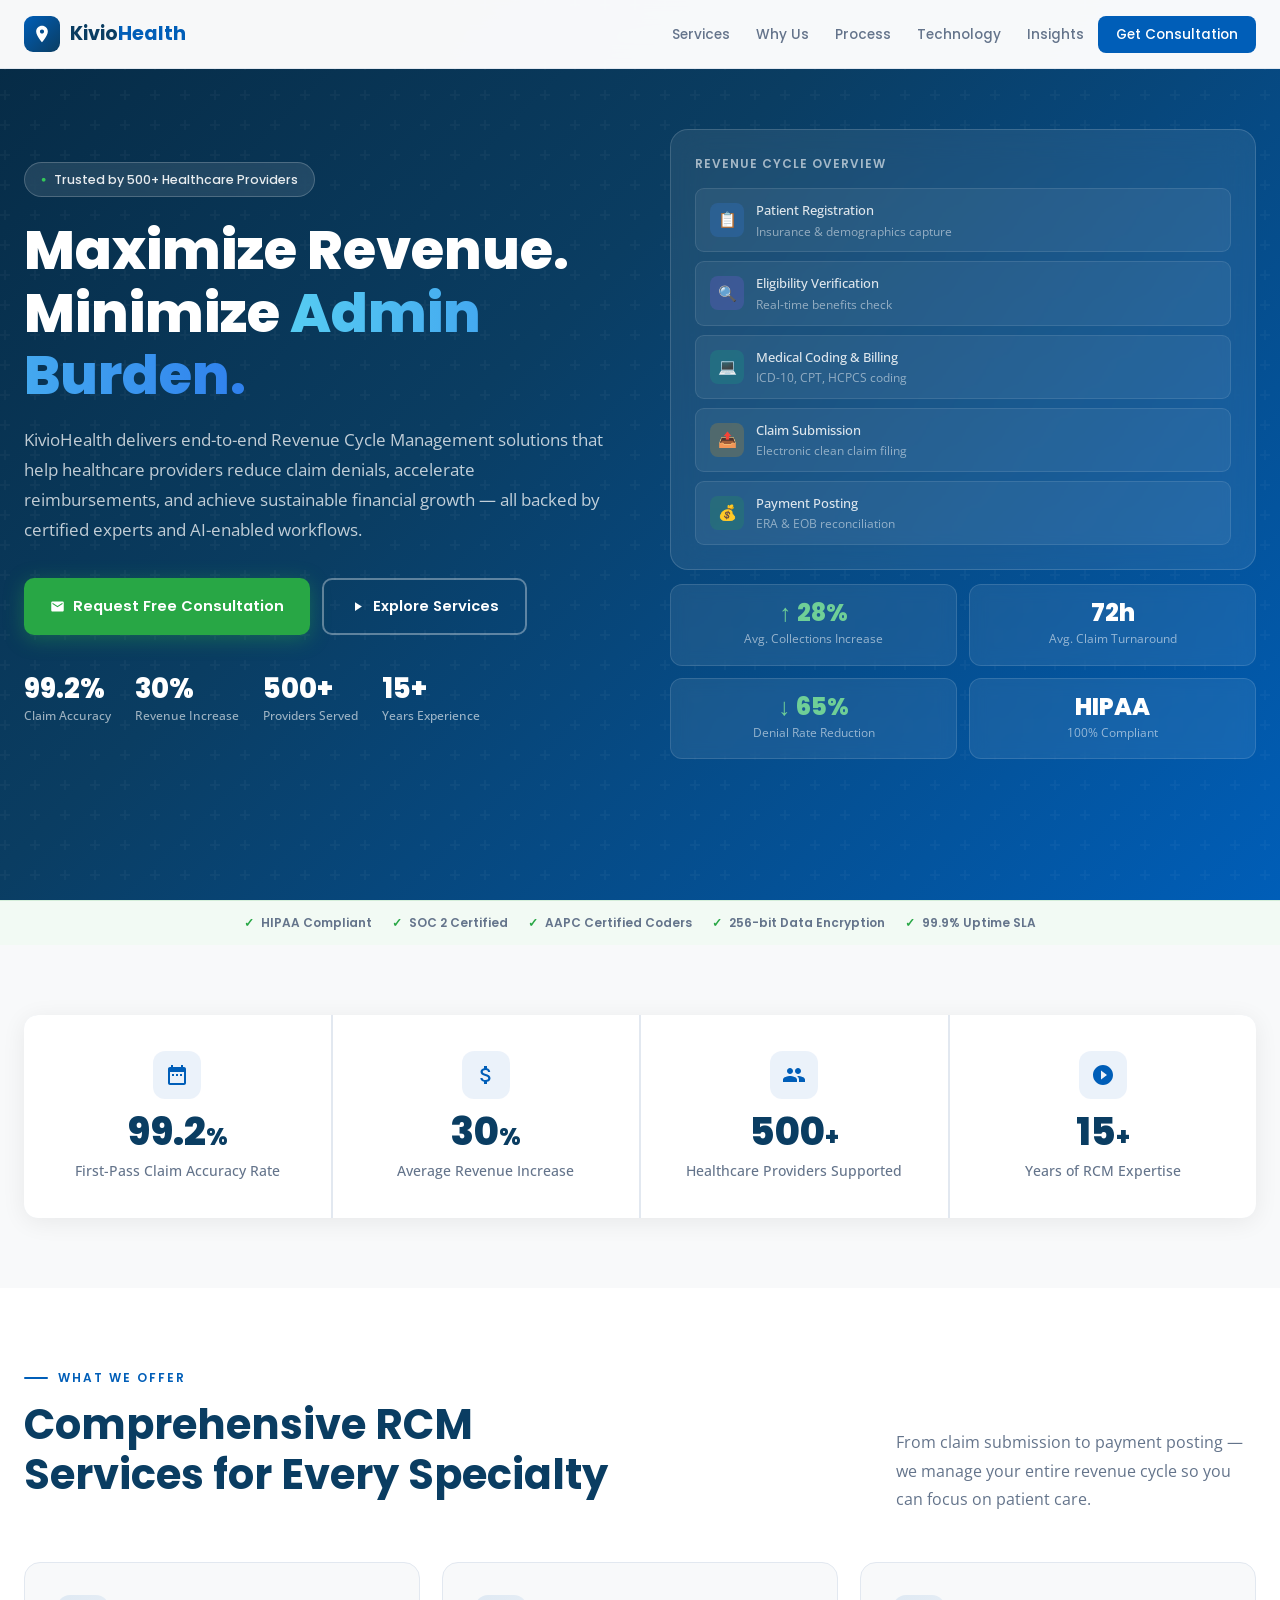
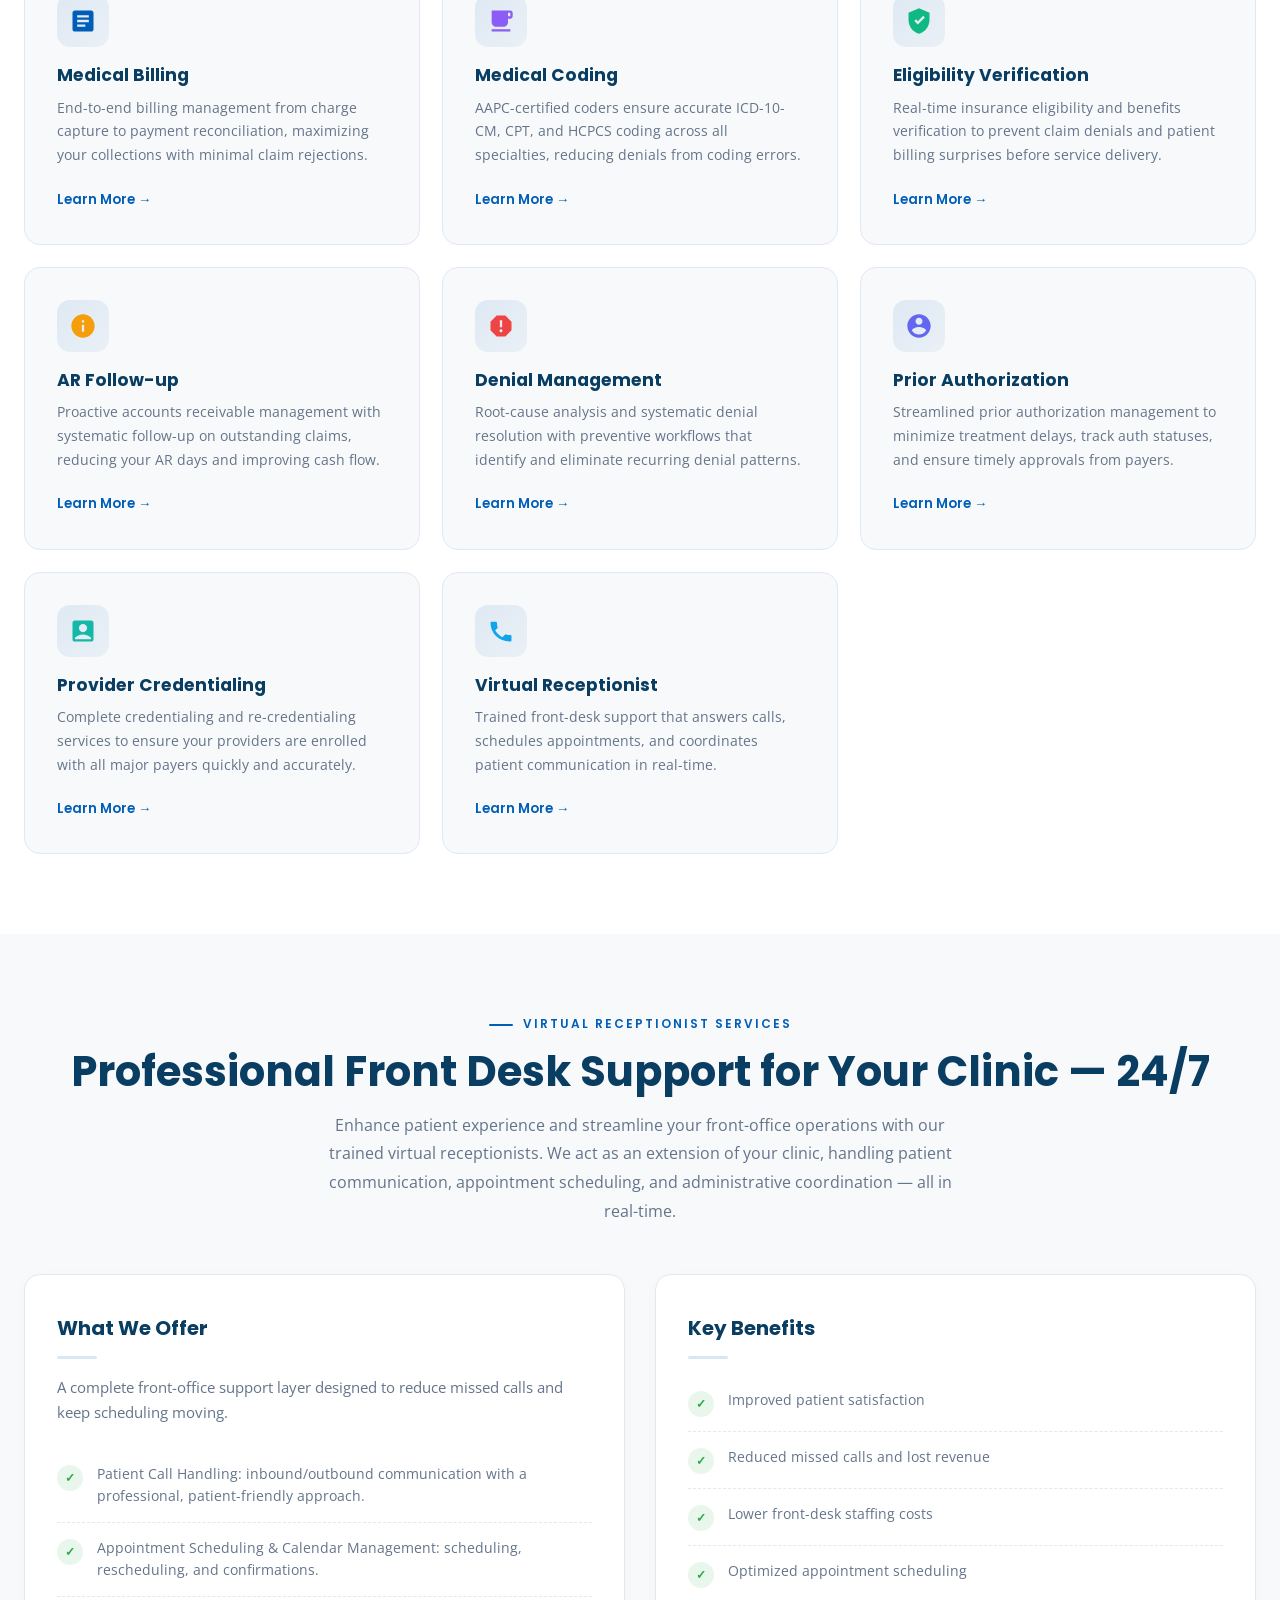
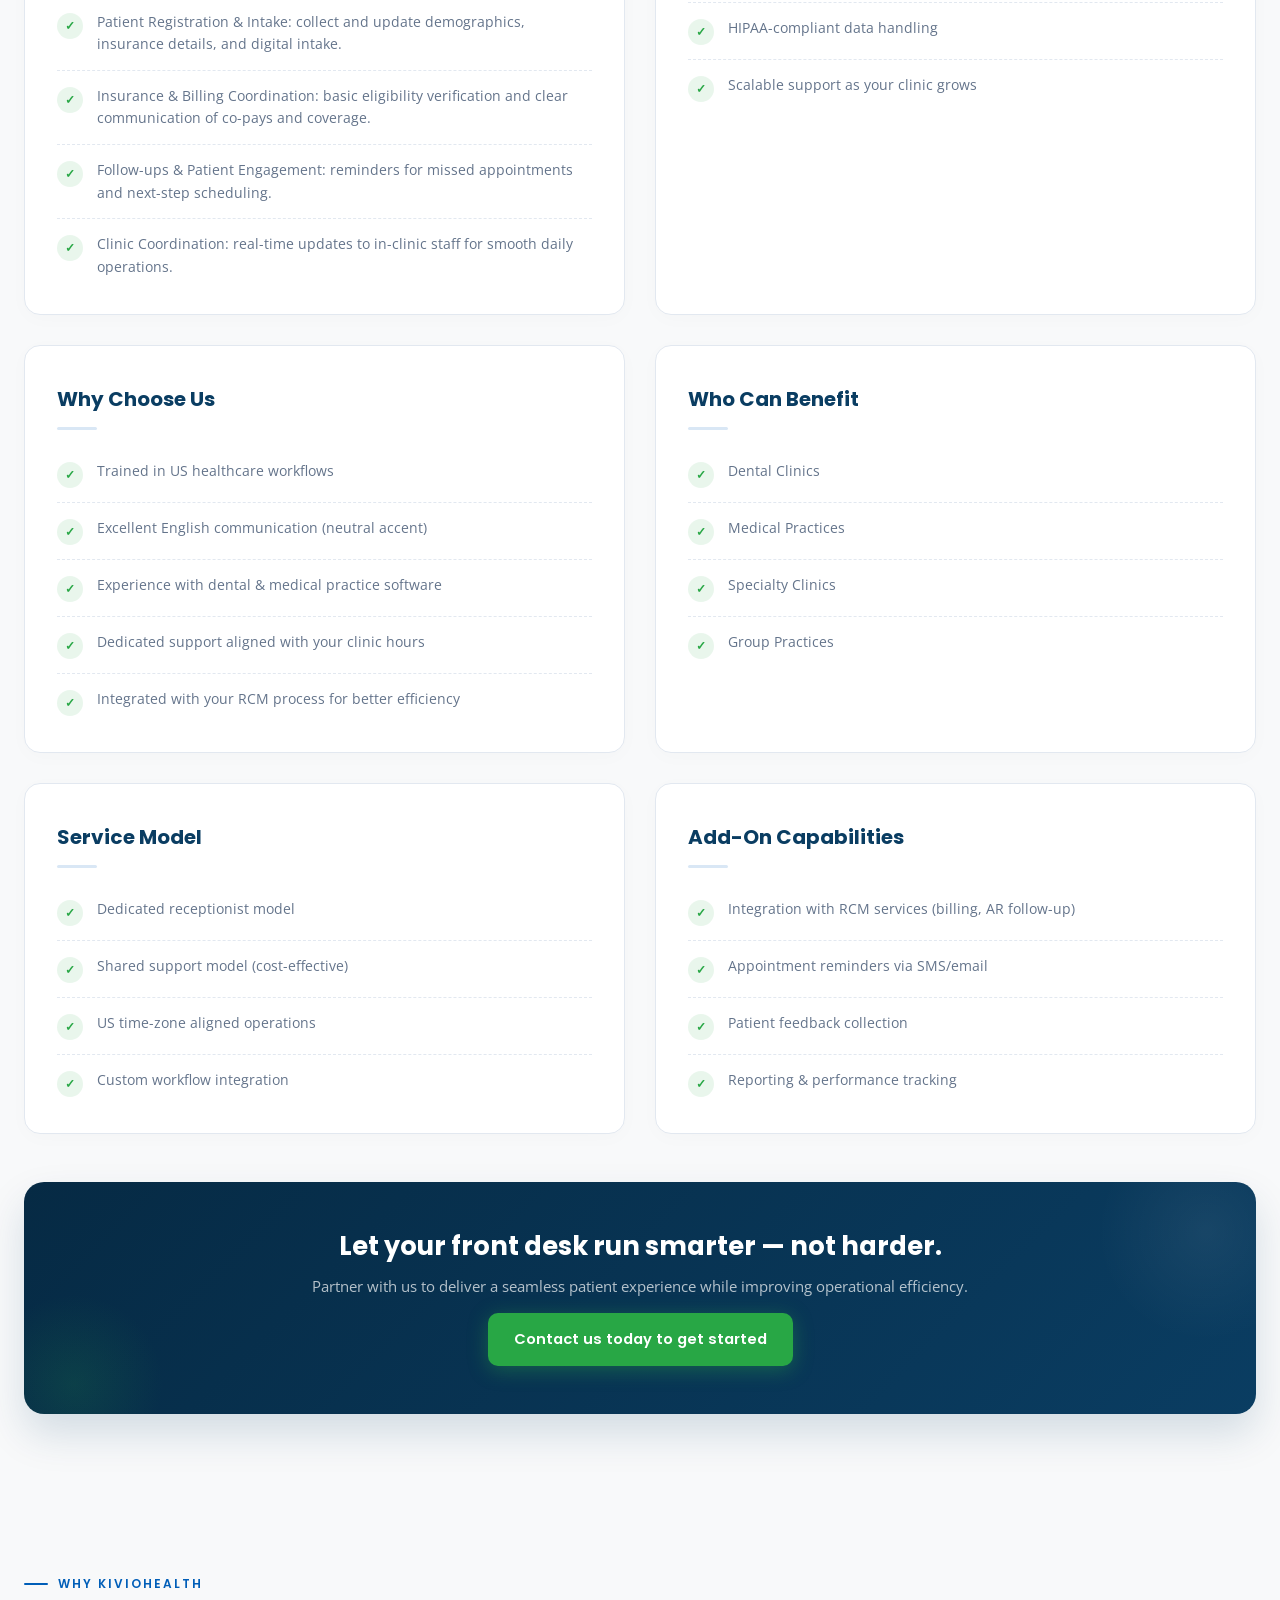
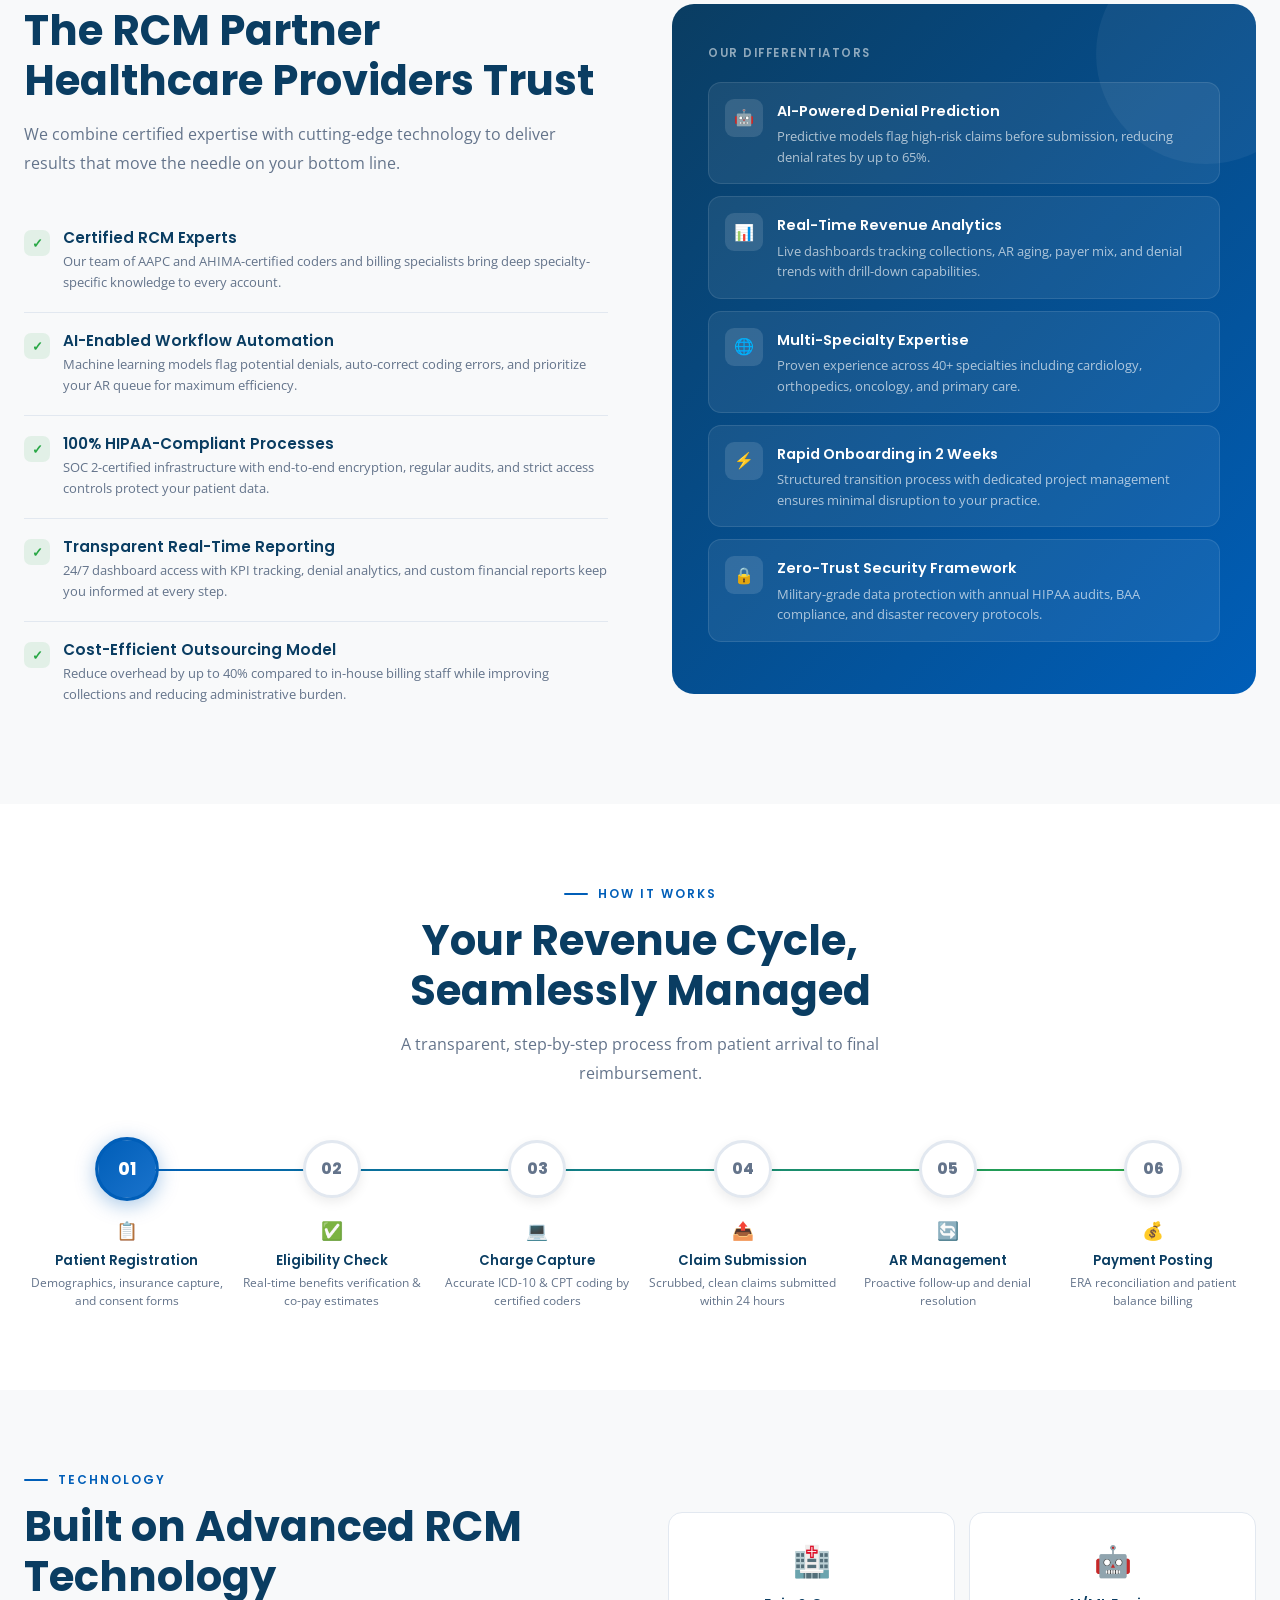
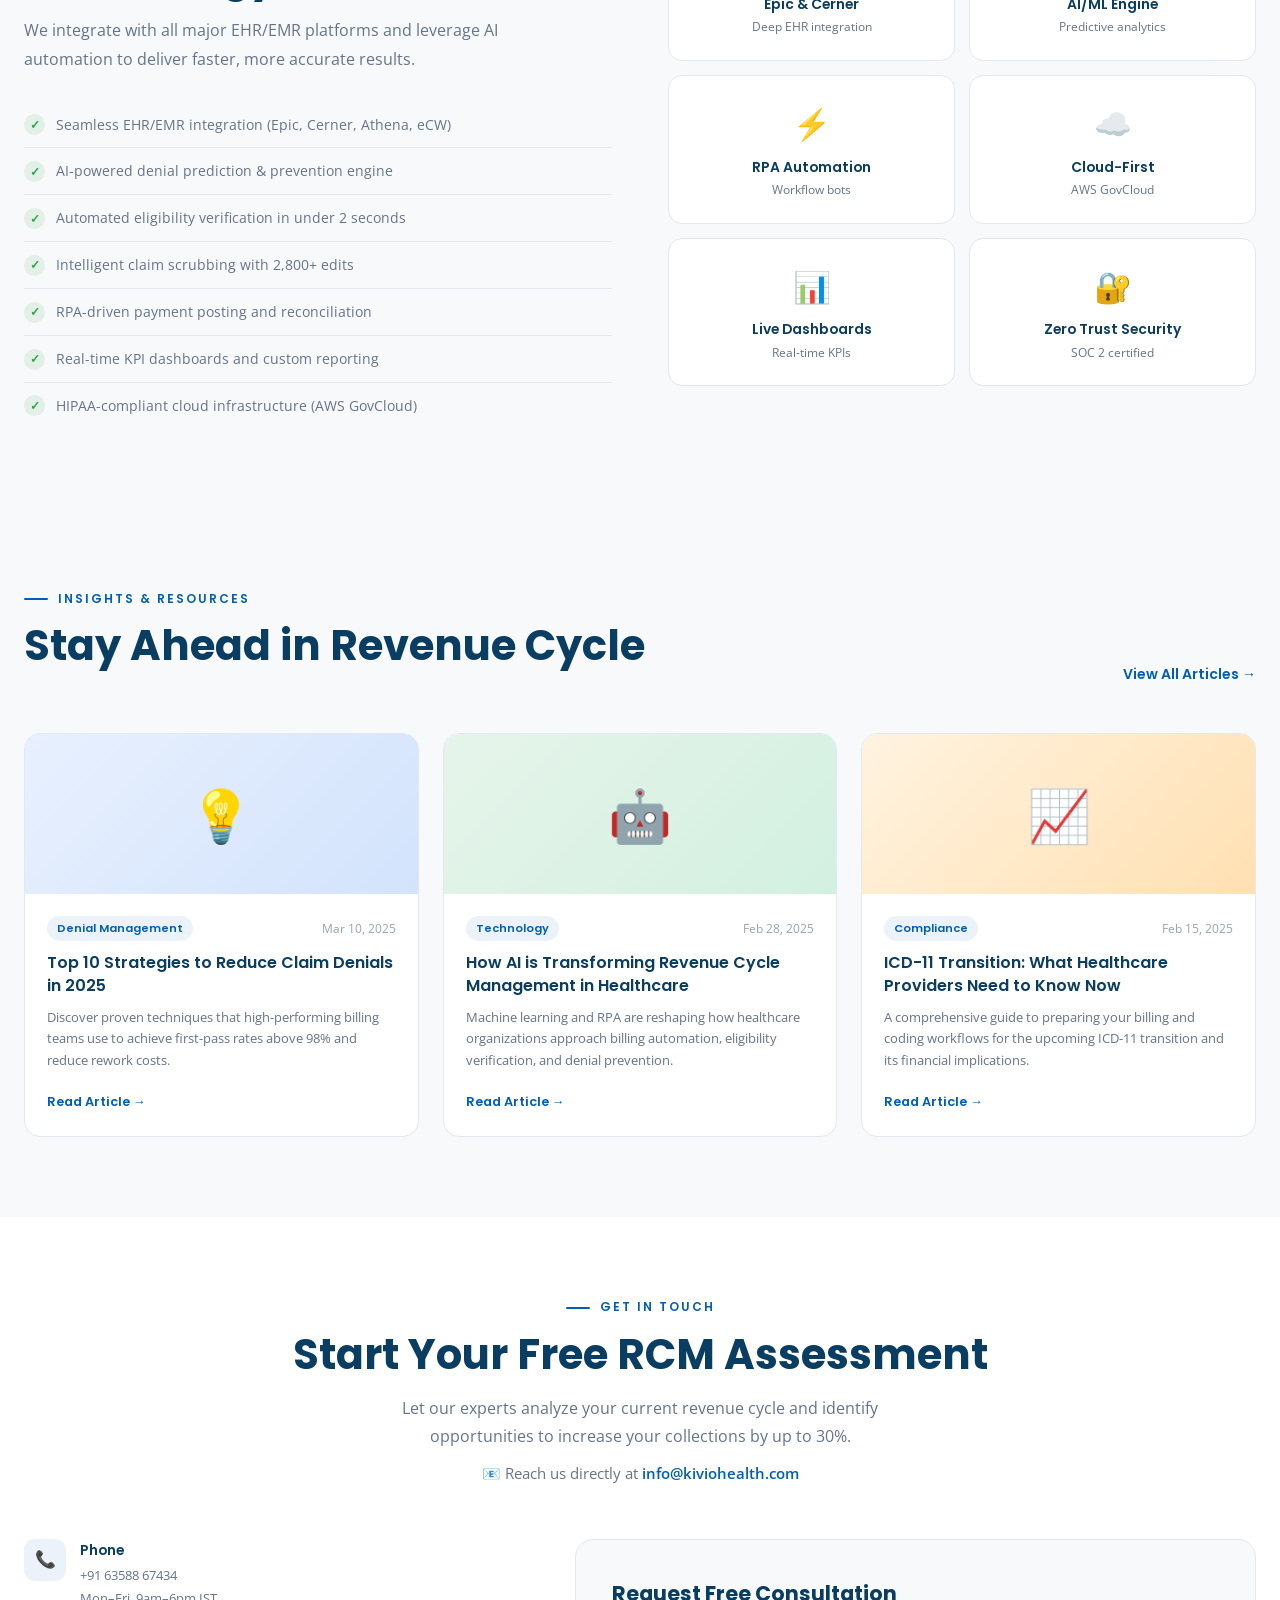
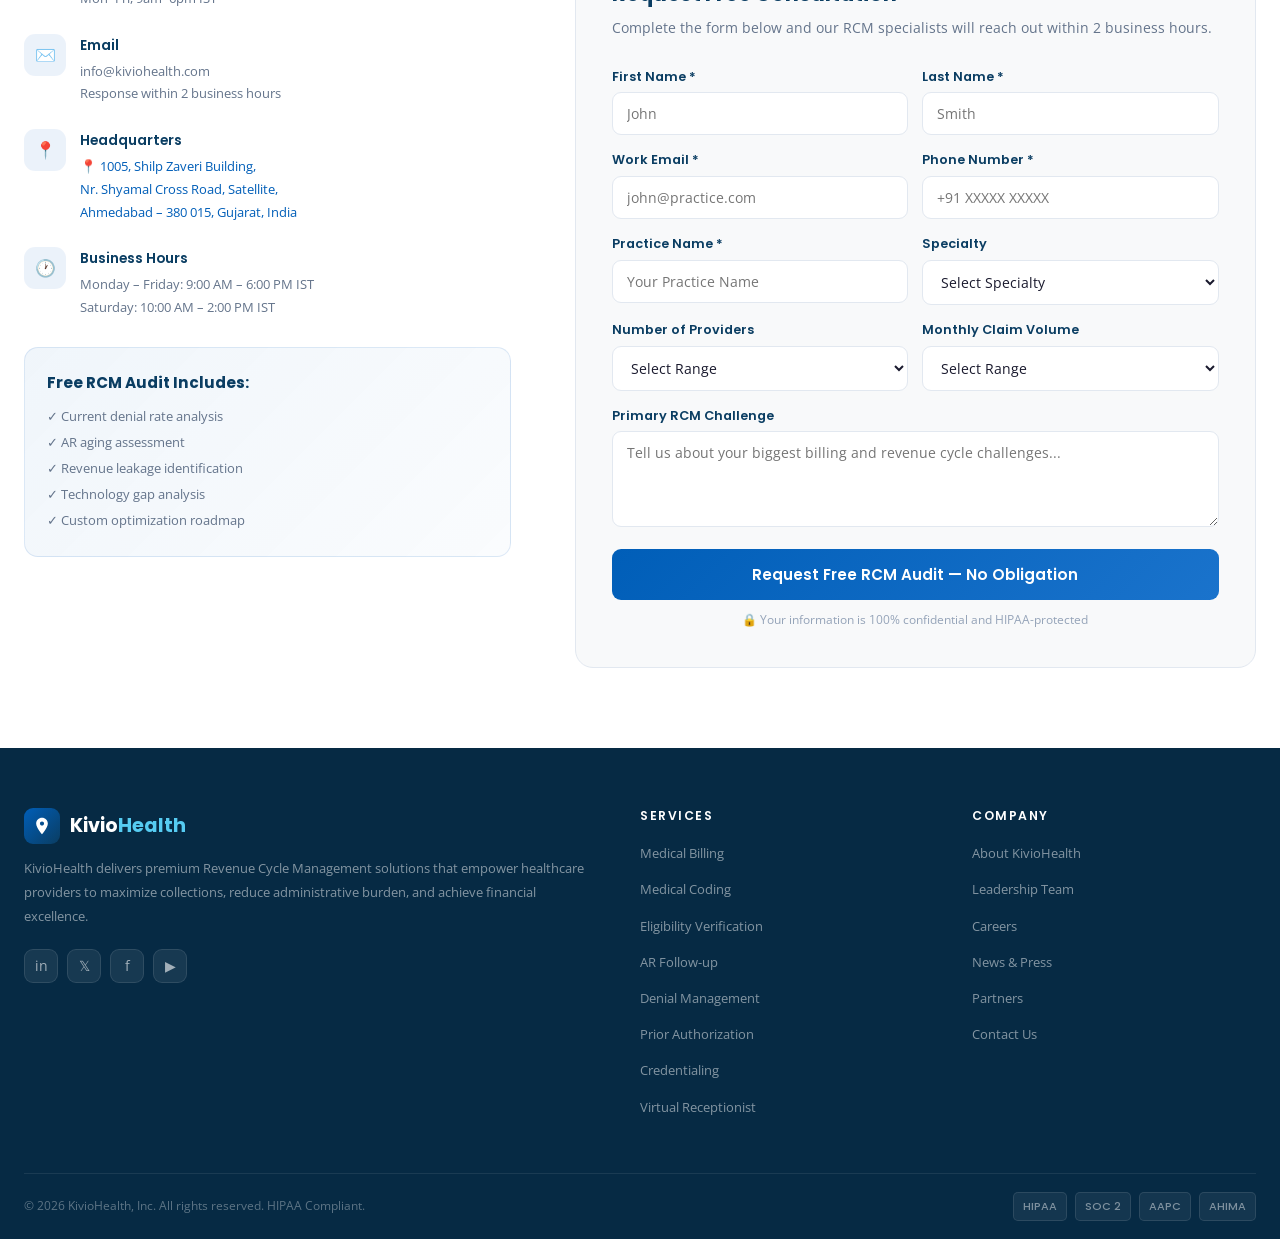
==== kiviohealth (2).html @ cf11669d "Set FormSubmit redirect to live Netlify URL Made-with: Cursor" ====
<!DOCTYPE html>
<html lang="en">
<head>
<meta charset="UTF-8">
<meta name="viewport" content="width=device-width, initial-scale=1.0">
<title>KivioHealth — Revenue Cycle Management</title>
<link href="https://fonts.googleapis.com/css2?family=Poppins:wght@300;400;500;600;700;800&family=Open+Sans:wght@300;400;500;600&display=swap" rel="stylesheet">
<link rel="stylesheet" href="styles.css">


</head>
<body>


<nav class="navbar" id="navbar">
  <div class="nav-inner">
    <a href="#hero" class="nav-logo">
      <div class="nav-logo-icon">
        <svg viewBox="0 0 24 24"><path d="M12 2C8.13 2 5 5.13 5 9c0 5.25 7 13 7 13s7-7.75 7-13c0-3.87-3.13-7-7-7zm0 9.5c-1.38 0-2.5-1.12-2.5-2.5s1.12-2.5 2.5-2.5 2.5 1.12 2.5 2.5-1.12 2.5-2.5 2.5z"/></svg>
      </div>
      <span class="nav-logo-text">Kivio<span>Health</span></span>
    </a>
    <ul class="nav-links">
      <li><a href="#services">Services</a></li>
      <li><a href="#why">Why Us</a></li>
      <li><a href="#process">Process</a></li>
      <li><a href="#technology">Technology</a></li>
      <li><a href="#insights">Insights</a></li>
      <li><a href="#contact" class="nav-cta">Get Consultation</a></li>
    </ul>
    <button class="hamburger" id="hamburger" aria-label="Open menu"><span></span><span></span><span></span></button>
  </div>
</nav>

<!-- MOBILE NAV DRAWER -->
<div class="mobile-nav" id="mobileNav">
  <a href="#services" onclick="closeMobileNav()">Services</a>
  <a href="#why" onclick="closeMobileNav()">Why Us</a>
  <a href="#process" onclick="closeMobileNav()">Process</a>
  <a href="#technology" onclick="closeMobileNav()">Technology</a>
  <a href="#insights" onclick="closeMobileNav()">Insights</a>
  <a href="#contact" class="mob-cta" onclick="closeMobileNav()">Get Free Consultation</a>
</div>

<!-- HERO -->
<section class="hero" id="hero">
  <div class="hero-inner">
    <div class="hero-content">
      <div class="hero-badge">Trusted by 500+ Healthcare Providers</div>
      <h1>Maximize Revenue.<br>Minimize <span class="highlight">Admin Burden.</span></h1>
      <p class="hero-desc">KivioHealth delivers end-to-end Revenue Cycle Management solutions that help healthcare providers reduce claim denials, accelerate reimbursements, and achieve sustainable financial growth — all backed by certified experts and AI-enabled workflows.</p>
      <div class="hero-btns">
        <a href="#contact" class="btn-primary">
          <svg width="15" height="15" fill="white" viewBox="0 0 24 24"><path d="M20 4H4c-1.1 0-2 .9-2 2v12c0 1.1.9 2 2 2h16c1.1 0 2-.9 2-2V6c0-1.1-.9-2-2-2zm0 4l-8 5-8-5V6l8 5 8-5v2z"/></svg>
          Request Free Consultation
        </a>
        <a href="#services" class="btn-outline">
          <svg width="15" height="15" fill="white" viewBox="0 0 24 24"><path d="M8 5v14l11-7z"/></svg>
          Explore Services
        </a>
      </div>
      <div class="hero-stats">
        <div class="hero-stat"><div class="hero-stat-num">99.2%</div><div class="hero-stat-label">Claim Accuracy</div></div>
        <div class="hero-stat"><div class="hero-stat-num">30%</div><div class="hero-stat-label">Revenue Increase</div></div>
        <div class="hero-stat"><div class="hero-stat-num">500+</div><div class="hero-stat-label">Providers Served</div></div>
        <div class="hero-stat"><div class="hero-stat-num">15+</div><div class="hero-stat-label">Years Experience</div></div>
      </div>
    </div>
    <div class="hero-visual">
      <div class="hero-card">
        <div class="hero-card-title">Revenue Cycle Overview</div>
        <div class="rcm-steps">
          <div class="rcm-step"><div class="rcm-step-icon" style="background:rgba(59,130,246,.2)">📋</div><div><div class="rcm-step-text">Patient Registration</div><div class="rcm-step-sub">Insurance & demographics capture</div></div></div>
          <div class="rcm-step"><div class="rcm-step-icon" style="background:rgba(139,92,246,.2)">🔍</div><div><div class="rcm-step-text">Eligibility Verification</div><div class="rcm-step-sub">Real-time benefits check</div></div></div>
          <div class="rcm-step"><div class="rcm-step-icon" style="background:rgba(16,185,129,.2)">💻</div><div><div class="rcm-step-text">Medical Coding & Billing</div><div class="rcm-step-sub">ICD-10, CPT, HCPCS coding</div></div></div>
          <div class="rcm-step"><div class="rcm-step-icon" style="background:rgba(245,158,11,.2)">📤</div><div><div class="rcm-step-text">Claim Submission</div><div class="rcm-step-sub">Electronic clean claim filing</div></div></div>
          <div class="rcm-step"><div class="rcm-step-icon" style="background:rgba(40,167,69,.2)">💰</div><div><div class="rcm-step-text">Payment Posting</div><div class="rcm-step-sub">ERA & EOB reconciliation</div></div></div>
        </div>
      </div>
      <div class="hero-metric-cards">
        <div class="hero-metric"><div class="hero-metric-val green">↑ 28%</div><div class="hero-metric-label">Avg. Collections Increase</div></div>
        <div class="hero-metric"><div class="hero-metric-val">72h</div><div class="hero-metric-label">Avg. Claim Turnaround</div></div>
        <div class="hero-metric"><div class="hero-metric-val green">↓ 65%</div><div class="hero-metric-label">Denial Rate Reduction</div></div>
        <div class="hero-metric"><div class="hero-metric-val">HIPAA</div><div class="hero-metric-label">100% Compliant</div></div>
      </div>
    </div>
  </div>
</section>

<!-- HIPAA BANNER -->
<div class="hipaa-banner">
  <div class="hipaa-inner">
    <div class="hipaa-badge"><span>✓</span> HIPAA Compliant</div>
    <div class="hipaa-badge"><span>✓</span> SOC 2 Certified</div>
    <div class="hipaa-badge"><span>✓</span> AAPC Certified Coders</div>
    <div class="hipaa-badge"><span>✓</span> 256-bit Data Encryption</div>
    <div class="hipaa-badge"><span>✓</span> 99.9% Uptime SLA</div>
  </div>
</div>

<!-- TRUST STATS -->
<section class="trust-section">
  <div class="container">
    <div class="trust-grid reveal">
      <div class="trust-item"><div class="trust-icon"><svg width="24" height="24" fill="currentColor" viewBox="0 0 24 24"><path d="M9 11H7v2h2v-2zm4 0h-2v2h2v-2zm4 0h-2v2h2v-2zm2-7h-1V2h-2v2H8V2H6v2H5c-1.11 0-1.99.9-1.99 2L3 20c0 1.1.89 2 2 2h14c1.1 0 2-.9 2-2V6c0-1.1-.9-2-2-2zm0 16H5V9h14v11z"/></svg></div><div class="trust-num">99.2<span>%</span></div><div class="trust-label">First-Pass Claim Accuracy Rate</div></div>
      <div class="trust-item"><div class="trust-icon"><svg width="24" height="24" fill="currentColor" viewBox="0 0 24 24"><path d="M11.8 10.9c-2.27-.59-3-1.2-3-2.15 0-1.09 1.01-1.85 2.7-1.85 1.78 0 2.44.85 2.5 2.1h2.21c-.07-1.72-1.12-3.3-3.21-3.81V3h-3v2.16c-1.94.42-3.5 1.68-3.5 3.61 0 2.31 1.91 3.46 4.7 4.13 2.5.6 3 1.48 3 2.41 0 .69-.49 1.79-2.7 1.79-2.06 0-2.87-.92-2.98-2.1h-2.2c.12 2.19 1.76 3.42 3.68 3.83V21h3v-2.15c1.95-.37 3.5-1.5 3.5-3.55 0-2.84-2.43-3.81-4.7-4.4z"/></svg></div><div class="trust-num">30<span>%</span></div><div class="trust-label">Average Revenue Increase</div></div>
      <div class="trust-item"><div class="trust-icon"><svg width="24" height="24" fill="currentColor" viewBox="0 0 24 24"><path d="M16 11c1.66 0 2.99-1.34 2.99-3S17.66 5 16 5c-1.66 0-3 1.34-3 3s1.34 3 3 3zm-8 0c1.66 0 2.99-1.34 2.99-3S9.66 5 8 5C6.34 5 5 6.34 5 8s1.34 3 3 3zm0 2c-2.33 0-7 1.17-7 3.5V19h14v-2.5c0-2.33-4.67-3.5-7-3.5zm8 0c-.29 0-.62.02-.97.05 1.16.84 1.97 1.97 1.97 3.45V19h6v-2.5c0-2.33-4.67-3.5-7-3.5z"/></svg></div><div class="trust-num">500<span>+</span></div><div class="trust-label">Healthcare Providers Supported</div></div>
      <div class="trust-item"><div class="trust-icon"><svg width="24" height="24" fill="currentColor" viewBox="0 0 24 24"><path d="M12 2C6.48 2 2 6.48 2 12s4.48 10 10 10 10-4.48 10-10S17.52 2 12 2zm-2 14.5v-9l6 4.5-6 4.5z"/></svg></div><div class="trust-num">15<span>+</span></div><div class="trust-label">Years of RCM Expertise</div></div>
    </div>
  </div>
</section>

<!-- SERVICES -->
<section class="services-section" id="services">
  <div class="container">
    <div class="services-header">
      <div>
        <div class="section-label">What We Offer</div>
        <h2 class="section-title reveal">Comprehensive RCM<br>Services for Every Specialty</h2>
      </div>
      <p class="section-subtitle reveal" style="max-width:360px">From claim submission to payment posting — we manage your entire revenue cycle so you can focus on patient care.</p>
    </div>
    <div class="services-grid">
      <div class="service-card reveal"><div class="service-card-icon"><svg width="28" height="28" fill="#005EB8" viewBox="0 0 24 24"><path d="M19 3H5c-1.1 0-2 .9-2 2v14c0 1.1.9 2 2 2h14c1.1 0 2-.9 2-2V5c0-1.1-.9-2-2-2zm-5 14H7v-2h7v2zm3-4H7v-2h10v2zm0-4H7V7h10v2z"/></svg></div><h3>Medical Billing</h3><p>End-to-end billing management from charge capture to payment reconciliation, maximizing your collections with minimal claim rejections.</p><a href="#contact" class="service-link">Learn More →</a></div>
      <div class="service-card reveal"><div class="service-card-icon"><svg width="28" height="28" fill="#8b5cf6" viewBox="0 0 24 24"><path d="M20 3H4v10c0 2.21 1.79 4 4 4h6c2.21 0 4-1.79 4-4v-3h2c1.11 0 2-.89 2-2V5c0-1.11-.89-2-2-2zm0 5h-2V5h2v3zM4 19h16v2H4z"/></svg></div><h3>Medical Coding</h3><p>AAPC-certified coders ensure accurate ICD-10-CM, CPT, and HCPCS coding across all specialties, reducing denials from coding errors.</p><a href="#contact" class="service-link">Learn More →</a></div>
      <div class="service-card reveal"><div class="service-card-icon"><svg width="28" height="28" fill="#10b981" viewBox="0 0 24 24"><path d="M12 1L3 5v6c0 5.55 3.84 10.74 9 12 5.16-1.26 9-6.45 9-12V5l-9-4zm-1 14l-3-3 1.41-1.41L11 12.17l4.59-4.58L17 9l-6 6z"/></svg></div><h3>Eligibility Verification</h3><p>Real-time insurance eligibility and benefits verification to prevent claim denials and patient billing surprises before service delivery.</p><a href="#contact" class="service-link">Learn More →</a></div>
      <div class="service-card reveal"><div class="service-card-icon"><svg width="28" height="28" fill="#f59e0b" viewBox="0 0 24 24"><path d="M12 2C6.48 2 2 6.48 2 12s4.48 10 10 10 10-4.48 10-10S17.52 2 12 2zm1 15h-2v-6h2v6zm0-8h-2V7h2v2z"/></svg></div><h3>AR Follow-up</h3><p>Proactive accounts receivable management with systematic follow-up on outstanding claims, reducing your AR days and improving cash flow.</p><a href="#contact" class="service-link">Learn More →</a></div>
      <div class="service-card reveal"><div class="service-card-icon"><svg width="28" height="28" fill="#ef4444" viewBox="0 0 24 24"><path d="M15.73 3H8.27L3 8.27v7.46L8.27 21h7.46L21 15.73V8.27L15.73 3zM12 17.3c-.72 0-1.3-.58-1.3-1.3s.58-1.3 1.3-1.3 1.3.58 1.3 1.3-.58 1.3-1.3 1.3zm1-4.3h-2V7h2v6z"/></svg></div><h3>Denial Management</h3><p>Root-cause analysis and systematic denial resolution with preventive workflows that identify and eliminate recurring denial patterns.</p><a href="#contact" class="service-link">Learn More →</a></div>
      <div class="service-card reveal"><div class="service-card-icon"><svg width="28" height="28" fill="#6366f1" viewBox="0 0 24 24"><path d="M12 2C6.48 2 2 6.48 2 12s4.48 10 10 10 10-4.48 10-10S17.52 2 12 2zm0 3c1.66 0 3 1.34 3 3s-1.34 3-3 3-3-1.34-3-3 1.34-3 3-3zm0 14.2c-2.5 0-4.71-1.28-6-3.22.03-1.99 4-3.08 6-3.08 1.99 0 5.97 1.09 6 3.08-1.29 1.94-3.5 3.22-6 3.22z"/></svg></div><h3>Prior Authorization</h3><p>Streamlined prior authorization management to minimize treatment delays, track auth statuses, and ensure timely approvals from payers.</p><a href="#contact" class="service-link">Learn More →</a></div>
      <div class="service-card reveal"><div class="service-card-icon"><svg width="28" height="28" fill="#14b8a6" viewBox="0 0 24 24"><path d="M19 3H5c-1.1 0-2 .9-2 2v14c0 1.1.9 2 2 2h14c1.1 0 2-.9 2-2V5c0-1.1-.9-2-2-2zm-7 3c1.93 0 3.5 1.57 3.5 3.5S13.93 13 12 13s-3.5-1.57-3.5-3.5S10.07 6 12 6zm7 13H5v-.23c0-.62.28-1.2.76-1.58C7.47 15.82 9.64 15 12 15s4.53.82 6.24 2.19c.48.38.76.97.76 1.58V19z"/></svg></div><h3>Provider Credentialing</h3><p>Complete credentialing and re-credentialing services to ensure your providers are enrolled with all major payers quickly and accurately.</p><a href="#contact" class="service-link">Learn More →</a></div>
      <div class="service-card reveal"><div class="service-card-icon"><svg width="28" height="28" fill="#0ea5e9" viewBox="0 0 24 24"><path d="M6.62 10.79a15.05 15.05 0 0 0 6.59 6.59l2.2-2.2a1 1 0 0 1 1-.24c1.12.37 2.33.57 3.59.57a1 1 0 0 1 1 1V20a1 1 0 0 1-1 1C10.07 21 3 13.93 3 5a1 1 0 0 1 1-1h3.5a1 1 0 0 1 1 1c0 1.26.2 2.47.57 3.59a1 1 0 0 1-.25 1l-2.2 2.2z"/></svg></div><h3>Virtual Receptionist</h3><p>Trained front-desk support that answers calls, schedules appointments, and coordinates patient communication in real-time.</p><a href="#virtual-receptionist" class="service-link">Learn More →</a></div>
    </div>
  </div>
</section>

<!-- VIRTUAL RECEPTIONIST -->
<section class="rx-section" id="virtual-receptionist">
  <div class="container">
    <div class="rx-header">
      <div class="section-label reveal">Virtual Receptionist Services</div>
      <h2 class="section-title reveal">Professional Front Desk Support for Your Clinic — 24/7</h2>
      <p class="section-subtitle reveal" style="max-width:640px;margin-bottom:34px">Enhance patient experience and streamline your front-office operations with our trained virtual receptionists. We act as an extension of your clinic, handling patient communication, appointment scheduling, and administrative coordination — all in real-time.</p>
    </div>

    <div class="rx-grid">
      <div class="rx-card reveal">
        <div class="rx-card-title">What We Offer</div>
        <div class="rx-subtle">A complete front-office support layer designed to reduce missed calls and keep scheduling moving.</div>
        <ul class="rx-list">
          <li><span class="rx-check">✓</span><span>Patient Call Handling: inbound/outbound communication with a professional, patient-friendly approach.</span></li>
          <li><span class="rx-check">✓</span><span>Appointment Scheduling &amp; Calendar Management: scheduling, rescheduling, and confirmations.</span></li>
          <li><span class="rx-check">✓</span><span>Patient Registration &amp; Intake: collect and update demographics, insurance details, and digital intake.</span></li>
          <li><span class="rx-check">✓</span><span>Insurance &amp; Billing Coordination: basic eligibility verification and clear communication of co-pays and coverage.</span></li>
          <li><span class="rx-check">✓</span><span>Follow-ups &amp; Patient Engagement: reminders for missed appointments and next-step scheduling.</span></li>
          <li><span class="rx-check">✓</span><span>Clinic Coordination: real-time updates to in-clinic staff for smooth daily operations.</span></li>
        </ul>
      </div>

      <div class="rx-card reveal">
        <div class="rx-card-title">Key Benefits</div>
        <ul class="rx-list">
          <li><span class="rx-check">✓</span><span>Improved patient satisfaction</span></li>
          <li><span class="rx-check">✓</span><span>Reduced missed calls and lost revenue</span></li>
          <li><span class="rx-check">✓</span><span>Lower front-desk staffing costs</span></li>
          <li><span class="rx-check">✓</span><span>Optimized appointment scheduling</span></li>
          <li><span class="rx-check">✓</span><span>HIPAA-compliant data handling</span></li>
          <li><span class="rx-check">✓</span><span>Scalable support as your clinic grows</span></li>
        </ul>
      </div>
    </div>

    <div class="rx-grid rx-grid-2">
      <div class="rx-card reveal">
        <div class="rx-card-title">Why Choose Us</div>
        <ul class="rx-list">
          <li><span class="rx-check">✓</span><span>Trained in US healthcare workflows</span></li>
          <li><span class="rx-check">✓</span><span>Excellent English communication (neutral accent)</span></li>
          <li><span class="rx-check">✓</span><span>Experience with dental &amp; medical practice software</span></li>
          <li><span class="rx-check">✓</span><span>Dedicated support aligned with your clinic hours</span></li>
          <li><span class="rx-check">✓</span><span>Integrated with your RCM process for better efficiency</span></li>
        </ul>
      </div>

      <div class="rx-card reveal">
        <div class="rx-card-title">Who Can Benefit</div>
        <ul class="rx-list">
          <li><span class="rx-check">✓</span><span>Dental Clinics</span></li>
          <li><span class="rx-check">✓</span><span>Medical Practices</span></li>
          <li><span class="rx-check">✓</span><span>Specialty Clinics</span></li>
          <li><span class="rx-check">✓</span><span>Group Practices</span></li>
        </ul>
      </div>
    </div>

    <div class="rx-grid rx-grid-2">
      <div class="rx-card reveal">
        <div class="rx-card-title">Service Model</div>
        <ul class="rx-list">
          <li><span class="rx-check">✓</span><span>Dedicated receptionist model</span></li>
          <li><span class="rx-check">✓</span><span>Shared support model (cost-effective)</span></li>
          <li><span class="rx-check">✓</span><span>US time-zone aligned operations</span></li>
          <li><span class="rx-check">✓</span><span>Custom workflow integration</span></li>
        </ul>
      </div>

      <div class="rx-card reveal">
        <div class="rx-card-title">Add-On Capabilities</div>
        <ul class="rx-list">
          <li><span class="rx-check">✓</span><span>Integration with RCM services (billing, AR follow-up)</span></li>
          <li><span class="rx-check">✓</span><span>Appointment reminders via SMS/email</span></li>
          <li><span class="rx-check">✓</span><span>Patient feedback collection</span></li>
          <li><span class="rx-check">✓</span><span>Reporting &amp; performance tracking</span></li>
        </ul>
      </div>
    </div>

    <div class="rx-cta reveal">
      <h3>Let your front desk run smarter — not harder.</h3>
      <p class="rx-subtle" style="margin:0 auto;max-width:720px">Partner with us to deliver a seamless patient experience while improving operational efficiency.</p>
      <a href="#contact" class="btn-primary" style="margin-top:14px">Contact us today to get started</a>
    </div>
  </div>
</section>

<!-- WHY CHOOSE -->
<section class="why-section" id="why">
  <div class="container">
    <div class="why-grid">
      <div>
        <div class="section-label reveal">Why KivioHealth</div>
        <h2 class="section-title reveal">The RCM Partner Healthcare Providers Trust</h2>
        <p class="section-subtitle reveal" style="margin-bottom:32px">We combine certified expertise with cutting-edge technology to deliver results that move the needle on your bottom line.</p>
        <ul class="why-points">
          <li class="why-point reveal"><div class="why-point-check">✓</div><div><h4>Certified RCM Experts</h4><p>Our team of AAPC and AHIMA-certified coders and billing specialists bring deep specialty-specific knowledge to every account.</p></div></li>
          <li class="why-point reveal"><div class="why-point-check">✓</div><div><h4>AI-Enabled Workflow Automation</h4><p>Machine learning models flag potential denials, auto-correct coding errors, and prioritize your AR queue for maximum efficiency.</p></div></li>
          <li class="why-point reveal"><div class="why-point-check">✓</div><div><h4>100% HIPAA-Compliant Processes</h4><p>SOC 2-certified infrastructure with end-to-end encryption, regular audits, and strict access controls protect your patient data.</p></div></li>
          <li class="why-point reveal"><div class="why-point-check">✓</div><div><h4>Transparent Real-Time Reporting</h4><p>24/7 dashboard access with KPI tracking, denial analytics, and custom financial reports keep you informed at every step.</p></div></li>
          <li class="why-point reveal"><div class="why-point-check">✓</div><div><h4>Cost-Efficient Outsourcing Model</h4><p>Reduce overhead by up to 40% compared to in-house billing staff while improving collections and reducing administrative burden.</p></div></li>
        </ul>
      </div>
      <div class="why-visual reveal">
        <div class="why-visual-label">Our Differentiators</div>
        <div class="why-feature"><div class="why-feature-icon">🤖</div><div><div class="why-feature-title">AI-Powered Denial Prediction</div><div class="why-feature-desc">Predictive models flag high-risk claims before submission, reducing denial rates by up to 65%.</div></div></div>
        <div class="why-feature"><div class="why-feature-icon">📊</div><div><div class="why-feature-title">Real-Time Revenue Analytics</div><div class="why-feature-desc">Live dashboards tracking collections, AR aging, payer mix, and denial trends with drill-down capabilities.</div></div></div>
        <div class="why-feature"><div class="why-feature-icon">🌐</div><div><div class="why-feature-title">Multi-Specialty Expertise</div><div class="why-feature-desc">Proven experience across 40+ specialties including cardiology, orthopedics, oncology, and primary care.</div></div></div>
        <div class="why-feature"><div class="why-feature-icon">⚡</div><div><div class="why-feature-title">Rapid Onboarding in 2 Weeks</div><div class="why-feature-desc">Structured transition process with dedicated project management ensures minimal disruption to your practice.</div></div></div>
        <div class="why-feature"><div class="why-feature-icon">🔒</div><div><div class="why-feature-title">Zero-Trust Security Framework</div><div class="why-feature-desc">Military-grade data protection with annual HIPAA audits, BAA compliance, and disaster recovery protocols.</div></div></div>
      </div>
    </div>
  </div>
</section>

<!-- PROCESS -->
<section class="process-section" id="process">
  <div class="container">
    <div style="text-align:center;margin-bottom:16px">
      <div class="section-label" style="justify-content:center">How It Works</div>
      <h2 class="section-title reveal" style="text-align:center">Your Revenue Cycle,<br>Seamlessly Managed</h2>
      <p class="section-subtitle reveal" style="text-align:center;margin:0 auto">A transparent, step-by-step process from patient arrival to final reimbursement.</p>
    </div>
    <div class="process-steps reveal">
      <div class="process-step active"><div class="process-step-num">01</div><div class="process-step-icon">📋</div><h4>Patient Registration</h4><p>Demographics, insurance capture, and consent forms</p></div>
      <div class="process-step"><div class="process-step-num">02</div><div class="process-step-icon">✅</div><h4>Eligibility Check</h4><p>Real-time benefits verification & co-pay estimates</p></div>
      <div class="process-step"><div class="process-step-num">03</div><div class="process-step-icon">💻</div><h4>Charge Capture</h4><p>Accurate ICD-10 & CPT coding by certified coders</p></div>
      <div class="process-step"><div class="process-step-num">04</div><div class="process-step-icon">📤</div><h4>Claim Submission</h4><p>Scrubbed, clean claims submitted within 24 hours</p></div>
      <div class="process-step"><div class="process-step-num">05</div><div class="process-step-icon">🔄</div><h4>AR Management</h4><p>Proactive follow-up and denial resolution</p></div>
      <div class="process-step"><div class="process-step-num">06</div><div class="process-step-icon">💰</div><h4>Payment Posting</h4><p>ERA reconciliation and patient balance billing</p></div>
    </div>
  </div>
</section>

<!-- TECHNOLOGY -->
<section class="tech-section" id="technology">
  <div class="container">
    <div class="tech-grid">
      <div>
        <div class="section-label reveal">Technology</div>
        <h2 class="section-title reveal">Built on Advanced RCM Technology</h2>
        <p class="section-subtitle reveal" style="margin-bottom:28px">We integrate with all major EHR/EMR platforms and leverage AI automation to deliver faster, more accurate results.</p>
        <ul class="tech-features reveal">
          <li class="tech-feature">Seamless EHR/EMR integration (Epic, Cerner, Athena, eCW)</li>
          <li class="tech-feature">AI-powered denial prediction & prevention engine</li>
          <li class="tech-feature">Automated eligibility verification in under 2 seconds</li>
          <li class="tech-feature">Intelligent claim scrubbing with 2,800+ edits</li>
          <li class="tech-feature">RPA-driven payment posting and reconciliation</li>
          <li class="tech-feature">Real-time KPI dashboards and custom reporting</li>
          <li class="tech-feature">HIPAA-compliant cloud infrastructure (AWS GovCloud)</li>
        </ul>
      </div>
      <div class="tech-cards reveal">
        <div class="tech-card"><div class="tech-card-icon">🏥</div><h4>Epic & Cerner</h4><p>Deep EHR integration</p></div>
        <div class="tech-card"><div class="tech-card-icon">🤖</div><h4>AI/ML Engine</h4><p>Predictive analytics</p></div>
        <div class="tech-card"><div class="tech-card-icon">⚡</div><h4>RPA Automation</h4><p>Workflow bots</p></div>
        <div class="tech-card"><div class="tech-card-icon">☁️</div><h4>Cloud-First</h4><p>AWS GovCloud</p></div>
        <div class="tech-card"><div class="tech-card-icon">📊</div><h4>Live Dashboards</h4><p>Real-time KPIs</p></div>
        <div class="tech-card"><div class="tech-card-icon">🔐</div><h4>Zero Trust Security</h4><p>SOC 2 certified</p></div>
      </div>
    </div>
  </div>
</section>

<!-- INSIGHTS -->
<section class="insights-section" id="insights">
  <div class="container">
    <div class="insights-header">
      <div>
        <div class="section-label reveal">Insights & Resources</div>
        <h2 class="section-title reveal">Stay Ahead in Revenue Cycle</h2>
      </div>
      <button class="service-link reveal" style="font-size:.88rem;white-space:nowrap" onclick="alert('More articles coming soon. Stay tuned!')">View All Articles →</button>
    </div>
    <div class="insights-grid">
      <div class="insight-card reveal"><div class="insight-img insight-img-1">💡</div><div class="insight-body"><div class="insight-meta"><span class="insight-tag">Denial Management</span><span class="insight-date">Mar 10, 2025</span></div><h3 class="insight-title">Top 10 Strategies to Reduce Claim Denials in 2025</h3><p class="insight-excerpt">Discover proven techniques that high-performing billing teams use to achieve first-pass rates above 98% and reduce rework costs.</p><button class="read-more" onclick="openArticle(0)">Read Article →</button></div></div>
      <div class="insight-card reveal"><div class="insight-img insight-img-2">🤖</div><div class="insight-body"><div class="insight-meta"><span class="insight-tag">Technology</span><span class="insight-date">Feb 28, 2025</span></div><h3 class="insight-title">How AI is Transforming Revenue Cycle Management in Healthcare</h3><p class="insight-excerpt">Machine learning and RPA are reshaping how healthcare organizations approach billing automation, eligibility verification, and denial prevention.</p><button class="read-more" onclick="openArticle(1)">Read Article →</button></div></div>
      <div class="insight-card reveal"><div class="insight-img insight-img-3">📈</div><div class="insight-body"><div class="insight-meta"><span class="insight-tag">Compliance</span><span class="insight-date">Feb 15, 2025</span></div><h3 class="insight-title">ICD-11 Transition: What Healthcare Providers Need to Know Now</h3><p class="insight-excerpt">A comprehensive guide to preparing your billing and coding workflows for the upcoming ICD-11 transition and its financial implications.</p><button class="read-more" onclick="openArticle(2)">Read Article →</button></div></div>
    </div>
  </div>
</section>

<!-- ARTICLE MODAL -->
<div id="articleOverlay" class="article-overlay" onclick="closeArticleOutside(event)">
  <div class="article-modal">
    <div class="article-modal-header">
      <button class="article-close" onclick="closeArticle()">✕</button>
      <div class="article-tag-badge" id="articleTag"></div>
      <div class="article-date-line" id="articleDate"></div>
      <h2 class="article-title-text" id="articleTitle"></h2>
    </div>
    <div class="article-body-content" id="articleBody"></div>
    <div class="article-footer-area"><button class="btn-back-article" onclick="closeArticle()">← Back to Insights</button></div>
  </div>
</div>

<!-- CONTACT -->
<section class="contact-section" id="contact">
  <div class="container">
    <div class="contact-heading">
      <div class="section-label" style="justify-content:center">Get In Touch</div>
      <h2 class="section-title reveal" style="text-align:center">Start Your Free RCM Assessment</h2>
      <p class="section-subtitle reveal" style="text-align:center;margin:0 auto">Let our experts analyze your current revenue cycle and identify opportunities to increase your collections by up to 30%.</p>
      <p class="contact-email-line reveal">📧 Reach us directly at <a href="mailto:info@kiviohealth.com">info@kiviohealth.com</a></p>
    </div>
    <div class="contact-grid">
      <div class="contact-info reveal">
        <div class="contact-item"><div class="contact-icon">📞</div><div><div class="contact-item-title">Phone</div><div class="contact-item-val"><a href="tel:+916358867434">+91 63588 67434</a></div><div class="contact-item-val">Mon–Fri, 9am–6pm IST</div></div></div>
        <div class="contact-item"><div class="contact-icon">✉️</div><div><div class="contact-item-title">Email</div><div class="contact-item-val"><a href="mailto:info@kiviohealth.com">info@kiviohealth.com</a></div><div class="contact-item-val">Response within 2 business hours</div></div></div>
        <div class="contact-item"><div class="contact-icon">📍</div><div><div class="contact-item-title">Headquarters</div><a href="https://www.google.com/maps/search/1005+Shilp+Zaveri+Building+Nr+Shyamal+Cross+Road+Satellite+Ahmedabad+380015" target="_blank" rel="noopener" class="contact-map-link">📍 1005, Shilp Zaveri Building,<br>Nr. Shyamal Cross Road, Satellite,<br>Ahmedabad – 380 015, Gujarat, India</a></div></div>
        <div class="contact-item"><div class="contact-icon">🕐</div><div><div class="contact-item-title">Business Hours</div><div class="contact-item-val">Monday – Friday: 9:00 AM – 6:00 PM IST</div><div class="contact-item-val">Saturday: 10:00 AM – 2:00 PM IST</div></div></div>
        <div class="audit-box"><div class="audit-box-title">Free RCM Audit Includes:</div><ul><li>✓ Current denial rate analysis</li><li>✓ AR aging assessment</li><li>✓ Revenue leakage identification</li><li>✓ Technology gap analysis</li><li>✓ Custom optimization roadmap</li></ul></div>
      </div>
      <div class="contact-form reveal">
        <div class="form-title">Request Free Consultation</div>
        <div class="form-subtitle">Complete the form below and our RCM specialists will reach out within 2 business hours.</div>
        <form
          id="rcmForm"
          action="https://formsubmit.co/mananpatel.phoenix@gmail.com"
          method="POST"
          onsubmit="document.getElementById('submitBtn').disabled=true;document.getElementById('formLoader').style.display='flex';"
        >
          <!-- FormSubmit _next: full URL to this live site (also synced in script.js) -->
          <input type="hidden" id="rcmNext" name="_next" value="https://glowing-caramel-f09539.netlify.app/?submitted=1#contact">
          <input type="hidden" name="_captcha" value="false">
          <input type="hidden" name="_subject" value="Free RCM Audit Request (KivioHealth)">

          <div class="form-row"><div class="form-group"><label>First Name *</label><input id="rcmFirstName" name="firstName" type="text" placeholder="John" required></div><div class="form-group"><label>Last Name *</label><input id="rcmLastName" name="lastName" type="text" placeholder="Smith" required></div></div>
          <div class="form-row"><div class="form-group"><label>Work Email *</label><input id="rcmEmail" name="email" type="email" placeholder="john@practice.com" required></div><div class="form-group"><label>Phone Number *</label><input id="rcmPhone" name="phone" type="tel" placeholder="+91 XXXXX XXXXX" required></div></div>
          <div class="form-row"><div class="form-group"><label>Practice Name *</label><input id="rcmPractice" name="practice" type="text" placeholder="Your Practice Name" required></div><div class="form-group"><label>Specialty</label><select id="rcmSpecialty" name="specialty"><option value="">Select Specialty</option><option>Cardiology</option><option>Orthopedics</option><option>Primary Care</option><option>Oncology</option><option>Neurology</option><option>Radiology</option><option>Pediatrics</option><option>Other</option></select></div></div>
          <div class="form-row"><div class="form-group"><label>Number of Providers</label><select id="rcmProviders" name="providers"><option value="">Select Range</option><option>1–5 Providers</option><option>6–20 Providers</option><option>21–50 Providers</option><option>51–100 Providers</option><option>100+ Providers</option></select></div><div class="form-group"><label>Monthly Claim Volume</label><select id="rcmClaimVol" name="claimVol"><option value="">Select Range</option><option>Under 500</option><option>500 – 2,000</option><option>2,000 – 10,000</option><option>10,000+</option></select></div></div>
          <div class="form-group"><label>Primary RCM Challenge</label><textarea id="rcmChallenge" name="challenge" placeholder="Tell us about your biggest billing and revenue cycle challenges..."></textarea></div>

          <button class="form-submit" id="submitBtn" type="submit">Request Free RCM Audit — No Obligation</button>
          <p class="form-privacy">🔒 Your information is 100% confidential and HIPAA-protected</p>
          <div class="form-loader" id="formLoader"><div class="form-loader-spin"></div><div class="form-loader-text">Sending your request…</div><div class="form-loader-sub">Please wait a moment</div></div>
        </form>
      </div>
    </div>
  </div>
</section>

<!-- FOOTER -->
<footer>
  <div class="container">
    <div class="footer-grid">
      <div>
        <a href="#hero" class="footer-logo">
          <div class="nav-logo-icon"><svg viewBox="0 0 24 24" style="width:20px;height:20px;fill:white"><path d="M12 2C8.13 2 5 5.13 5 9c0 5.25 7 13 7 13s7-7.75 7-13c0-3.87-3.13-7-7-7zm0 9.5c-1.38 0-2.5-1.12-2.5-2.5s1.12-2.5 2.5-2.5 2.5 1.12 2.5 2.5-1.12 2.5-2.5 2.5z"/></svg></div>
          <span class="footer-logo-text">Kivio<span>Health</span></span>
        </a>
        <p class="footer-desc">KivioHealth delivers premium Revenue Cycle Management solutions that empower healthcare providers to maximize collections, reduce administrative burden, and achieve financial excellence.</p>
        <div class="footer-social">
          <a class="social-btn" href="#">in</a><a class="social-btn" href="#">𝕏</a><a class="social-btn" href="#">f</a><a class="social-btn" href="#">▶</a>
        </div>
      </div>
      <div class="footer-col"><h5>Services</h5><ul><li><a href="#services">Medical Billing</a></li><li><a href="#services">Medical Coding</a></li><li><a href="#services">Eligibility Verification</a></li><li><a href="#services">AR Follow-up</a></li><li><a href="#services">Denial Management</a></li><li><a href="#services">Prior Authorization</a></li><li><a href="#services">Credentialing</a></li><li><a href="#virtual-receptionist">Virtual Receptionist</a></li></ul></div>
      <div class="footer-col"><h5>Company</h5><ul><li><a href="#">About KivioHealth</a></li><li><a href="#">Leadership Team</a></li><li><a href="#">Careers</a></li><li><a href="#">News & Press</a></li><li><a href="#">Partners</a></li><li><a href="#contact">Contact Us</a></li></ul></div>
    </div>
    <div class="footer-bottom">
      <p>© 2026 KivioHealth, Inc. All rights reserved. HIPAA Compliant.</p>
      <div class="footer-badges"><span class="footer-badge">HIPAA</span><span class="footer-badge">SOC 2</span><span class="footer-badge">AAPC</span><span class="footer-badge">AHIMA</span></div>
    </div>
  </div>
</footer>

<button class="scroll-top" id="scrollTop" onclick="window.scrollTo({top:0,behavior:'smooth'})">↑</button>

<script src="script.js"></script>


</body>
</html>
---- styles.css ----
:root{--primary:#005EB8;--primary-light:#1a73cc;--navy:#0A3D62;--navy-deep:#062a44;--accent:#28A745;--accent-light:#34c759;--bg:#fff;--bg-light:#F8F9FA;--text:#1a1a2e;--text-muted:#64748b;--text-light:#94a3b8;--border:#e2e8f0;--shadow:0 4px 24px rgba(0,0,0,.07);--shadow-hover:0 12px 40px rgba(0,94,184,.14)}
*,*::before,*::after{box-sizing:border-box;margin:0;padding:0}
html{scroll-behavior:smooth}
body{font-family:'Open Sans',sans-serif;color:var(--text);background:var(--bg);overflow-x:hidden;line-height:1.7}
h1,h2,h3,h4,h5{font-family:'Poppins',sans-serif;line-height:1.25}
a{text-decoration:none}
.container{max-width:1280px;margin:0 auto;padding:0 24px}
section{padding:80px 0}
.section-label{font-family:'Poppins',sans-serif;font-size:.75rem;font-weight:600;color:var(--primary);text-transform:uppercase;letter-spacing:2px;display:flex;align-items:center;gap:10px;margin-bottom:12px}
.section-label::before{content:'';width:24px;height:2px;background:var(--primary);border-radius:2px;flex-shrink:0}
.section-title{font-size:clamp(1.6rem,3.5vw,2.6rem);font-weight:700;color:var(--navy);line-height:1.2;margin-bottom:14px}
.section-subtitle{font-size:1rem;color:var(--text-muted);max-width:560px;line-height:1.8}
.btn-primary{background:var(--accent);color:#fff;padding:14px 26px;border-radius:10px;font-family:'Poppins',sans-serif;font-weight:600;font-size:.92rem;border:none;cursor:pointer;display:inline-flex;align-items:center;gap:8px;transition:all .25s;box-shadow:0 4px 20px rgba(40,167,69,.4)}
.btn-primary:hover{transform:translateY(-2px);box-shadow:0 8px 30px rgba(40,167,69,.5);background:var(--accent-light)}
.btn-outline{background:transparent;color:#fff;padding:14px 26px;border-radius:10px;font-family:'Poppins',sans-serif;font-weight:600;font-size:.92rem;border:2px solid rgba(255,255,255,.35);cursor:pointer;display:inline-flex;align-items:center;gap:8px;transition:all .25s}
.btn-outline:hover{background:rgba(255,255,255,.1);border-color:rgba(255,255,255,.7);transform:translateY(-2px)}
.service-link{font-family:'Poppins',sans-serif;font-size:.83rem;font-weight:600;color:var(--primary);display:inline-flex;align-items:center;gap:6px;transition:gap .2s;background:none;border:none;cursor:pointer;padding:0}
.service-link:hover{gap:10px}
.reveal{opacity:0;transform:translateY(28px);transition:opacity .7s ease,transform .7s ease}
.reveal.visible{opacity:1;transform:translateY(0)}
@keyframes fadeInDown{from{opacity:0;transform:translateY(-20px)}to{opacity:1;transform:translateY(0)}}
@keyframes fadeInUp{from{opacity:0;transform:translateY(30px)}to{opacity:1;transform:translateY(0)}}
@keyframes fadeInRight{from{opacity:0;transform:translateX(40px)}to{opacity:1;transform:translateX(0)}}
@keyframes spin{to{transform:rotate(360deg)}}

/* NAVBAR */
.navbar{position:fixed;top:0;left:0;right:0;z-index:1000;background:rgba(255,255,255,.97);backdrop-filter:blur(12px);border-bottom:1px solid var(--border);transition:box-shadow .3s}
.navbar.scrolled{box-shadow:0 4px 24px rgba(0,0,0,.1)}
.nav-inner{max-width:1280px;margin:0 auto;padding:0 24px;display:flex;align-items:center;justify-content:space-between;height:68px}
.nav-logo{display:flex;align-items:center;gap:10px}
.nav-logo-icon{width:36px;height:36px;background:linear-gradient(135deg,var(--primary),var(--navy));border-radius:9px;display:flex;align-items:center;justify-content:center;flex-shrink:0}
.nav-logo-icon svg{width:20px;height:20px;fill:#fff}
.nav-logo-text{font-family:'Poppins',sans-serif;font-weight:700;font-size:1.2rem;color:var(--navy)}
.nav-logo-text span{color:var(--primary)}
.nav-links{display:flex;align-items:center;gap:2px;list-style:none}
.nav-links a{color:var(--text-muted);font-size:.85rem;font-weight:500;padding:8px 12px;border-radius:8px;transition:all .2s;font-family:'Poppins',sans-serif}
.nav-links a:hover{color:var(--primary);background:rgba(0,94,184,.06)}
.nav-cta{background:var(--primary)!important;color:#fff!important;padding:9px 18px!important;border-radius:8px!important}
.nav-cta:hover{background:var(--primary-light)!important;transform:translateY(-1px);box-shadow:0 4px 14px rgba(0,94,184,.3)!important}
.hamburger{display:none;flex-direction:column;gap:5px;background:none;border:none;cursor:pointer;padding:6px;border-radius:8px}
.hamburger span{display:block;width:22px;height:2px;background:var(--navy);border-radius:2px;transition:all .3s}
.hamburger.open span:nth-child(1){transform:translateY(7px) rotate(45deg)}
.hamburger.open span:nth-child(2){opacity:0;transform:scaleX(0)}
.hamburger.open span:nth-child(3){transform:translateY(-7px) rotate(-45deg)}
.mobile-nav{display:none;position:fixed;top:68px;left:0;right:0;background:#fff;border-bottom:1px solid var(--border);box-shadow:0 8px 24px rgba(0,0,0,.1);z-index:999;padding:12px 16px;flex-direction:column;gap:4px}
.mobile-nav.open{display:flex}
.mobile-nav a{color:var(--text-muted);font-family:'Poppins',sans-serif;font-size:.9rem;font-weight:500;padding:12px 16px;border-radius:10px;transition:all .2s;display:block}
.mobile-nav a:hover{color:var(--primary);background:rgba(0,94,184,.05)}
.mobile-nav .mob-cta{background:var(--primary);color:#fff!important;text-align:center;margin-top:6px;border-radius:10px}

/* HERO */
.hero{min-height:100vh;background:linear-gradient(135deg,var(--navy-deep) 0%,var(--navy) 40%,var(--primary) 100%);display:flex;align-items:center;position:relative;overflow:hidden;padding-top:68px}
.hero::before{content:'';position:absolute;inset:0;background:url("data:image/svg+xml,%3Csvg width='60' height='60' viewBox='0 0 60 60' xmlns='http://www.w3.org/2000/svg'%3E%3Cg fill='none'%3E%3Cg fill='%23fff' fill-opacity='.03'%3E%3Cpath d='M36 34v-4h-2v4h-4v2h4v4h2v-4h4v-2h-4zm0-30V0h-2v4h-4v2h4v4h2V6h4V4h-4zM6 34v-4H4v4H0v2h4v4h2v-4h4v-2H6zM6 4V0H4v4H0v2h4v4h2V6h4V4H6z'/%3E%3C/g%3E%3C/g%3E%3C/svg%3E")}
.hero-inner{max-width:1280px;margin:0 auto;padding:60px 24px;display:grid;grid-template-columns:1fr 1fr;gap:60px;align-items:center;position:relative;z-index:1;width:100%}
.hero-badge{display:inline-flex;align-items:center;gap:8px;background:rgba(255,255,255,.1);border:1px solid rgba(255,255,255,.2);color:rgba(255,255,255,.9);padding:6px 16px;border-radius:100px;font-size:.78rem;font-weight:500;font-family:'Poppins',sans-serif;margin-bottom:22px;backdrop-filter:blur(8px);animation:fadeInDown .8s ease both}
.hero-badge::before{content:'●';color:var(--accent-light);font-size:.55rem}
.hero h1{font-size:clamp(2rem,4.5vw,3.4rem);font-weight:800;color:#fff;margin-bottom:18px;line-height:1.15;animation:fadeInUp .8s .1s ease both}
.highlight{background:linear-gradient(90deg,#56ccf2,#2f80ed);-webkit-background-clip:text;-webkit-text-fill-color:transparent}
.hero-desc{color:rgba(255,255,255,.75);font-size:1.05rem;line-height:1.8;margin-bottom:32px;animation:fadeInUp .8s .2s ease both}
.hero-btns{display:flex;gap:12px;flex-wrap:wrap;animation:fadeInUp .8s .3s ease both}
.hero-stats{display:flex;gap:24px;margin-top:40px;animation:fadeInUp .8s .4s ease both;flex-wrap:wrap}
.hero-stat-num{font-family:'Poppins',sans-serif;font-size:1.7rem;font-weight:800;color:#fff;line-height:1}
.hero-stat-label{font-size:.78rem;color:rgba(255,255,255,.6);font-weight:500;margin-top:3px}
.hero-visual{animation:fadeInRight .9s .2s ease both}
.hero-card{background:rgba(255,255,255,.08);border:1px solid rgba(255,255,255,.15);border-radius:18px;padding:24px;backdrop-filter:blur(16px);margin-bottom:14px}
.hero-card-title{font-family:'Poppins',sans-serif;font-size:.75rem;font-weight:600;color:rgba(255,255,255,.6);text-transform:uppercase;letter-spacing:1px;margin-bottom:14px}
.rcm-steps{display:flex;flex-direction:column;gap:9px}
.rcm-step{display:flex;align-items:center;gap:12px;background:rgba(255,255,255,.06);border-radius:9px;padding:10px 14px;border:1px solid rgba(255,255,255,.1);transition:all .3s}
.rcm-step:hover{background:rgba(255,255,255,.12);transform:translateX(4px)}
.rcm-step-icon{width:34px;height:34px;border-radius:8px;display:flex;align-items:center;justify-content:center;font-size:.95rem;flex-shrink:0}
.rcm-step-text{font-size:.83rem;color:rgba(255,255,255,.85);font-weight:500}
.rcm-step-sub{font-size:.72rem;color:rgba(255,255,255,.5)}
.hero-metric-cards{display:grid;grid-template-columns:1fr 1fr;gap:12px}
.hero-metric{background:rgba(255,255,255,.08);border:1px solid rgba(255,255,255,.12);border-radius:12px;padding:16px;backdrop-filter:blur(8px);text-align:center}
.hero-metric-val{font-family:'Poppins',sans-serif;font-size:1.5rem;font-weight:800;color:#fff;line-height:1}
.hero-metric-val.green{color:#6fcf97}
.hero-metric-label{font-size:.72rem;color:rgba(255,255,255,.55);margin-top:4px}

/* HIPAA */
.hipaa-banner{background:rgba(40,167,69,.06);border-top:1px solid rgba(40,167,69,.15);padding:12px 0}
.hipaa-inner{max-width:1280px;margin:0 auto;padding:0 24px;display:flex;align-items:center;justify-content:center;gap:20px;flex-wrap:wrap}
.hipaa-badge{display:flex;align-items:center;gap:7px;font-family:'Poppins',sans-serif;font-size:.75rem;font-weight:600;color:var(--text-muted)}
.hipaa-badge span{color:var(--accent)}

/* TRUST */
.trust-section{background:var(--bg-light);padding:70px 0}
.trust-grid{display:grid;grid-template-columns:repeat(4,1fr);gap:2px;background:var(--border);border-radius:14px;overflow:hidden;box-shadow:var(--shadow)}
.trust-item{background:#fff;padding:36px 24px;text-align:center;transition:all .3s;cursor:default}
.trust-item:hover{background:var(--primary)}
.trust-item:hover .trust-num,.trust-item:hover .trust-label,.trust-item:hover .trust-icon{color:#fff}
.trust-item:hover .trust-icon{background:rgba(255,255,255,.15)}
.trust-icon{width:48px;height:48px;background:rgba(0,94,184,.08);border-radius:12px;display:flex;align-items:center;justify-content:center;margin:0 auto 14px;color:var(--primary);font-size:1.3rem;transition:all .3s}
.trust-num{font-family:'Poppins',sans-serif;font-size:2.4rem;font-weight:800;color:var(--navy);line-height:1;margin-bottom:7px;transition:all .3s}
.trust-num span{font-size:1.5rem}
.trust-label{font-size:.85rem;color:var(--text-muted);font-weight:500;transition:all .3s}

/* SERVICES */
.services-section{background:#fff}
.services-header{display:flex;justify-content:space-between;align-items:flex-end;margin-bottom:48px;gap:24px;flex-wrap:wrap}
.services-grid{display:grid;grid-template-columns:repeat(3,1fr);gap:22px}
.service-card{background:var(--bg-light);border:1px solid var(--border);border-radius:16px;padding:32px;position:relative;overflow:hidden;transition:all .35s}
.service-card::before{content:'';position:absolute;top:0;left:0;right:0;height:3px;background:linear-gradient(90deg,var(--primary),var(--accent));transform:scaleX(0);transition:transform .35s}
.service-card:hover{box-shadow:var(--shadow-hover);transform:translateY(-5px);background:#fff;border-color:transparent}
.service-card:hover::before{transform:scaleX(1)}
.service-card-icon{width:52px;height:52px;border-radius:13px;display:flex;align-items:center;justify-content:center;margin-bottom:18px;background:linear-gradient(135deg,rgba(0,94,184,.1),rgba(0,94,184,.06));transition:all .35s}
.service-card:hover .service-card-icon{background:linear-gradient(135deg,var(--primary),var(--primary-light))}
.service-card:hover .service-card-icon svg{filter:brightness(0) invert(1)}
.service-card h3{font-size:1.08rem;font-weight:700;color:var(--navy);margin-bottom:9px}
.service-card p{font-size:.87rem;color:var(--text-muted);line-height:1.7;margin-bottom:18px}

/* VIRTUAL RECEPTIONIST ENHANCED */
.rx-section { 
  background: var(--bg-light); 
  position: relative; 
}

/* Match the centered header style of the Process & Services sections */
.rx-header { 
  margin-bottom: 48px; 
  text-align: center; 
}
.rx-header .section-label { 
  justify-content: center; 
}
.rx-header .section-title { 
  text-align: center; 
}
.rx-header .section-subtitle { 
  margin: 0 auto; 
  text-align: center; 
}

/* Grid adjustments for seamless stacking */
.rx-grid { 
  display: grid; 
  grid-template-columns: 1fr 1fr; 
  gap: 30px; 
  align-items: stretch; 
  margin-bottom: 30px; 
}

/* Enhanced Cards matching .service-card */
.rx-card {
  background: #fff;
  border: 1px solid var(--border);
  border-radius: 16px;
  padding: 36px 32px;
  position: relative;
  overflow: hidden;
  transition: all 0.4s cubic-bezier(0.165, 0.84, 0.44, 1);
  box-shadow: 0 4px 20px rgba(0,0,0,0.02);
  display: flex;
  flex-direction: column;
}
.rx-card::before {
  content: ''; 
  position: absolute; 
  top: 0; 
  left: 0; 
  right: 0; 
  height: 4px;
  background: linear-gradient(90deg, var(--primary), var(--accent));
  transform: scaleX(0); 
  transform-origin: left; 
  transition: transform 0.4s ease;
}
.rx-card:hover { 
  transform: translateY(-6px); 
  box-shadow: var(--shadow-hover); 
  border-color: transparent; 
}
.rx-card:hover::before { 
  transform: scaleX(1); 
}

/* Title and animated underline */
.rx-card-title {
  font-family: 'Poppins', sans-serif; 
  font-size: 1.25rem; 
  font-weight: 700; 
  color: var(--navy);
  margin-bottom: 16px; 
  position: relative; 
  padding-bottom: 14px;
}
.rx-card-title::after {
  content: ''; 
  position: absolute; 
  left: 0; 
  bottom: 0; 
  width: 40px; 
  height: 3px;
  border-radius: 2px; 
  background: rgba(0,94,184,0.15); 
  transition: all 0.3s ease;
}
.rx-card:hover .rx-card-title::after { 
  width: 60px; 
  background: var(--primary); 
}

.rx-subtle { 
  color: var(--text-muted); 
  font-size: 0.92rem; 
  line-height: 1.7; 
  margin-bottom: 24px; 
}

/* Enhanced list with hover slide effect */
.rx-list { 
  list-style: none; 
  margin: 0; 
  padding: 0; 
  flex-grow: 1; 
}
.rx-list li {
  display: flex; 
  gap: 14px; 
  align-items: flex-start; 
  padding: 14px 0;
  border-bottom: 1px dashed var(--border); 
  color: var(--text-muted);
  font-size: 0.88rem; 
  line-height: 1.6; 
  transition: all 0.25s ease;
}
.rx-list li:last-child { 
  border-bottom: none; 
  padding-bottom: 0; 
}
.rx-list li:hover { 
  transform: translateX(6px); 
  color: var(--navy); 
}

/* Interactive Checkmarks */
.rx-check {
  width: 26px; 
  height: 26px; 
  border-radius: 50%;
  background: rgba(40,167,69,0.1); 
  color: var(--accent);
  display: flex; 
  align-items: center; 
  justify-content: center;
  font-size: 0.75rem; 
  font-weight: 900; 
  flex-shrink: 0; 
  margin-top: 2px;
  transition: all 0.35s ease;
}
.rx-card:hover .rx-check { 
  background: var(--accent); 
  color: #fff; 
  box-shadow: 0 4px 10px rgba(40,167,69,0.25); 
}

/* CTA upgraded to match the "Why Us" visual box */
.rx-cta {
  margin-top: 48px; 
  text-align: center;
  background: linear-gradient(135deg, var(--navy-deep), var(--navy));
  border-radius: 20px; 
  padding: 48px 32px;
  position: relative; 
  overflow: hidden;
  box-shadow: 0 20px 40px rgba(10, 61, 98, 0.15);
}
.rx-cta::before {
  content: ''; 
  position: absolute; 
  top: -60px; 
  right: -60px;
  width: 220px; 
  height: 220px; 
  background: radial-gradient(circle, rgba(255,255,255,0.06) 0%, transparent 70%);
  border-radius: 50%;
}
.rx-cta::after {
  content: ''; 
  position: absolute; 
  bottom: -60px; 
  left: -40px;
  width: 180px; 
  height: 180px; 
  background: radial-gradient(circle, rgba(40,167,69,0.15) 0%, transparent 70%);
  border-radius: 50%;
}
.rx-cta h3 { 
  font-family: 'Poppins', sans-serif; 
  color: #fff; 
  margin-bottom: 12px; 
  font-size: 1.6rem; 
  position: relative; 
  z-index: 1;
}
.rx-cta .rx-subtle { 
  margin: 0 auto; 
  color: rgba(255,255,255,0.7); 
  max-width: 600px; 
  position: relative; 
  z-index: 1;
}
.rx-cta .btn-primary { 
  margin-top: 28px; 
  position: relative; 
  z-index: 1; 
  border: none; 
}

/* Mobile Responsiveness */
@media(max-width: 768px) {
  .rx-grid { grid-template-columns: 1fr; gap: 20px; margin-bottom: 20px; }
  .rx-card { padding: 28px 24px; }
  .rx-cta { padding: 40px 24px; }
  .rx-cta h3 { font-size: 1.35rem; }
}
/* WHY */
.why-section{background:var(--bg-light)}
.why-grid{display:grid;grid-template-columns:1fr 1fr;gap:64px;align-items:center}
.why-visual{background:linear-gradient(135deg,var(--navy),var(--primary));border-radius:22px;padding:40px 36px;position:relative;overflow:hidden}
.why-visual::before{content:'';position:absolute;top:-60px;right:-60px;width:220px;height:220px;background:rgba(255,255,255,.05);border-radius:50%}
.why-visual-label{font-family:'Poppins',sans-serif;font-size:.72rem;font-weight:600;color:rgba(255,255,255,.55);text-transform:uppercase;letter-spacing:1.5px;margin-bottom:18px}
.why-feature{display:flex;align-items:flex-start;gap:14px;padding:16px;border-radius:13px;background:rgba(255,255,255,.07);border:1px solid rgba(255,255,255,.1);margin-bottom:12px;transition:all .3s}
.why-feature:hover{background:rgba(255,255,255,.12)}
.why-feature-icon{width:38px;height:38px;border-radius:9px;background:rgba(255,255,255,.12);display:flex;align-items:center;justify-content:center;font-size:1rem;flex-shrink:0}
.why-feature-title{font-family:'Poppins',sans-serif;font-size:.9rem;font-weight:600;color:#fff;margin-bottom:3px}
.why-feature-desc{font-size:.8rem;color:rgba(255,255,255,.65);line-height:1.6}
.why-points{list-style:none}
.why-point{display:flex;align-items:flex-start;gap:13px;padding:18px 0;border-bottom:1px solid var(--border)}
.why-point:last-child{border-bottom:none}
.why-point-check{width:26px;height:26px;border-radius:7px;background:rgba(40,167,69,.1);color:var(--accent);display:flex;align-items:center;justify-content:center;font-size:.82rem;flex-shrink:0;margin-top:2px;font-weight:700}
.why-point h4{font-size:.95rem;font-weight:600;color:var(--navy);margin-bottom:4px}
.why-point p{font-size:.84rem;color:var(--text-muted);line-height:1.6}

/* PROCESS */
.process-section{background:#fff}
.process-steps{display:grid;grid-template-columns:repeat(6,1fr);position:relative;margin-top:52px}
.process-steps::before{content:'';position:absolute;top:29px;left:8%;right:8%;height:2px;background:linear-gradient(90deg,var(--primary),var(--accent));z-index:0}
.process-step{text-align:center;position:relative;z-index:1;padding:0 6px}
.process-step-num{width:58px;height:58px;border-radius:50%;background:#fff;border:3px solid var(--border);display:flex;align-items:center;justify-content:center;font-family:'Poppins',sans-serif;font-weight:800;font-size:.95rem;color:var(--text-muted);margin:0 auto 18px;transition:all .3s;box-shadow:0 4px 12px rgba(0,0,0,.08)}
.process-step.active .process-step-num,.process-step:hover .process-step-num{background:linear-gradient(135deg,var(--primary),var(--primary-light));border-color:var(--primary);color:#fff;box-shadow:0 4px 18px rgba(0,94,184,.35);transform:scale(1.1)}
.process-step h4{font-size:.83rem;font-weight:600;color:var(--navy);margin-bottom:5px}
.process-step p{font-size:.74rem;color:var(--text-muted);line-height:1.5}
.process-step-icon{font-size:1.1rem;margin-bottom:7px}

/* TECH */
.tech-section{background:var(--bg-light)}
.tech-grid{display:grid;grid-template-columns:1fr 1fr;gap:56px;align-items:center}
.tech-cards{display:grid;grid-template-columns:1fr 1fr;gap:14px}
.tech-card{background:#fff;border:1px solid var(--border);border-radius:14px;padding:22px;text-align:center;transition:all .3s}
.tech-card:hover{box-shadow:var(--shadow-hover);transform:translateY(-3px);border-color:var(--primary)}
.tech-card-icon{font-size:1.9rem;margin-bottom:9px}
.tech-card h4{font-size:.87rem;font-weight:600;color:var(--navy);margin-bottom:4px}
.tech-card p{font-size:.76rem;color:var(--text-muted)}
.tech-features{list-style:none}
.tech-feature{display:flex;align-items:center;gap:11px;padding:11px 0;border-bottom:1px solid var(--border);font-size:.88rem;color:var(--text-muted)}
.tech-feature:last-child{border-bottom:none}
.tech-feature::before{content:'✓';width:21px;height:21px;border-radius:50%;background:rgba(40,167,69,.1);color:var(--accent);display:flex;align-items:center;justify-content:center;font-size:.72rem;font-weight:700;flex-shrink:0}

/* INSIGHTS */
.insights-section{background:var(--bg-light)}
.insights-header{display:flex;justify-content:space-between;align-items:flex-end;margin-bottom:48px;gap:16px;flex-wrap:wrap}
.insights-grid{display:grid;grid-template-columns:repeat(3,1fr);gap:24px}
.insight-card{background:#fff;border:1px solid var(--border);border-radius:16px;overflow:hidden;transition:all .35s}
.insight-card:hover{box-shadow:var(--shadow-hover);transform:translateY(-5px)}
.insight-img{height:160px;display:flex;align-items:center;justify-content:center;font-size:3.2rem}
.insight-img-1{background:linear-gradient(135deg,#e8f0fe,#d2e3fc)}
.insight-img-2{background:linear-gradient(135deg,#e6f4ea,#d2f0e0)}
.insight-img-3{background:linear-gradient(135deg,#fff3e0,#ffe0b2)}
.insight-tag{font-family:'Poppins',sans-serif;font-size:.7rem;font-weight:600;color:var(--primary);background:rgba(0,94,184,.08);padding:3px 10px;border-radius:100px}
.insight-body{padding:22px}
.insight-meta{display:flex;align-items:center;justify-content:space-between;margin-bottom:10px;flex-wrap:wrap;gap:6px}
.insight-date{font-size:.75rem;color:var(--text-light)}
.insight-title{font-size:1rem;font-weight:600;color:var(--navy);line-height:1.45;margin-bottom:9px}
.insight-excerpt{font-size:.84rem;color:var(--text-muted);line-height:1.6;margin-bottom:16px}
.read-more{font-family:'Poppins',sans-serif;font-size:.8rem;font-weight:600;color:var(--primary);display:inline-flex;align-items:center;gap:5px;transition:gap .2s;background:none;border:none;cursor:pointer;padding:0}
.read-more:hover{gap:9px}

/* ARTICLE MODAL */
.article-overlay{display:none;position:fixed;inset:0;z-index:2000;background:rgba(6,42,68,.72);backdrop-filter:blur(6px);overflow-y:auto;padding:24px 12px;-webkit-overflow-scrolling:touch}
.article-modal{max-width:800px;margin:0 auto;background:#fff;border-radius:20px;overflow:hidden;box-shadow:0 32px 80px rgba(0,0,0,.25)}
.article-modal-header{padding:32px 28px 24px;border-bottom:1px solid var(--border);position:relative}
.article-close{position:absolute;top:16px;right:16px;width:34px;height:34px;border-radius:50%;border:none;background:#f1f5f9;cursor:pointer;font-size:.95rem;display:flex;align-items:center;justify-content:center;transition:background .2s}
.article-close:hover{background:#e2e8f0}
.article-tag-badge{font-family:'Poppins',sans-serif;font-size:.72rem;font-weight:600;color:var(--primary);background:rgba(0,94,184,.08);display:inline-block;padding:3px 12px;border-radius:100px;margin-bottom:10px}
.article-date-line{font-size:.78rem;color:var(--text-light);margin-bottom:10px}
.article-title-text{font-family:'Poppins',sans-serif;font-size:clamp(1.2rem,3vw,1.6rem);font-weight:700;color:var(--navy);line-height:1.3}
.article-body-content{padding:28px;font-size:.93rem;color:#475569;line-height:1.9}
.article-body-content h3{font-family:'Poppins',sans-serif;color:var(--navy);margin:22px 0 10px;font-size:1.02rem}
.article-body-content p{margin-bottom:14px}
.article-body-content ul{margin:14px 0 14px 22px;line-height:2}
.article-footer-area{padding:0 28px 28px}
.btn-back-article{display:inline-flex;align-items:center;gap:8px;background:var(--primary);color:#fff;padding:11px 22px;border-radius:9px;font-family:'Poppins',sans-serif;font-weight:600;font-size:.87rem;border:none;cursor:pointer;transition:background .2s}
.btn-back-article:hover{background:var(--primary-light)}

/* CONTACT */
.contact-section{background:#fff}
.contact-heading{text-align:center;margin-bottom:52px}
.contact-email-line{text-align:center;margin-top:10px;font-size:.93rem;color:var(--text-muted)}
.contact-email-line a{color:var(--primary);font-weight:600}
.contact-grid{display:grid;grid-template-columns:1fr 1.4fr;gap:64px;align-items:start}
.contact-item{display:flex;align-items:flex-start;gap:14px;margin-bottom:24px}
.contact-icon{width:42px;height:42px;border-radius:11px;background:rgba(0,94,184,.08);color:var(--primary);display:flex;align-items:center;justify-content:center;font-size:1.05rem;flex-shrink:0}
.contact-item-title{font-family:'Poppins',sans-serif;font-size:.87rem;font-weight:600;color:var(--navy);margin-bottom:2px}
.contact-item-val{font-size:.84rem;color:var(--text-muted)}
.contact-item-val a{color:inherit}
.contact-item-val a:hover{color:var(--primary)}
.contact-map-link{font-size:.84rem;color:var(--primary);line-height:1.7;display:block;transition:color .2s}
.contact-map-link:hover{color:var(--primary-light)}
.audit-box{margin-top:28px;padding:22px;background:linear-gradient(135deg,rgba(0,94,184,.06),rgba(0,94,184,.02));border-radius:14px;border:1px solid rgba(0,94,184,.12)}
.audit-box-title{font-family:'Poppins',sans-serif;font-weight:700;font-size:.95rem;color:var(--navy);margin-bottom:7px}
.audit-box ul{list-style:none;font-size:.84rem;color:var(--text-muted);line-height:1.95}
.contact-form{background:var(--bg-light);border:1px solid var(--border);border-radius:18px;padding:36px;position:relative}
.form-title{font-size:1.3rem;font-weight:700;color:var(--navy);margin-bottom:5px;font-family:'Poppins',sans-serif}
.form-subtitle{font-size:.87rem;color:var(--text-muted);margin-bottom:26px}
.form-row{display:grid;grid-template-columns:1fr 1fr;gap:14px}
.form-group{margin-bottom:14px}
.form-group label{display:block;font-size:.8rem;font-weight:600;color:var(--navy);margin-bottom:5px;font-family:'Poppins',sans-serif}
.form-group input,.form-group select,.form-group textarea{width:100%;padding:11px 14px;border-radius:9px;border:1.5px solid var(--border);background:#fff;font-family:'Open Sans',sans-serif;font-size:.88rem;color:var(--text);outline:none;transition:all .2s}
.form-group input:focus,.form-group select:focus,.form-group textarea:focus{border-color:var(--primary);box-shadow:0 0 0 3px rgba(0,94,184,.1)}
.form-group textarea{resize:vertical;min-height:96px}
.form-submit{width:100%;padding:14px;border-radius:9px;background:linear-gradient(135deg,var(--primary),var(--primary-light));color:#fff;border:none;cursor:pointer;font-family:'Poppins',sans-serif;font-weight:600;font-size:.95rem;transition:all .25s;margin-top:6px;display:flex;align-items:center;justify-content:center;gap:10px}
.form-submit:hover:not(:disabled){transform:translateY(-2px);box-shadow:0 6px 22px rgba(0,94,184,.4)}
.form-submit:disabled{opacity:.8;cursor:not-allowed}
.form-submit.success-state{background:linear-gradient(135deg,#28A745,#34c759)}
.btn-spinner{width:18px;height:18px;border:3px solid rgba(255,255,255,.3);border-top-color:#fff;border-radius:50%;animation:spin .8s linear infinite;flex-shrink:0}
.form-status-msg{margin-top:10px;padding:11px 14px;border-radius:8px;font-size:.83rem;font-weight:600;text-align:center;font-family:'Poppins',sans-serif}
.form-status-msg.success{background:rgba(40,167,69,.08);color:#16a34a;border:1px solid rgba(40,167,69,.22)}
.form-status-msg.error{background:rgba(239,68,68,.08);color:#dc2626;border:1px solid rgba(239,68,68,.22)}
.form-privacy{text-align:center;font-size:.75rem;color:var(--text-light);margin-top:10px}
.form-loader{display:none;position:absolute;inset:0;background:rgba(255,255,255,.93);border-radius:18px;z-index:10;flex-direction:column;align-items:center;justify-content:center;gap:14px;backdrop-filter:blur(4px)}
.form-loader-spin{width:46px;height:46px;border:4px solid var(--border);border-top-color:var(--primary);border-radius:50%;animation:spin .8s linear infinite}
.form-loader-text{font-family:'Poppins',sans-serif;font-size:.9rem;font-weight:600;color:var(--navy)}
.form-loader-sub{font-size:.78rem;color:var(--text-muted)}

/* FOOTER */
footer{background:var(--navy-deep);padding:60px 0 0}
.footer-grid{display:grid;grid-template-columns:2fr 1fr 1fr;gap:48px;padding-bottom:44px;border-bottom:1px solid rgba(255,255,255,.08)}
.footer-logo{display:flex;align-items:center;gap:10px}
.footer-logo-text{font-family:'Poppins',sans-serif;font-weight:700;font-size:1.2rem;color:#fff}
.footer-logo-text span{color:#56ccf2}
.footer-desc{font-size:.83rem;color:rgba(255,255,255,.5);line-height:1.8;margin-top:13px;margin-bottom:20px}
.footer-social{display:flex;gap:9px}
.social-btn{width:34px;height:34px;border-radius:9px;background:rgba(255,255,255,.07);border:1px solid rgba(255,255,255,.1);display:flex;align-items:center;justify-content:center;color:rgba(255,255,255,.6);font-size:.87rem;transition:all .2s}
.social-btn:hover{background:var(--primary);border-color:var(--primary);color:#fff}
.footer-col h5{font-size:.77rem;font-weight:600;color:#fff;text-transform:uppercase;letter-spacing:1.5px;margin-bottom:16px;font-family:'Poppins',sans-serif}
.footer-col ul{list-style:none}
.footer-col ul li{margin-bottom:9px}
.footer-col ul a{font-size:.83rem;color:rgba(255,255,255,.5);transition:color .2s}
.footer-col ul a:hover{color:#fff}
.footer-bottom{padding:18px 0;display:flex;align-items:center;justify-content:space-between;flex-wrap:wrap;gap:12px}
.footer-bottom p{font-size:.77rem;color:rgba(255,255,255,.35)}
.footer-badges{display:flex;gap:8px;flex-wrap:wrap}
.footer-badge{background:rgba(255,255,255,.06);border:1px solid rgba(255,255,255,.1);border-radius:5px;padding:4px 9px;font-size:.69rem;color:rgba(255,255,255,.45);font-family:'Poppins',sans-serif;font-weight:500}
.scroll-top{position:fixed;bottom:24px;right:24px;z-index:999;width:42px;height:42px;border-radius:11px;background:var(--primary);color:#fff;border:none;cursor:pointer;display:flex;align-items:center;justify-content:center;font-size:1rem;box-shadow:0 4px 14px rgba(0,94,184,.4);transition:all .3s;opacity:0;pointer-events:none}
.scroll-top.visible{opacity:1;pointer-events:all}
.scroll-top:hover{transform:translateY(-3px)}

/* ═══ TABLET (≤1024px) ═══ */
@media(max-width:1024px){
  .hero-inner{grid-template-columns:1fr}
  .hero-visual{display:none}
  .services-grid{grid-template-columns:repeat(2,1fr)}
  .rx-grid{grid-template-columns:1fr}
  .service-card[style*="span 3"]{grid-column:span 2;max-width:100%!important}
  .why-grid,.tech-grid,.contact-grid{grid-template-columns:1fr;gap:40px}
  .process-steps{grid-template-columns:repeat(3,1fr);gap:20px}
  .process-steps::before{display:none}
  .trust-grid{grid-template-columns:repeat(2,1fr)}
  .insights-grid{grid-template-columns:repeat(2,1fr)}
  .footer-grid{grid-template-columns:1fr 1fr;gap:36px}
}

/* ═══ MOBILE (≤768px) ═══ */
@media(max-width:768px){
  section{padding:52px 0}
  .container{padding:0 16px}
  .nav-links{display:none}
  .hamburger{display:flex}
  .nav-inner{padding:0 16px;height:62px}
  .mobile-nav{top:62px}
  .hero{padding-top:62px}
  .hero-inner{padding:40px 16px 52px;grid-template-columns:1fr}
  .hero-visual{display:none}
  .hero h1{font-size:clamp(1.75rem,6vw,2.4rem)}
  .hero-desc{font-size:.95rem}
  .hero-btns{flex-direction:column}
  .hero-btns .btn-primary,.hero-btns .btn-outline{width:100%;justify-content:center}
  .hero-stats{gap:14px}
  .hero-stat-num{font-size:1.45rem}
  .hipaa-inner{gap:10px;padding:0 16px}
  .hipaa-badge{font-size:.7rem}
  .trust-grid{grid-template-columns:1fr 1fr}
  .trust-item{padding:24px 14px}
  .trust-num{font-size:2rem}
  .services-grid{grid-template-columns:1fr}
  .service-card[style*="span 3"]{grid-column:span 1!important;max-width:100%!important}
  .services-header{flex-direction:column;align-items:flex-start}
  .why-grid{gap:28px}
  .process-steps{grid-template-columns:repeat(2,1fr);gap:18px}
  .tech-grid{gap:28px}
  .tech-cards{grid-template-columns:repeat(2,1fr)}
  .insights-grid{grid-template-columns:1fr}
  .insights-header{flex-direction:column;align-items:flex-start}
  .contact-grid{gap:28px}
  .contact-form{padding:22px 16px}
  .form-row{grid-template-columns:1fr}
  .contact-heading{margin-bottom:32px}
  .footer-grid{grid-template-columns:1fr;gap:28px}
  .footer-bottom{flex-direction:column;text-align:center}
  .footer-badges{justify-content:center}
  footer{padding:44px 0 0}
  .article-modal-header,.article-body-content,.article-footer-area{padding-left:18px;padding-right:18px}
  .scroll-top{bottom:16px;right:16px;width:38px;height:38px}
  .section-title{font-size:1.5rem}
  .rx-card{padding:22px 16px}
}

/* ═══ SMALL MOBILE (≤480px) ═══ */
@media(max-width:480px){
  .trust-grid{grid-template-columns:1fr}
  .tech-cards{grid-template-columns:1fr 1fr}
  .hero-stats{display:grid;grid-template-columns:1fr 1fr;gap:14px}
  .process-steps{grid-template-columns:1fr 1fr;gap:16px}
  .hero-btns{gap:10px}
}
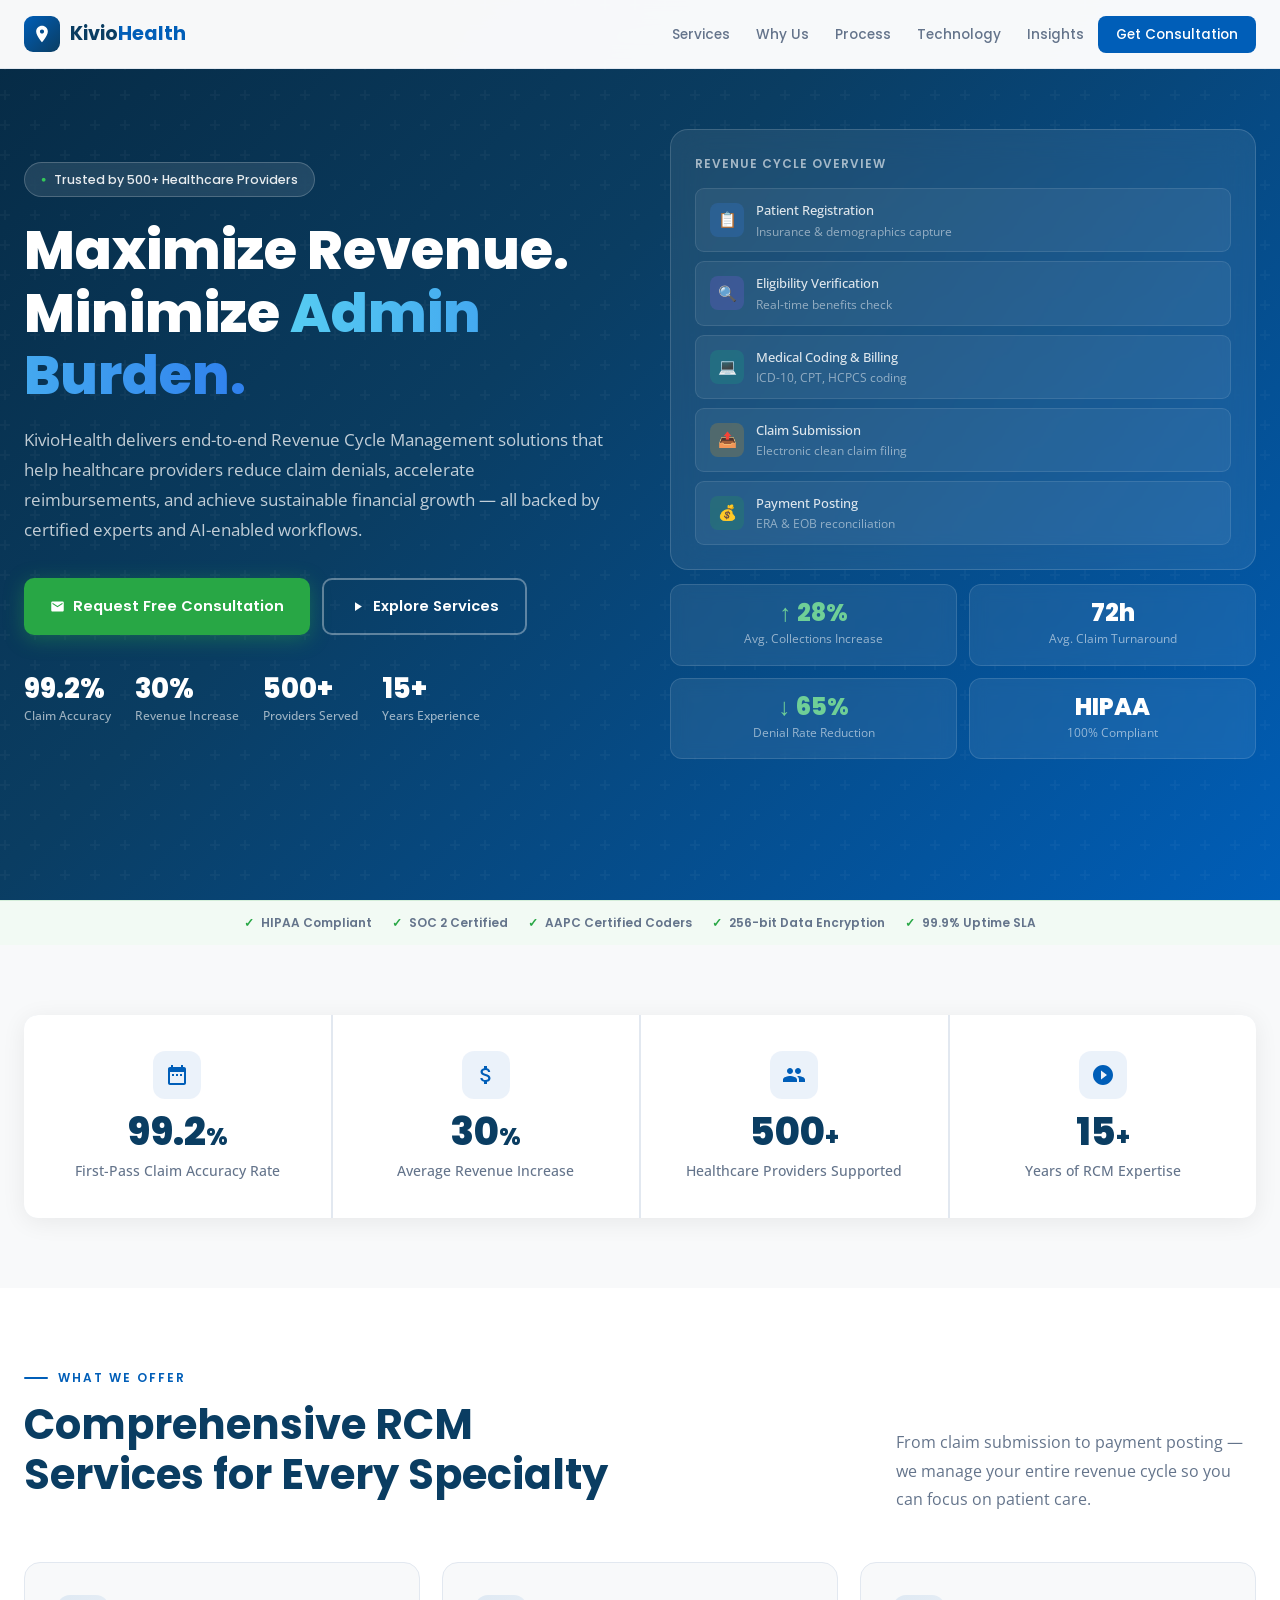
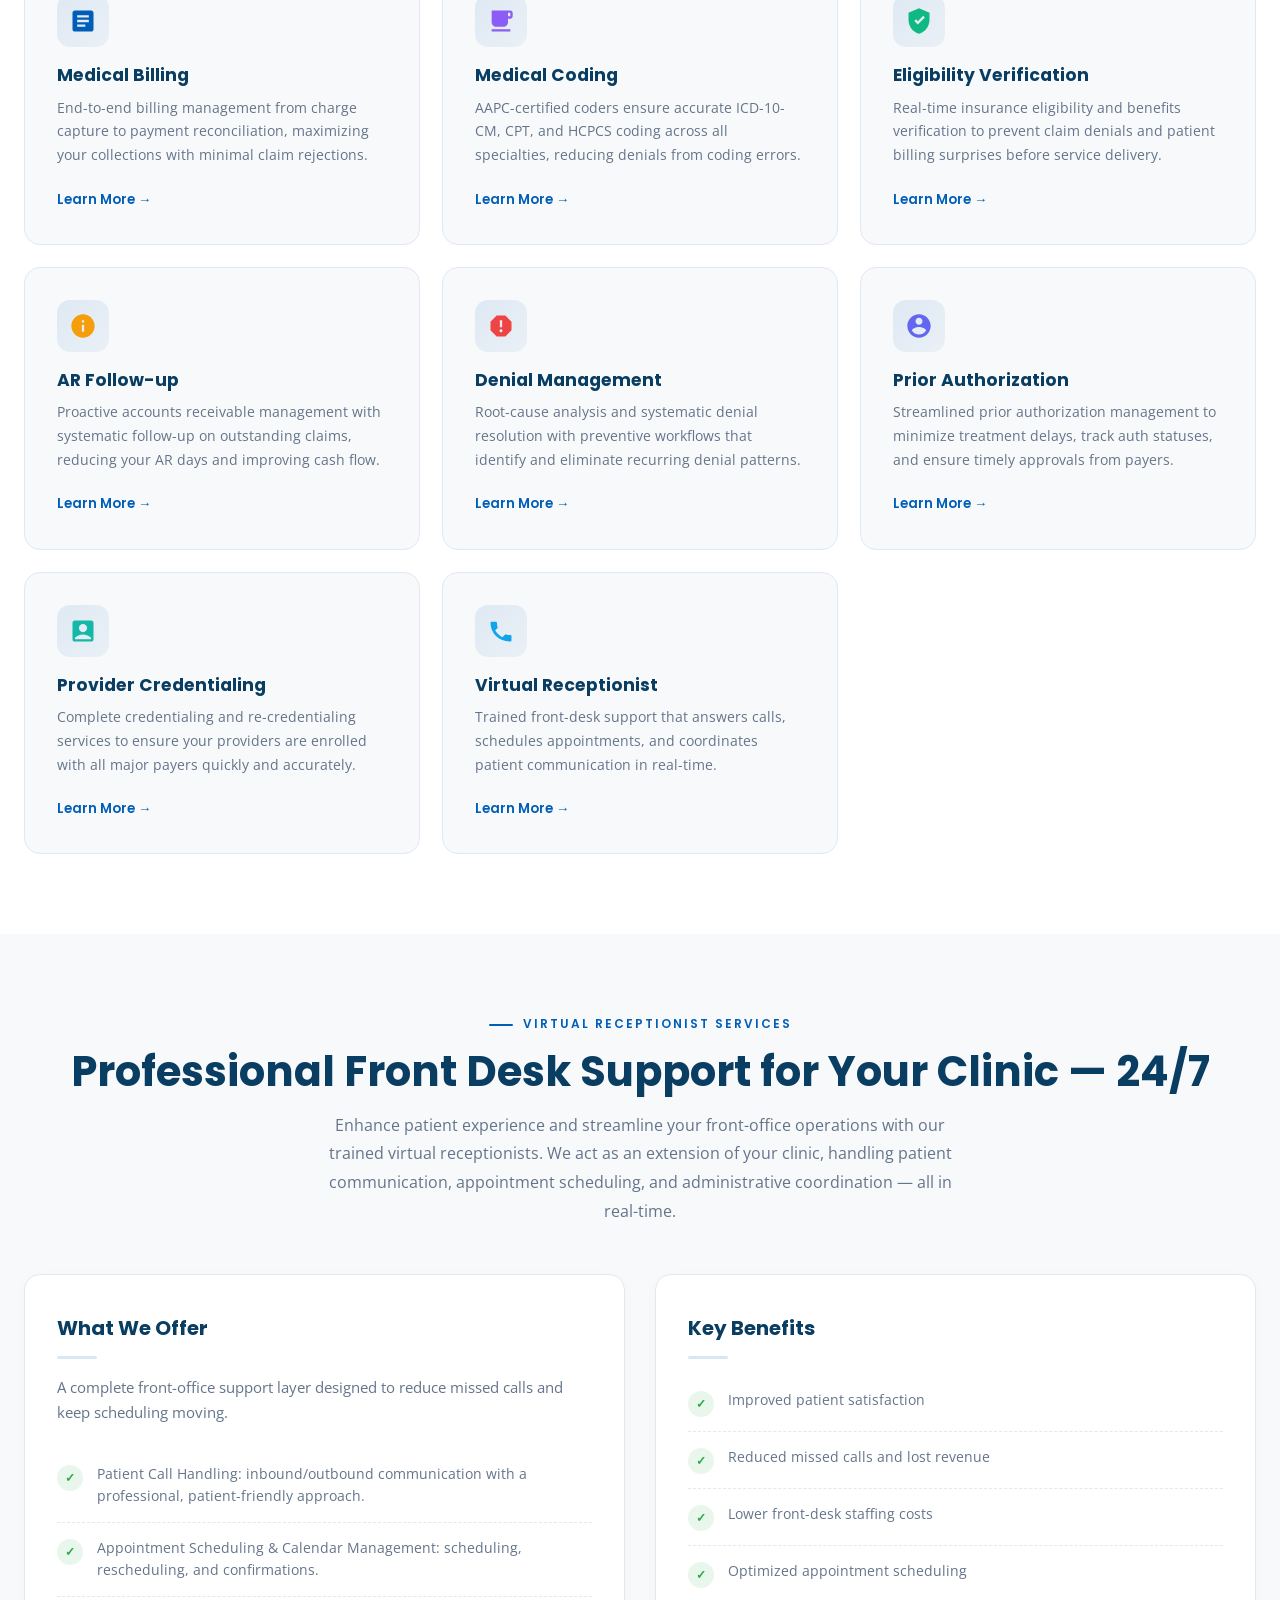
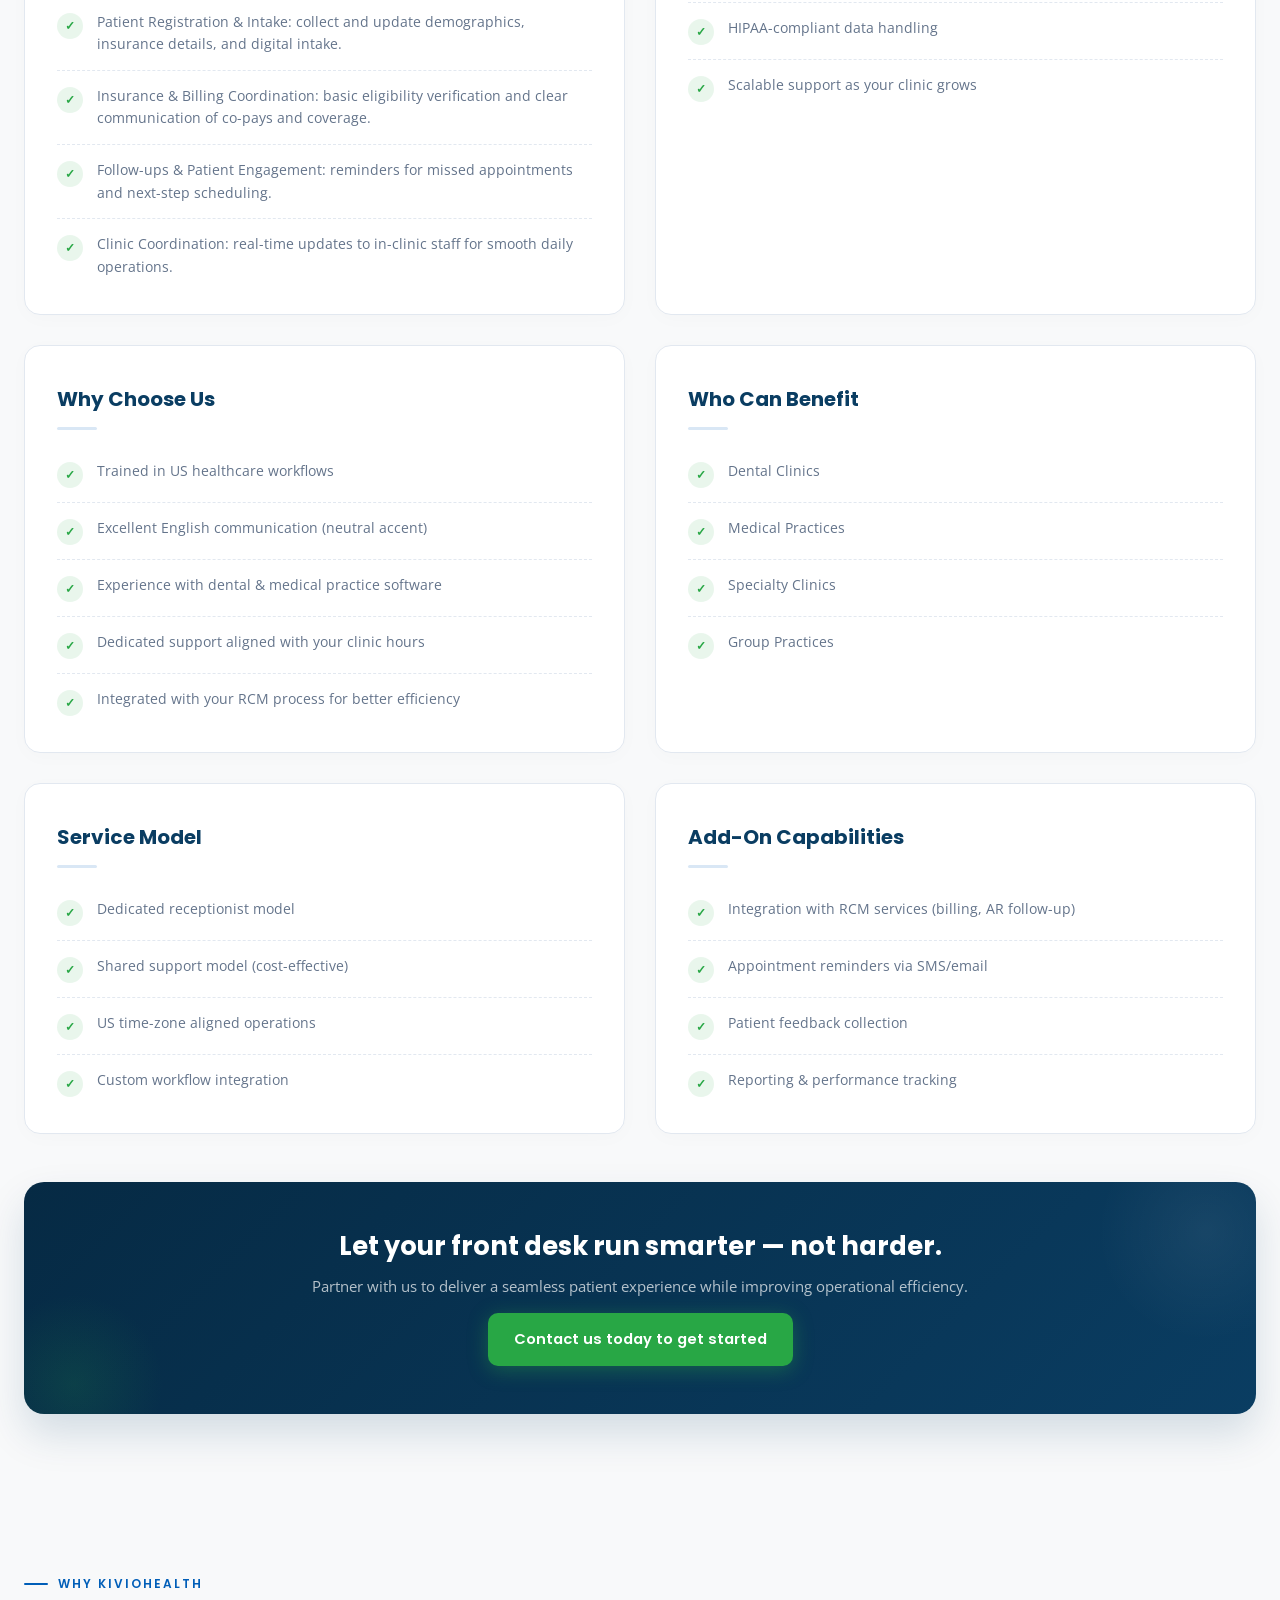
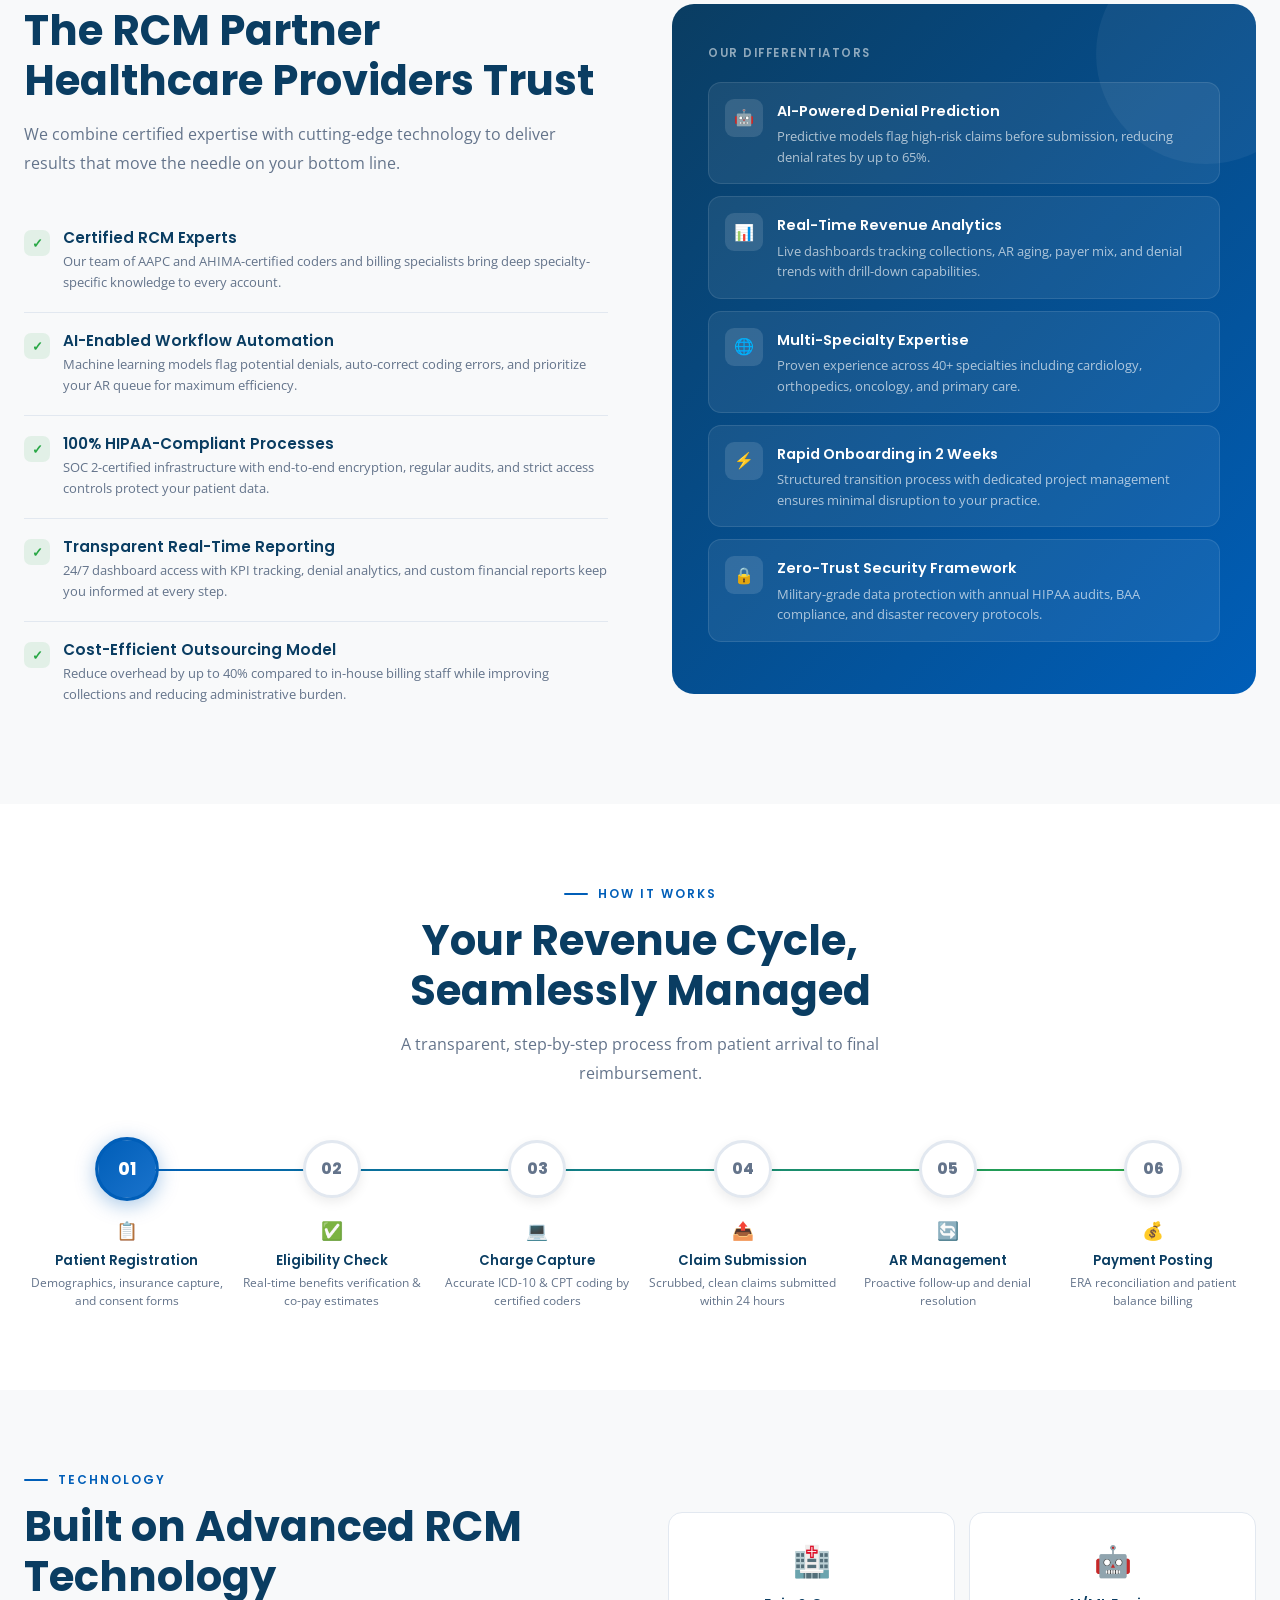
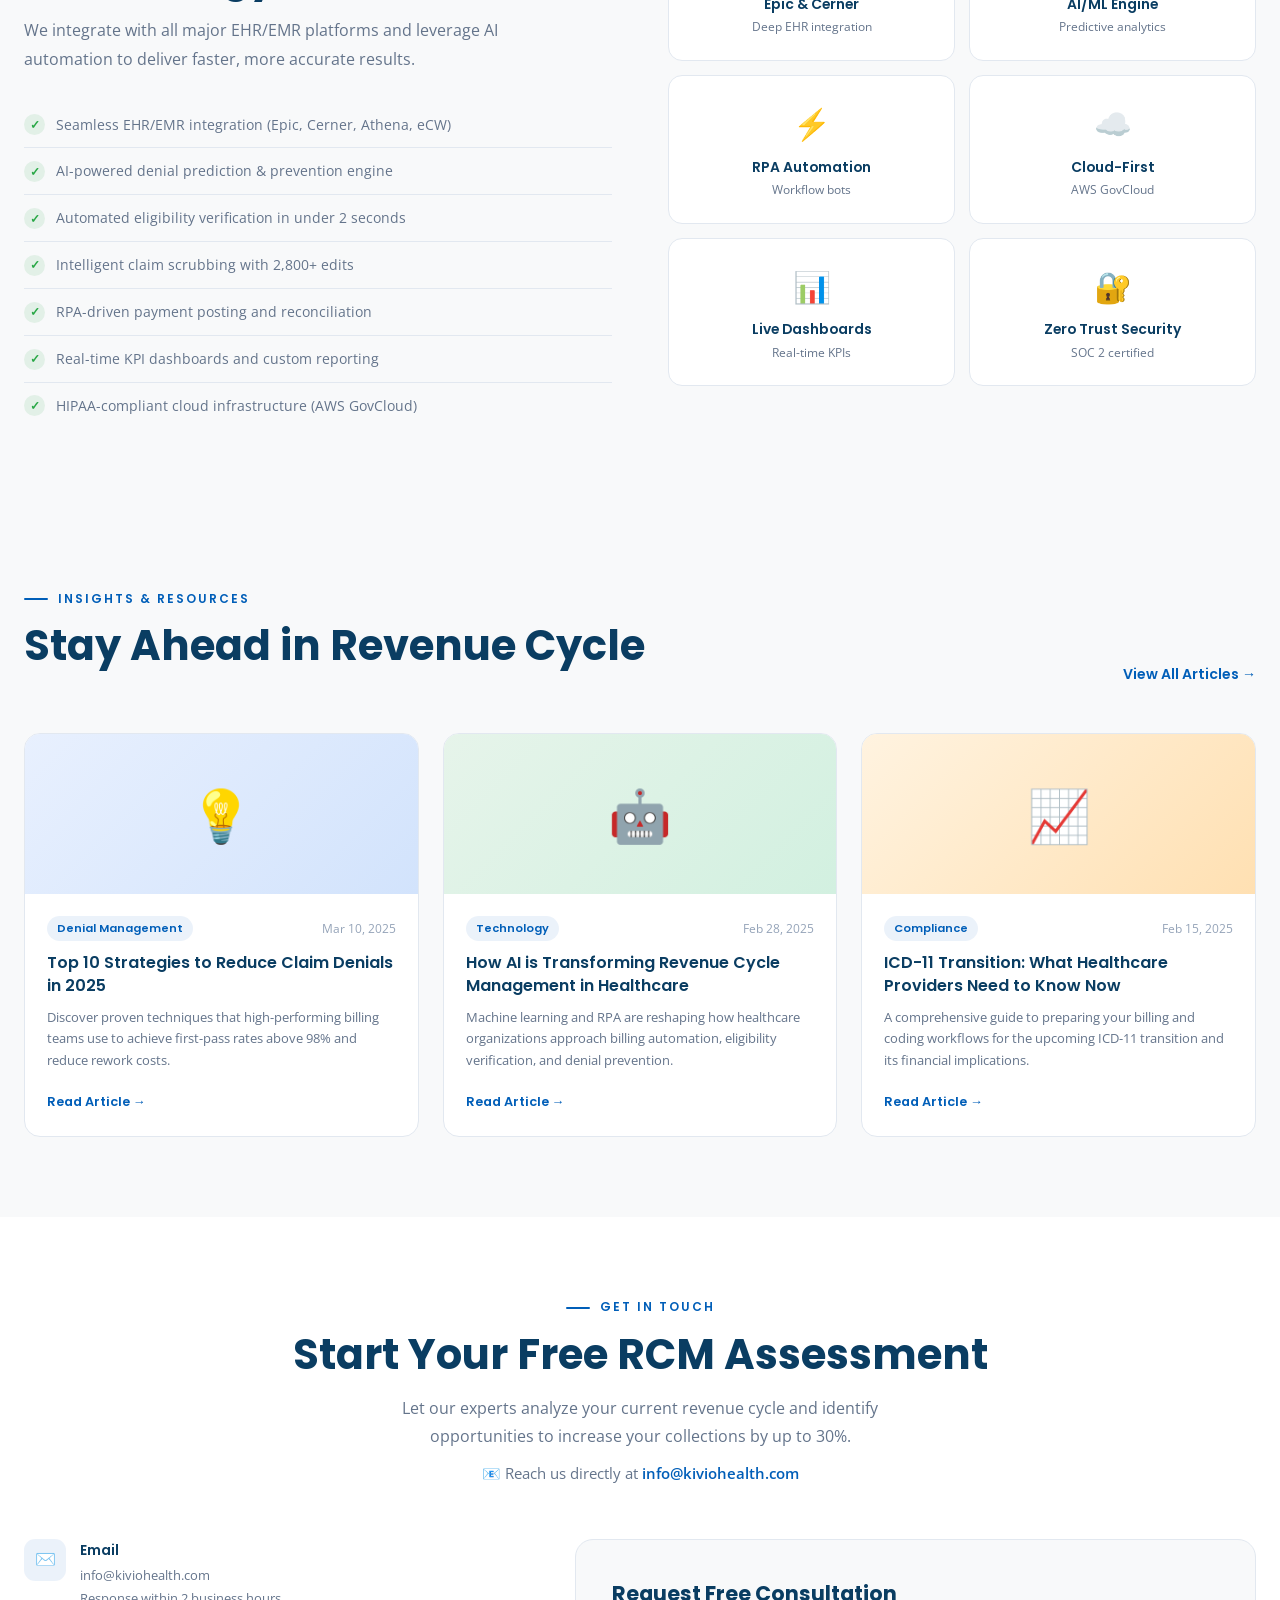
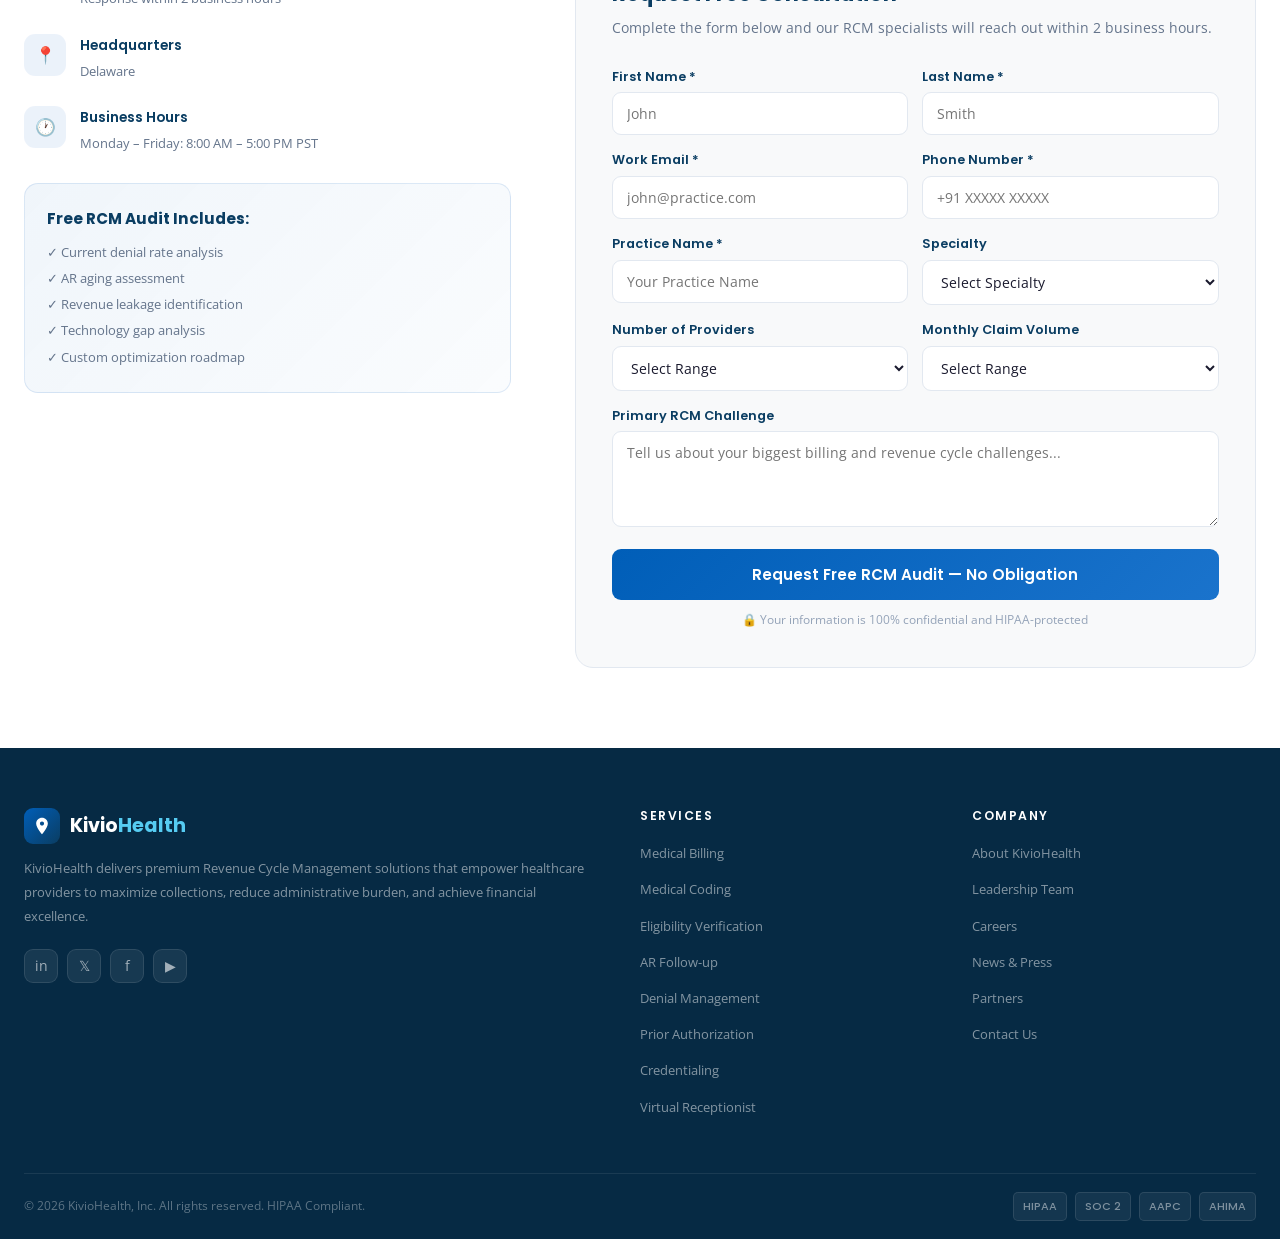
==== commit 4fc73c32: "Contact: remove phone block, Delaware HQ, Mon–Fri 8–5 PST Made-with: Cursor" ====
--- a/kiviohealth (2).html
+++ b/kiviohealth (2).html
@@ -342,10 +342,9 @@
     </div>
     <div class="contact-grid">
       <div class="contact-info reveal">
-        <div class="contact-item"><div class="contact-icon">📞</div><div><div class="contact-item-title">Phone</div><div class="contact-item-val"><a href="tel:+916358867434">+91 63588 67434</a></div><div class="contact-item-val">Mon–Fri, 9am–6pm IST</div></div></div>
         <div class="contact-item"><div class="contact-icon">✉️</div><div><div class="contact-item-title">Email</div><div class="contact-item-val"><a href="mailto:info@kiviohealth.com">info@kiviohealth.com</a></div><div class="contact-item-val">Response within 2 business hours</div></div></div>
-        <div class="contact-item"><div class="contact-icon">📍</div><div><div class="contact-item-title">Headquarters</div><a href="https://www.google.com/maps/search/1005+Shilp+Zaveri+Building+Nr+Shyamal+Cross+Road+Satellite+Ahmedabad+380015" target="_blank" rel="noopener" class="contact-map-link">📍 1005, Shilp Zaveri Building,<br>Nr. Shyamal Cross Road, Satellite,<br>Ahmedabad – 380 015, Gujarat, India</a></div></div>
-        <div class="contact-item"><div class="contact-icon">🕐</div><div><div class="contact-item-title">Business Hours</div><div class="contact-item-val">Monday – Friday: 9:00 AM – 6:00 PM IST</div><div class="contact-item-val">Saturday: 10:00 AM – 2:00 PM IST</div></div></div>
+        <div class="contact-item"><div class="contact-icon">📍</div><div><div class="contact-item-title">Headquarters</div><div class="contact-item-val">Delaware</div></div></div>
+        <div class="contact-item"><div class="contact-icon">🕐</div><div><div class="contact-item-title">Business Hours</div><div class="contact-item-val">Monday – Friday: 8:00 AM – 5:00 PM PST</div></div></div>
         <div class="audit-box"><div class="audit-box-title">Free RCM Audit Includes:</div><ul><li>✓ Current denial rate analysis</li><li>✓ AR aging assessment</li><li>✓ Revenue leakage identification</li><li>✓ Technology gap analysis</li><li>✓ Custom optimization roadmap</li></ul></div>
       </div>
       <div class="contact-form reveal">
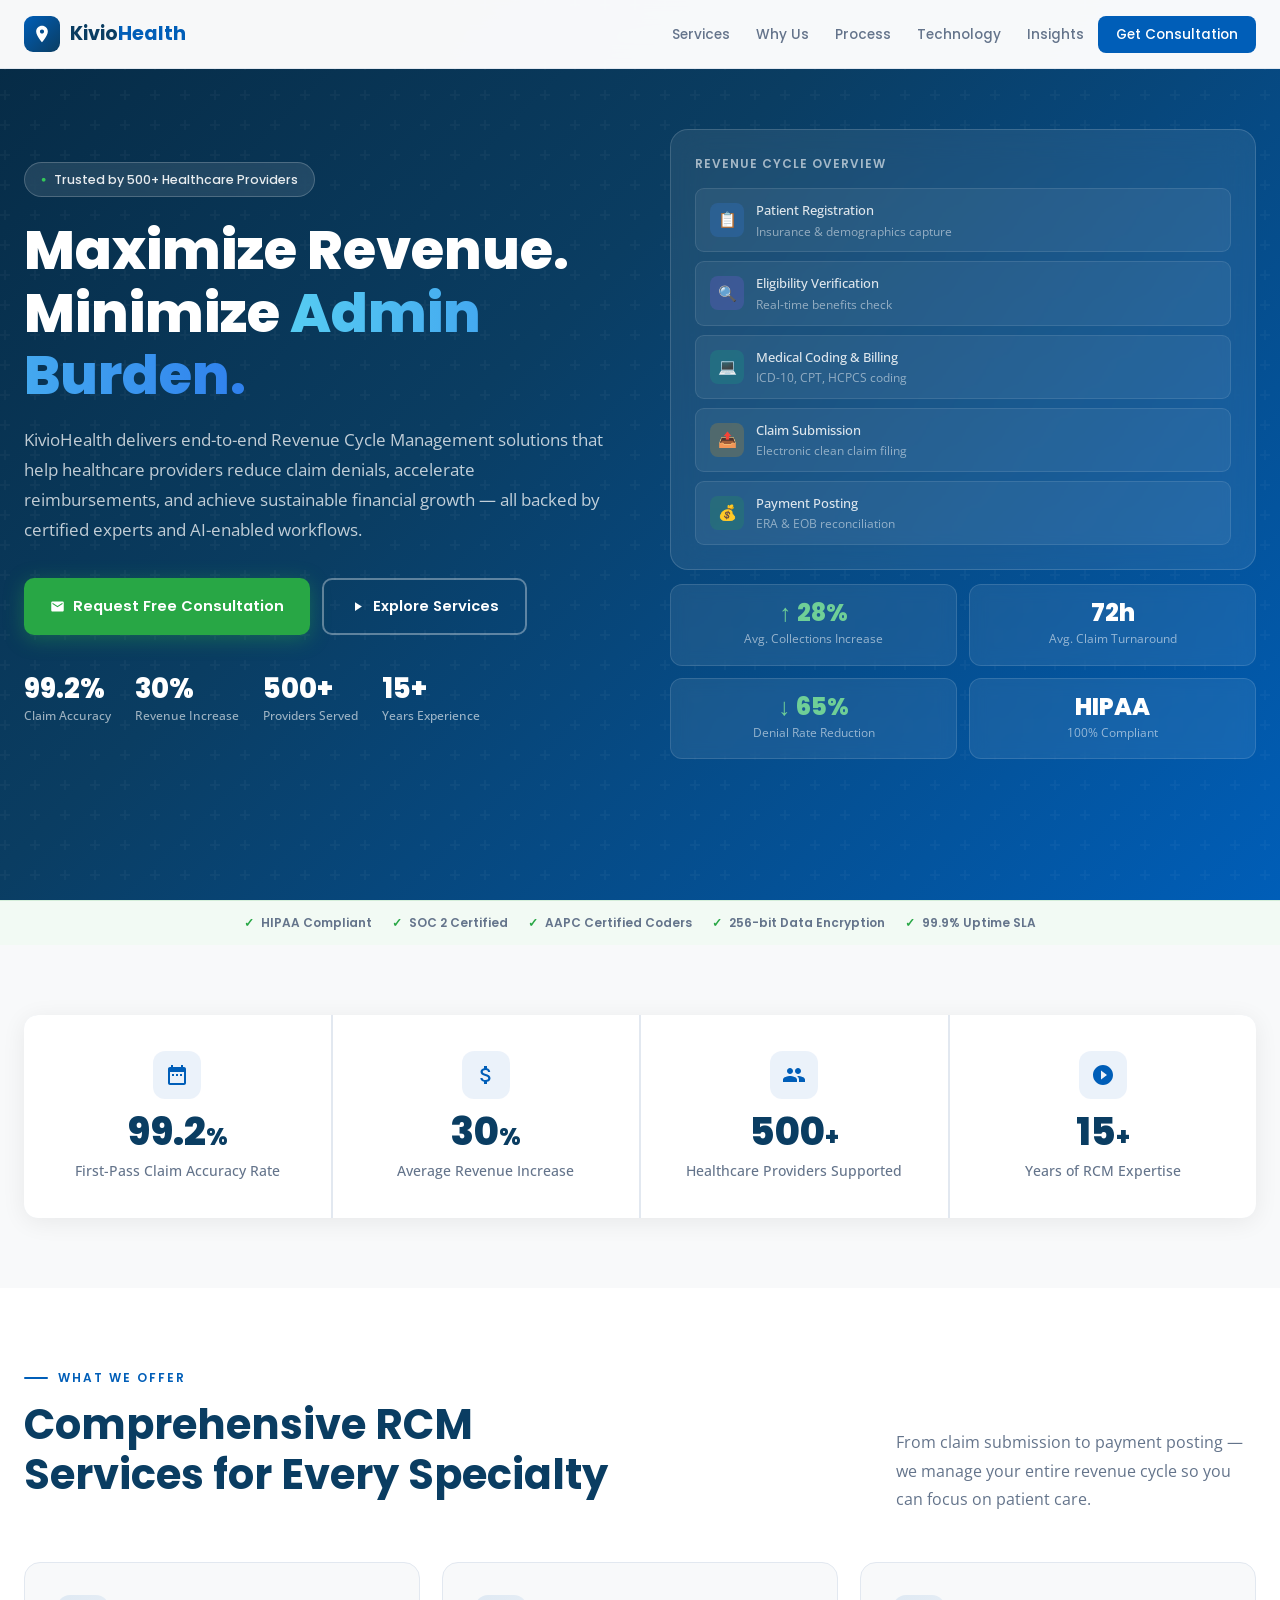
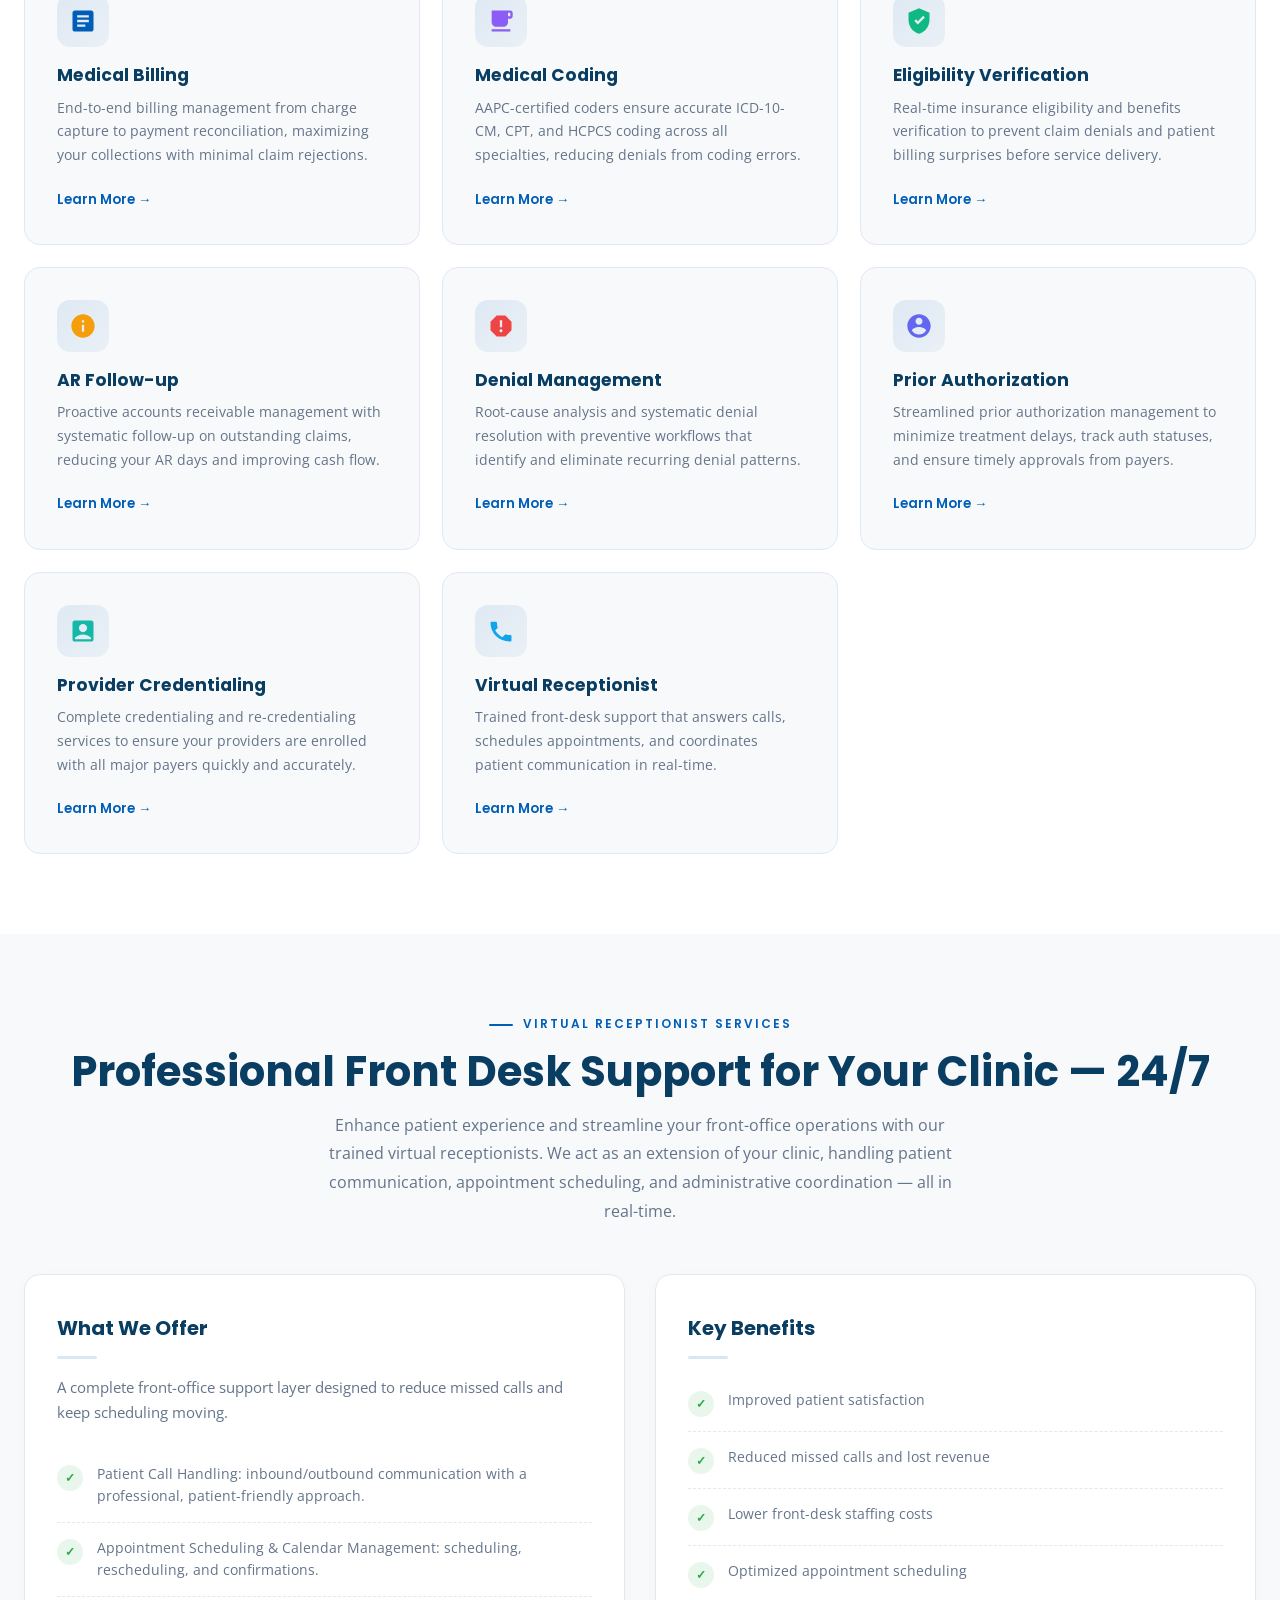
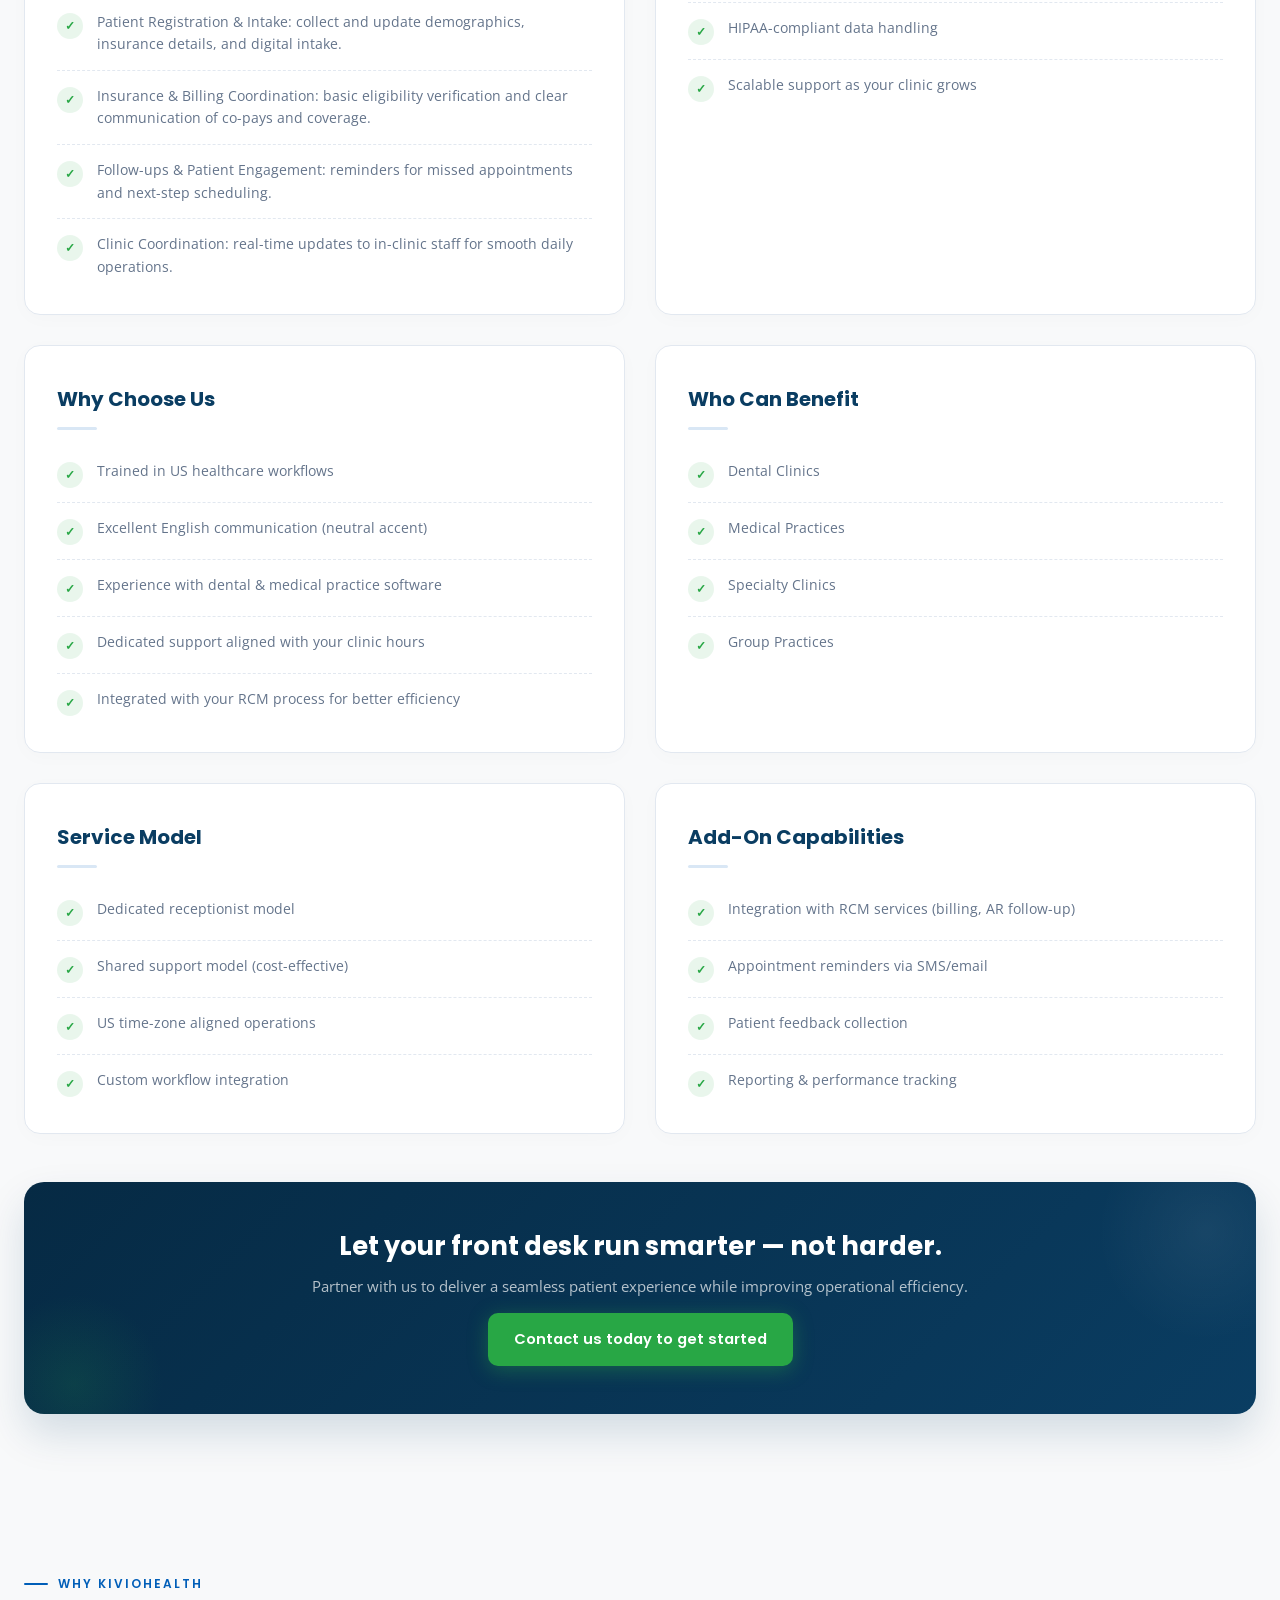
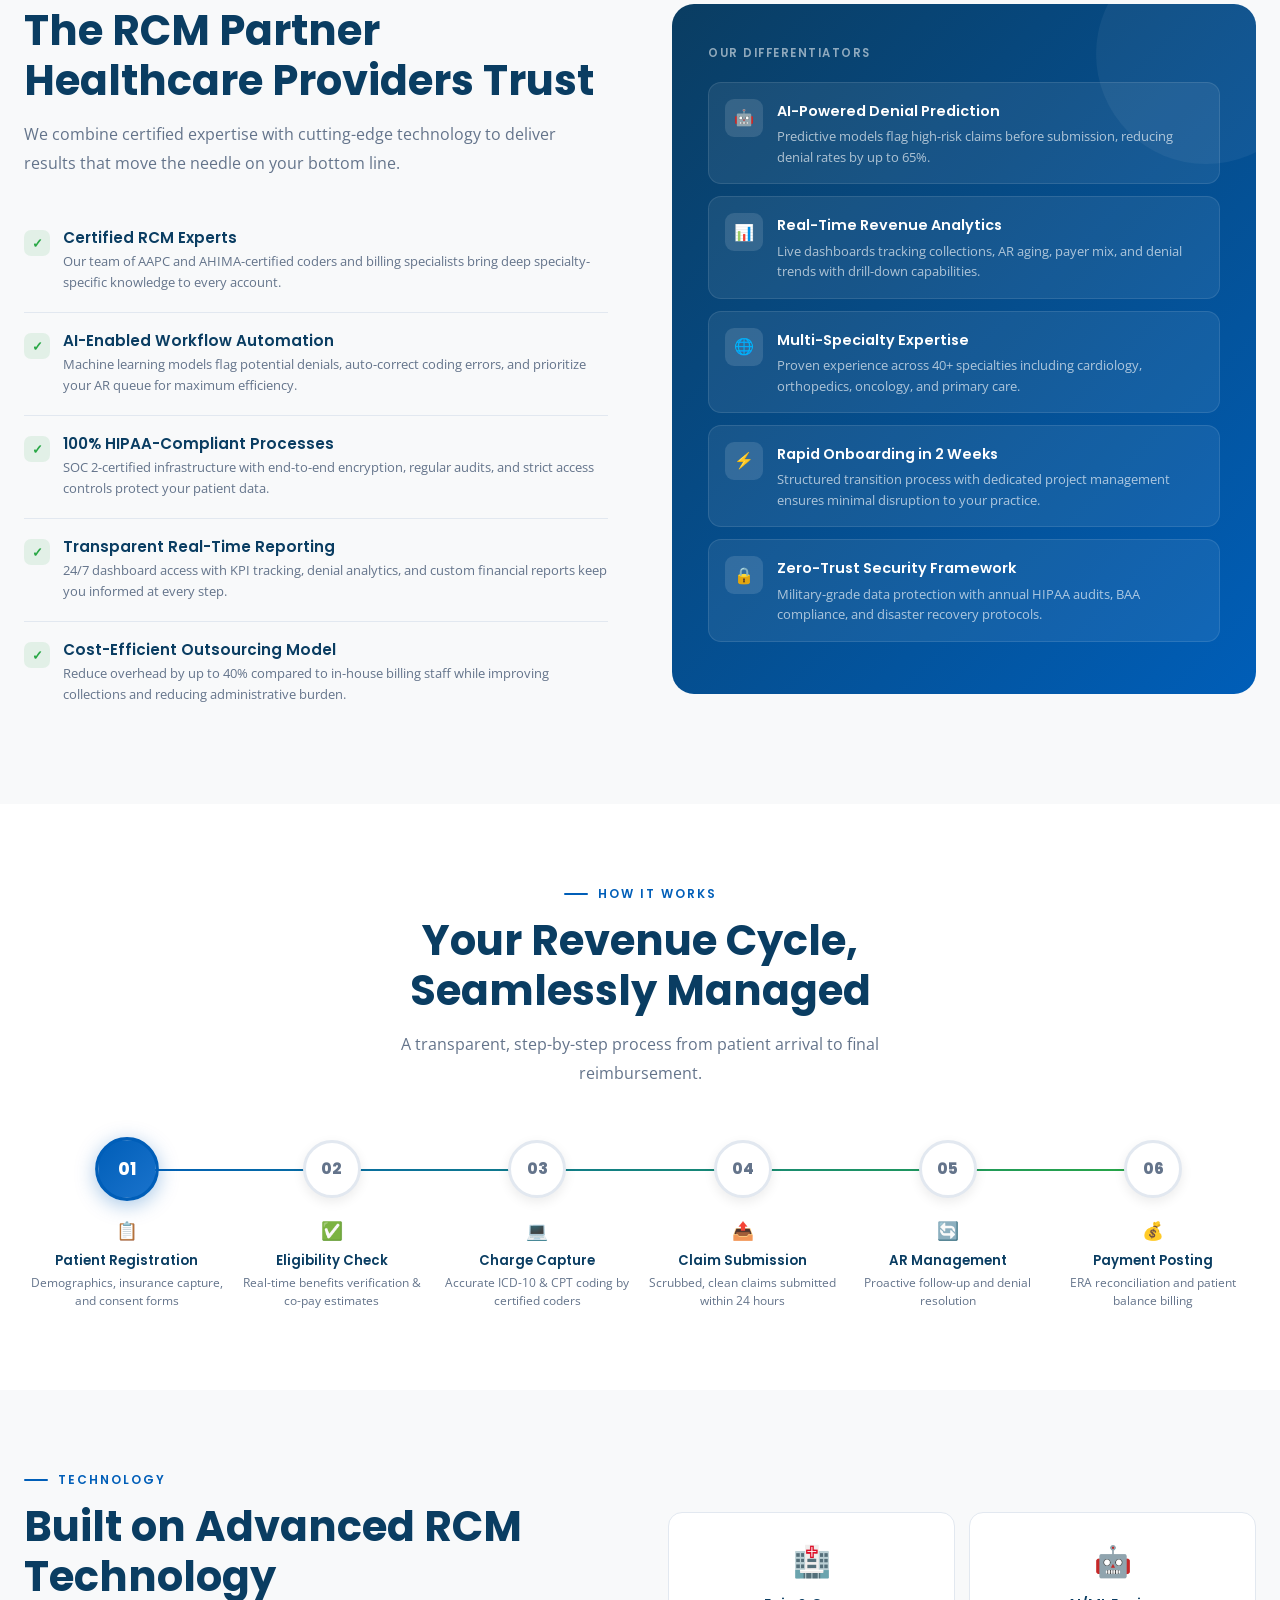
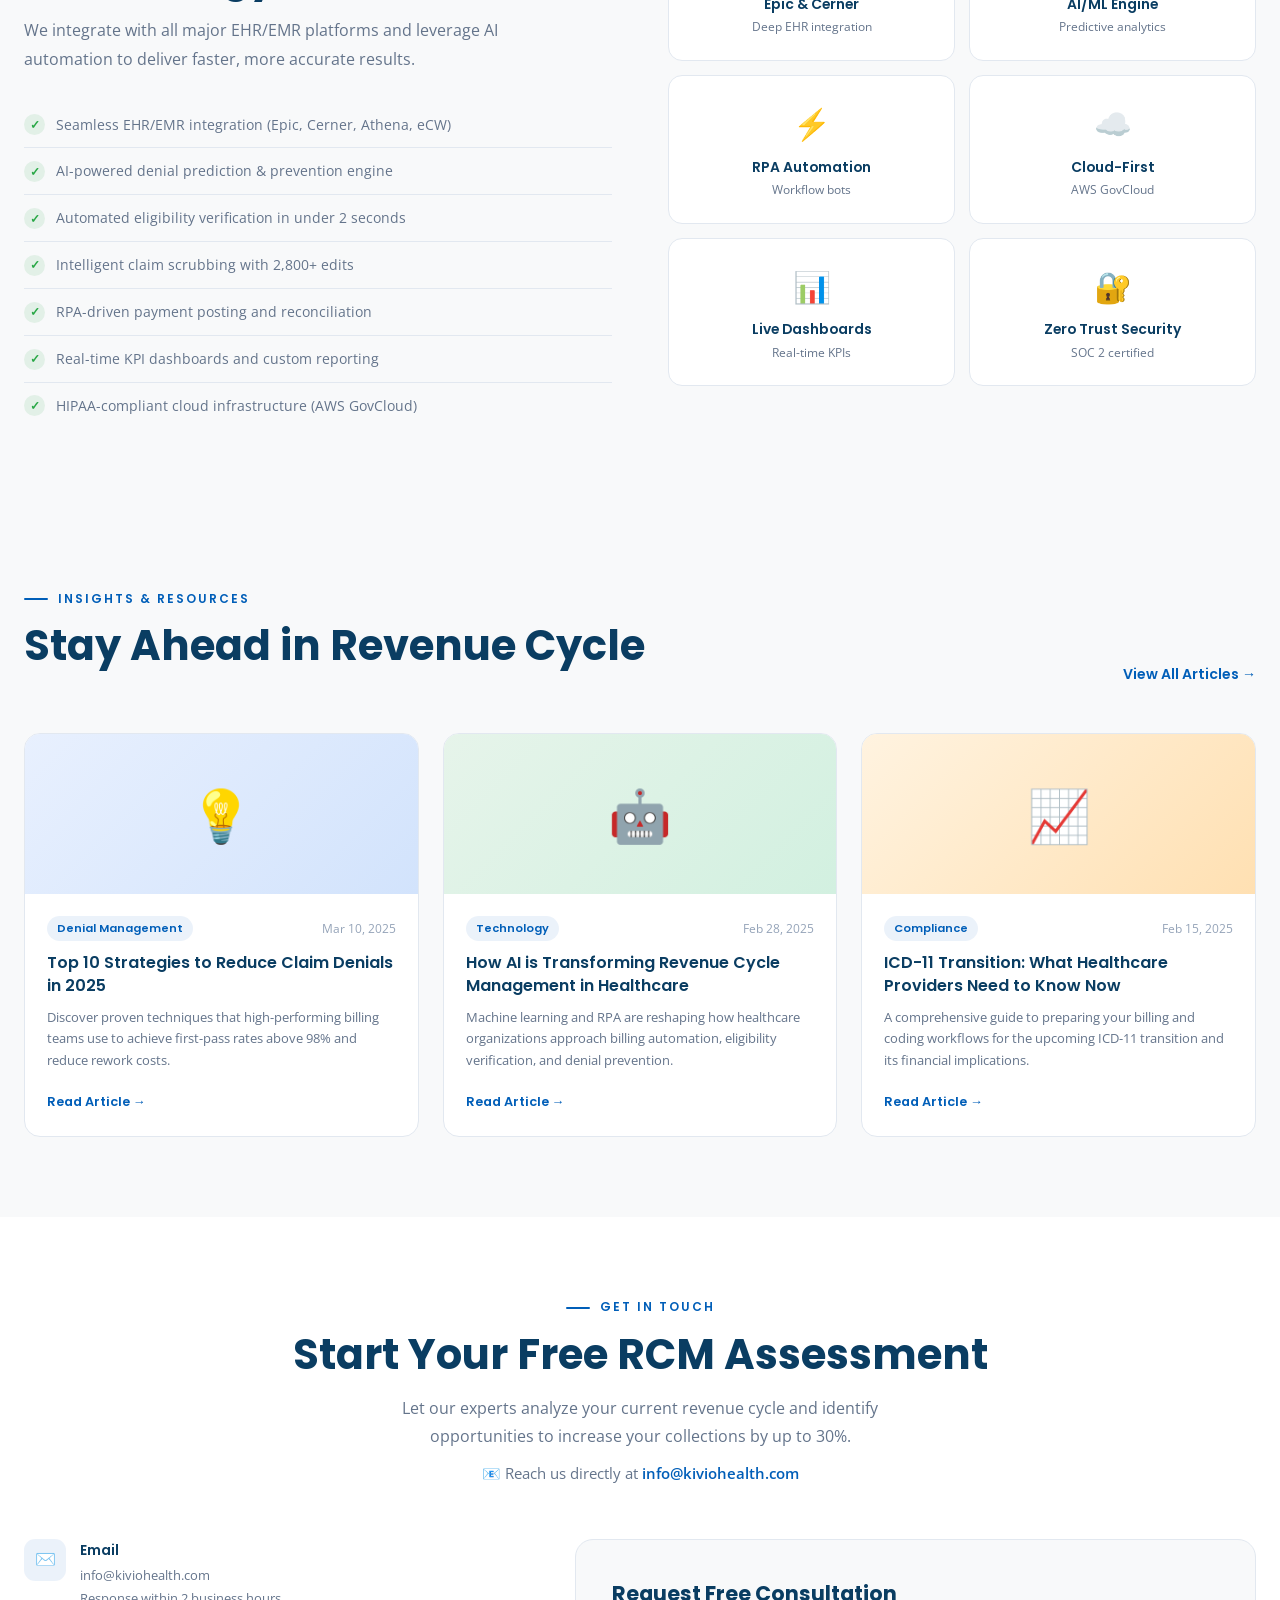
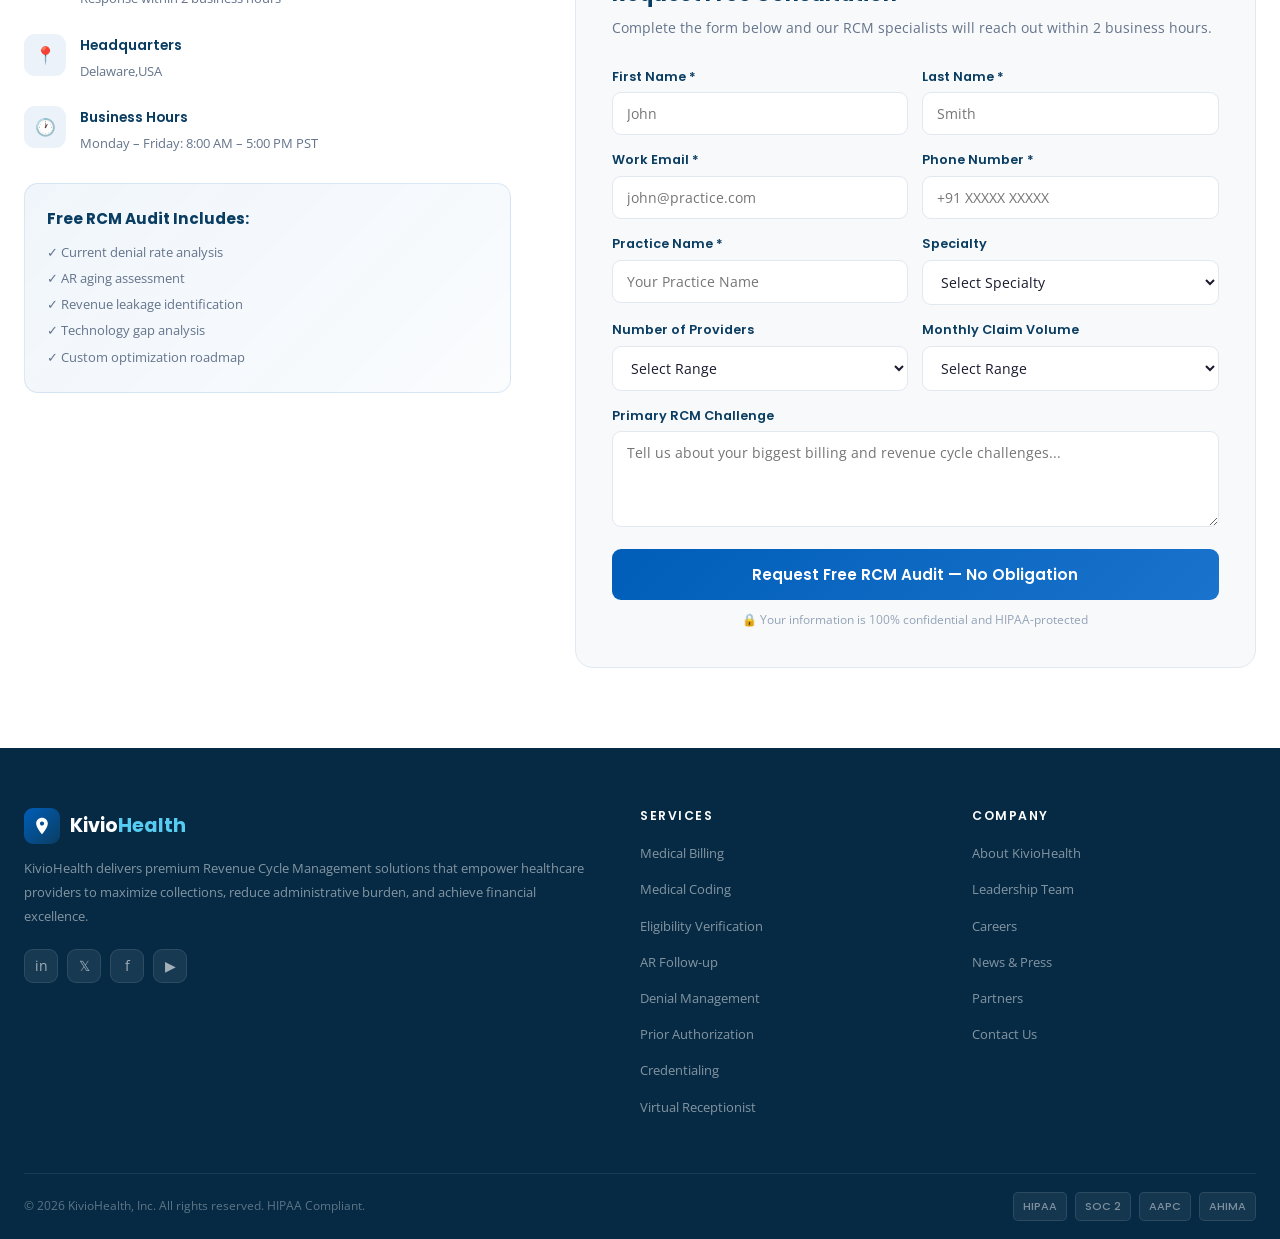
==== commit f44afe11: "FormSubmit: AJAX submit to skip hosted thanks page; update _next fallback Made-with: Cursor" ====
--- a/kiviohealth (2).html
+++ b/kiviohealth (2).html
@@ -343,7 +343,7 @@
     <div class="contact-grid">
       <div class="contact-info reveal">
         <div class="contact-item"><div class="contact-icon">✉️</div><div><div class="contact-item-title">Email</div><div class="contact-item-val"><a href="mailto:info@kiviohealth.com">info@kiviohealth.com</a></div><div class="contact-item-val">Response within 2 business hours</div></div></div>
-        <div class="contact-item"><div class="contact-icon">📍</div><div><div class="contact-item-title">Headquarters</div><div class="contact-item-val">Delaware</div></div></div>
+        <div class="contact-item"><div class="contact-icon">📍</div><div><div class="contact-item-title">Headquarters</div><div class="contact-item-val">Delaware,USA</div></div></div>
         <div class="contact-item"><div class="contact-icon">🕐</div><div><div class="contact-item-title">Business Hours</div><div class="contact-item-val">Monday – Friday: 8:00 AM – 5:00 PM PST</div></div></div>
         <div class="audit-box"><div class="audit-box-title">Free RCM Audit Includes:</div><ul><li>✓ Current denial rate analysis</li><li>✓ AR aging assessment</li><li>✓ Revenue leakage identification</li><li>✓ Technology gap analysis</li><li>✓ Custom optimization roadmap</li></ul></div>
       </div>
@@ -354,10 +354,9 @@
           id="rcmForm"
           action="https://formsubmit.co/mananpatel.phoenix@gmail.com"
           method="POST"
-          onsubmit="document.getElementById('submitBtn').disabled=true;document.getElementById('formLoader').style.display='flex';"
         >
-          <!-- FormSubmit _next: full URL to this live site (also synced in script.js) -->
-          <input type="hidden" id="rcmNext" name="_next" value="https://glowing-caramel-f09539.netlify.app/?submitted=1#contact">
+          <!-- _next: used if JS is off (normal POST → redirect back instead of FormSubmit’s thanks page) -->
+          <input type="hidden" name="_next" value="https://kiviohealth.com/?submitted=1#contact">
           <input type="hidden" name="_captcha" value="false">
           <input type="hidden" name="_subject" value="Free RCM Audit Request (KivioHealth)">
 
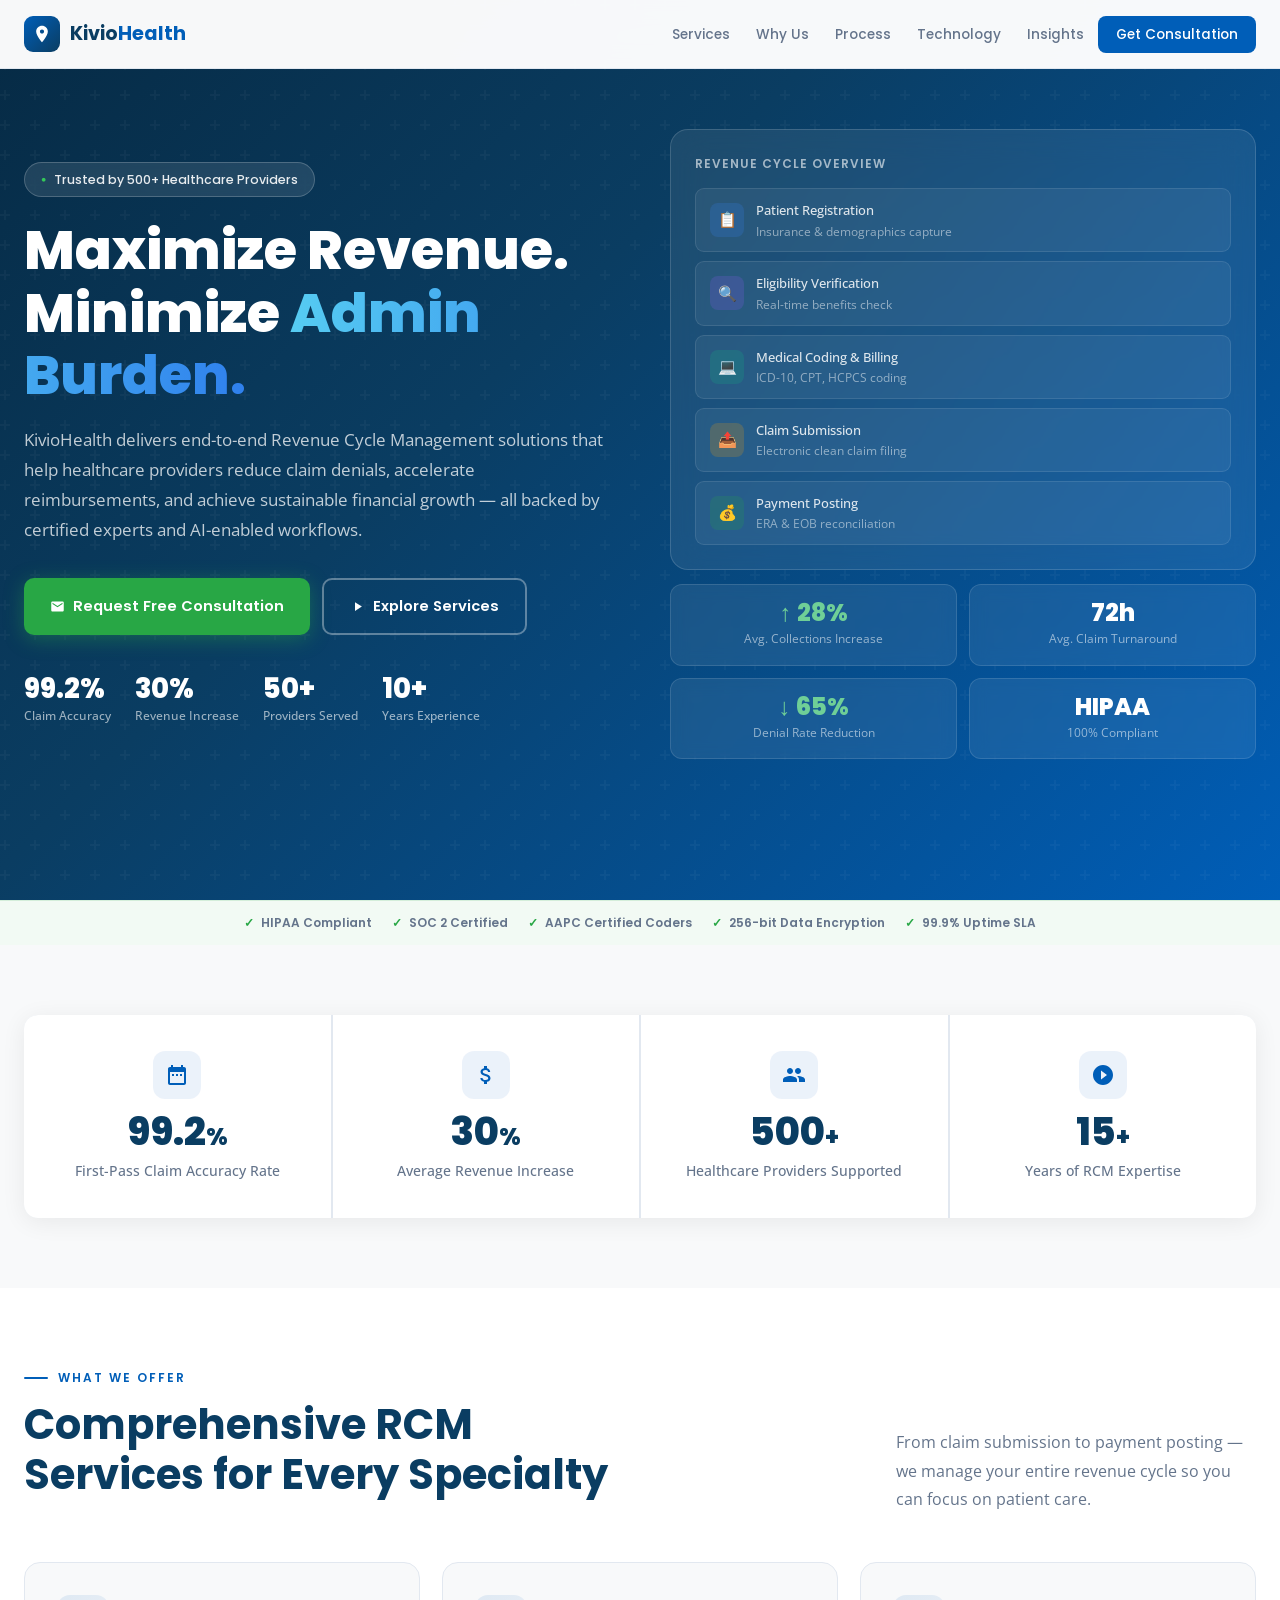
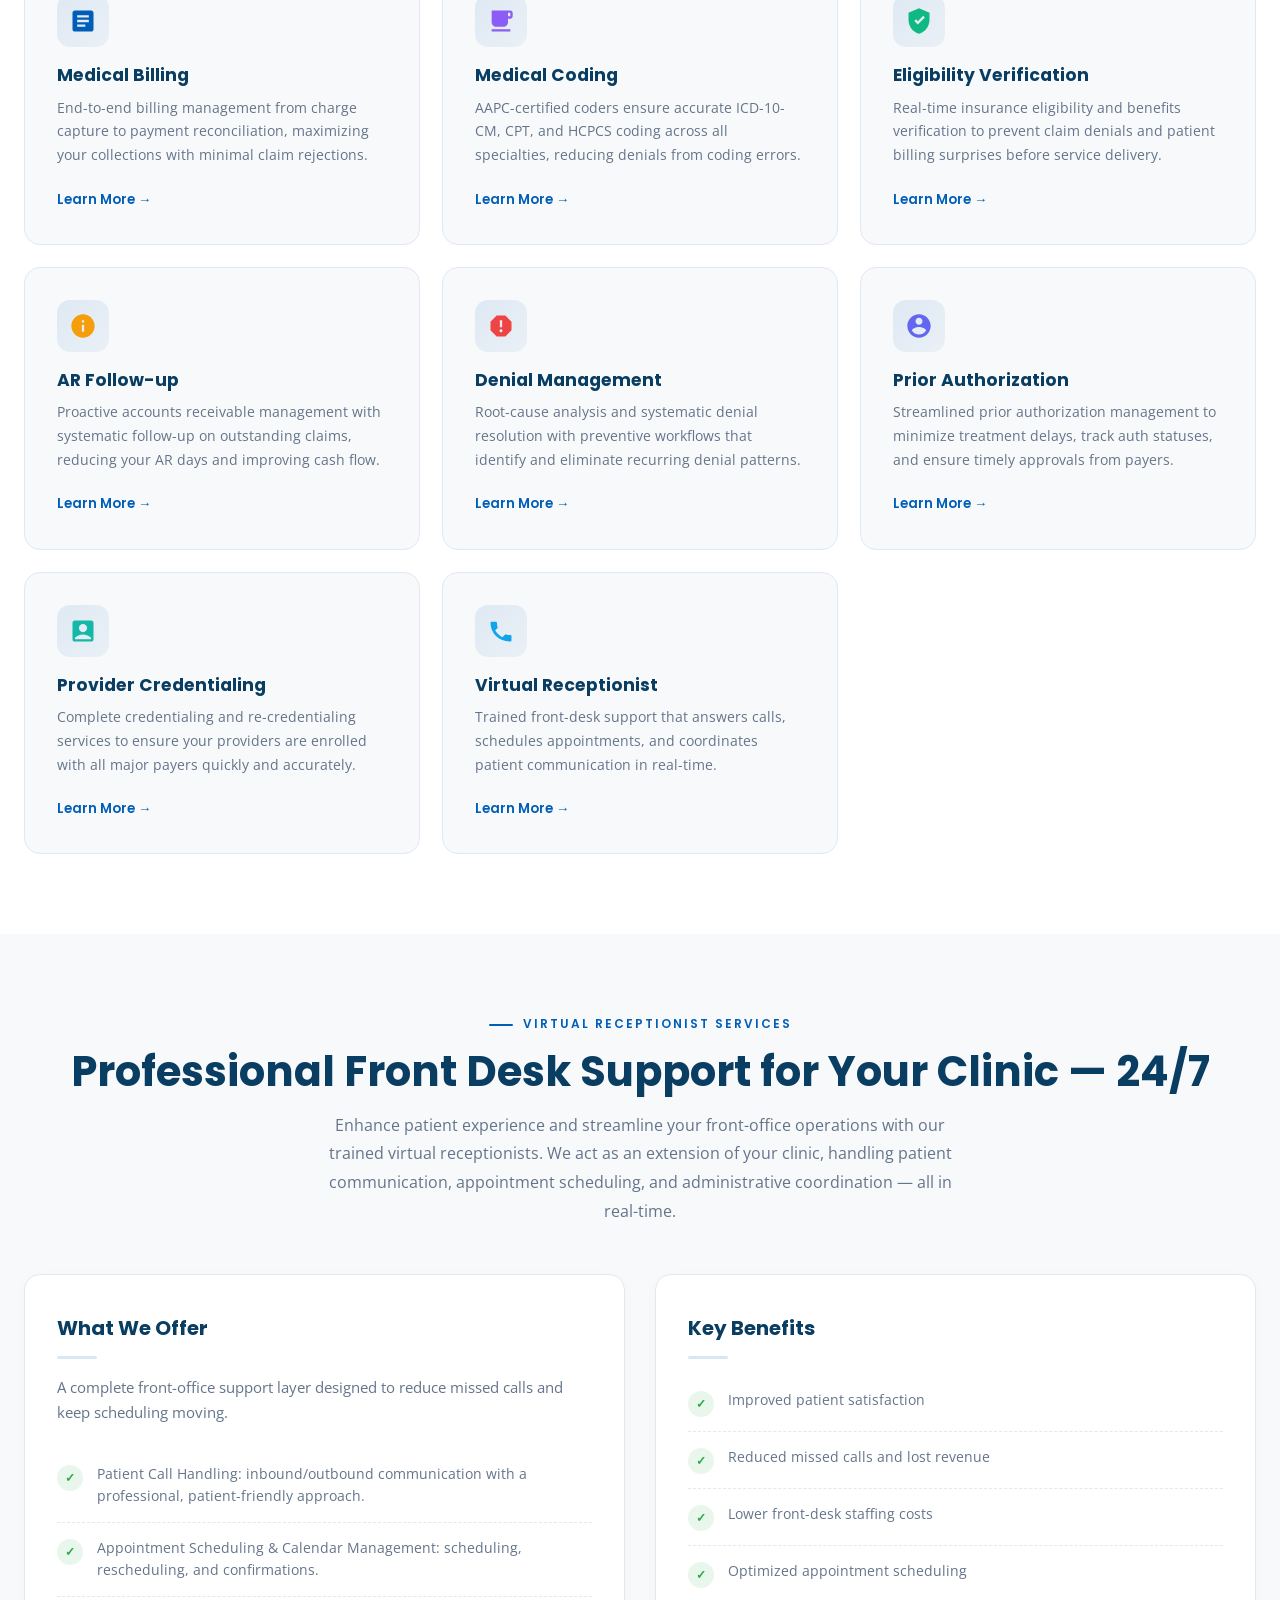
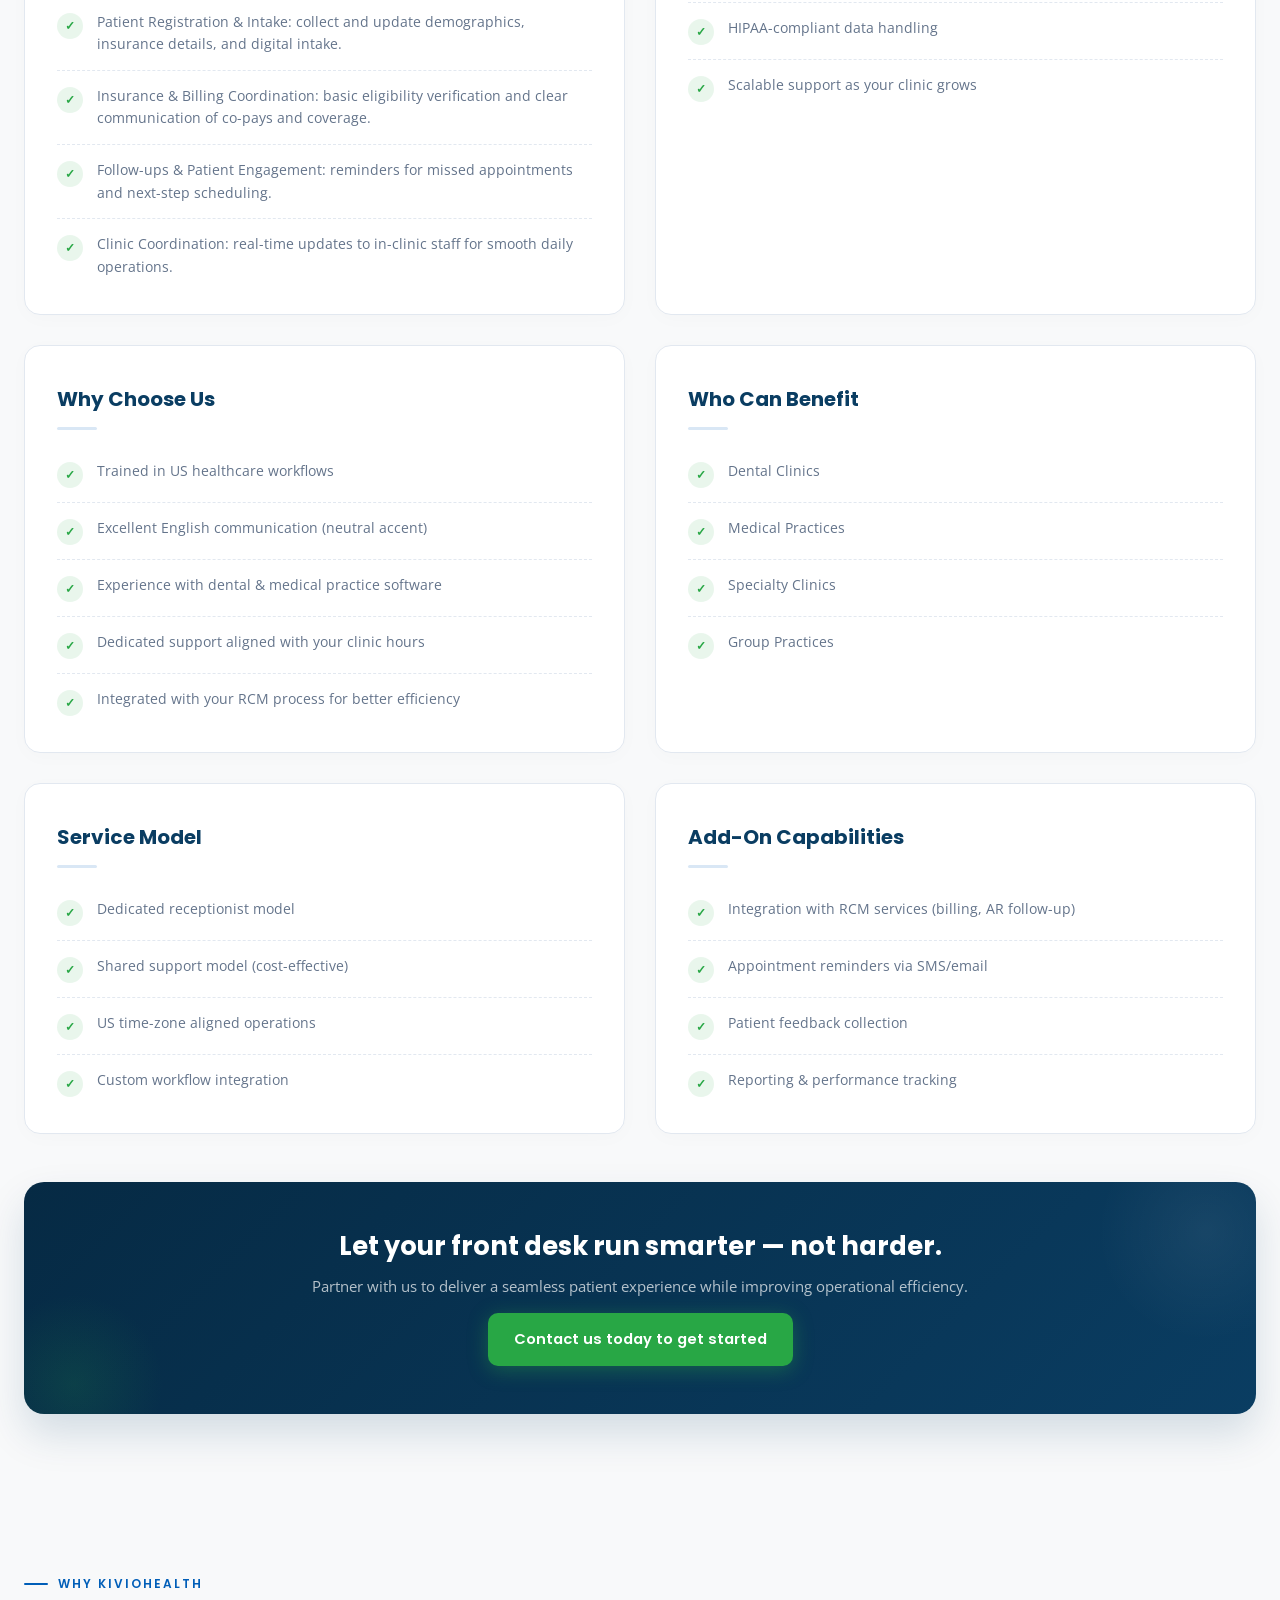
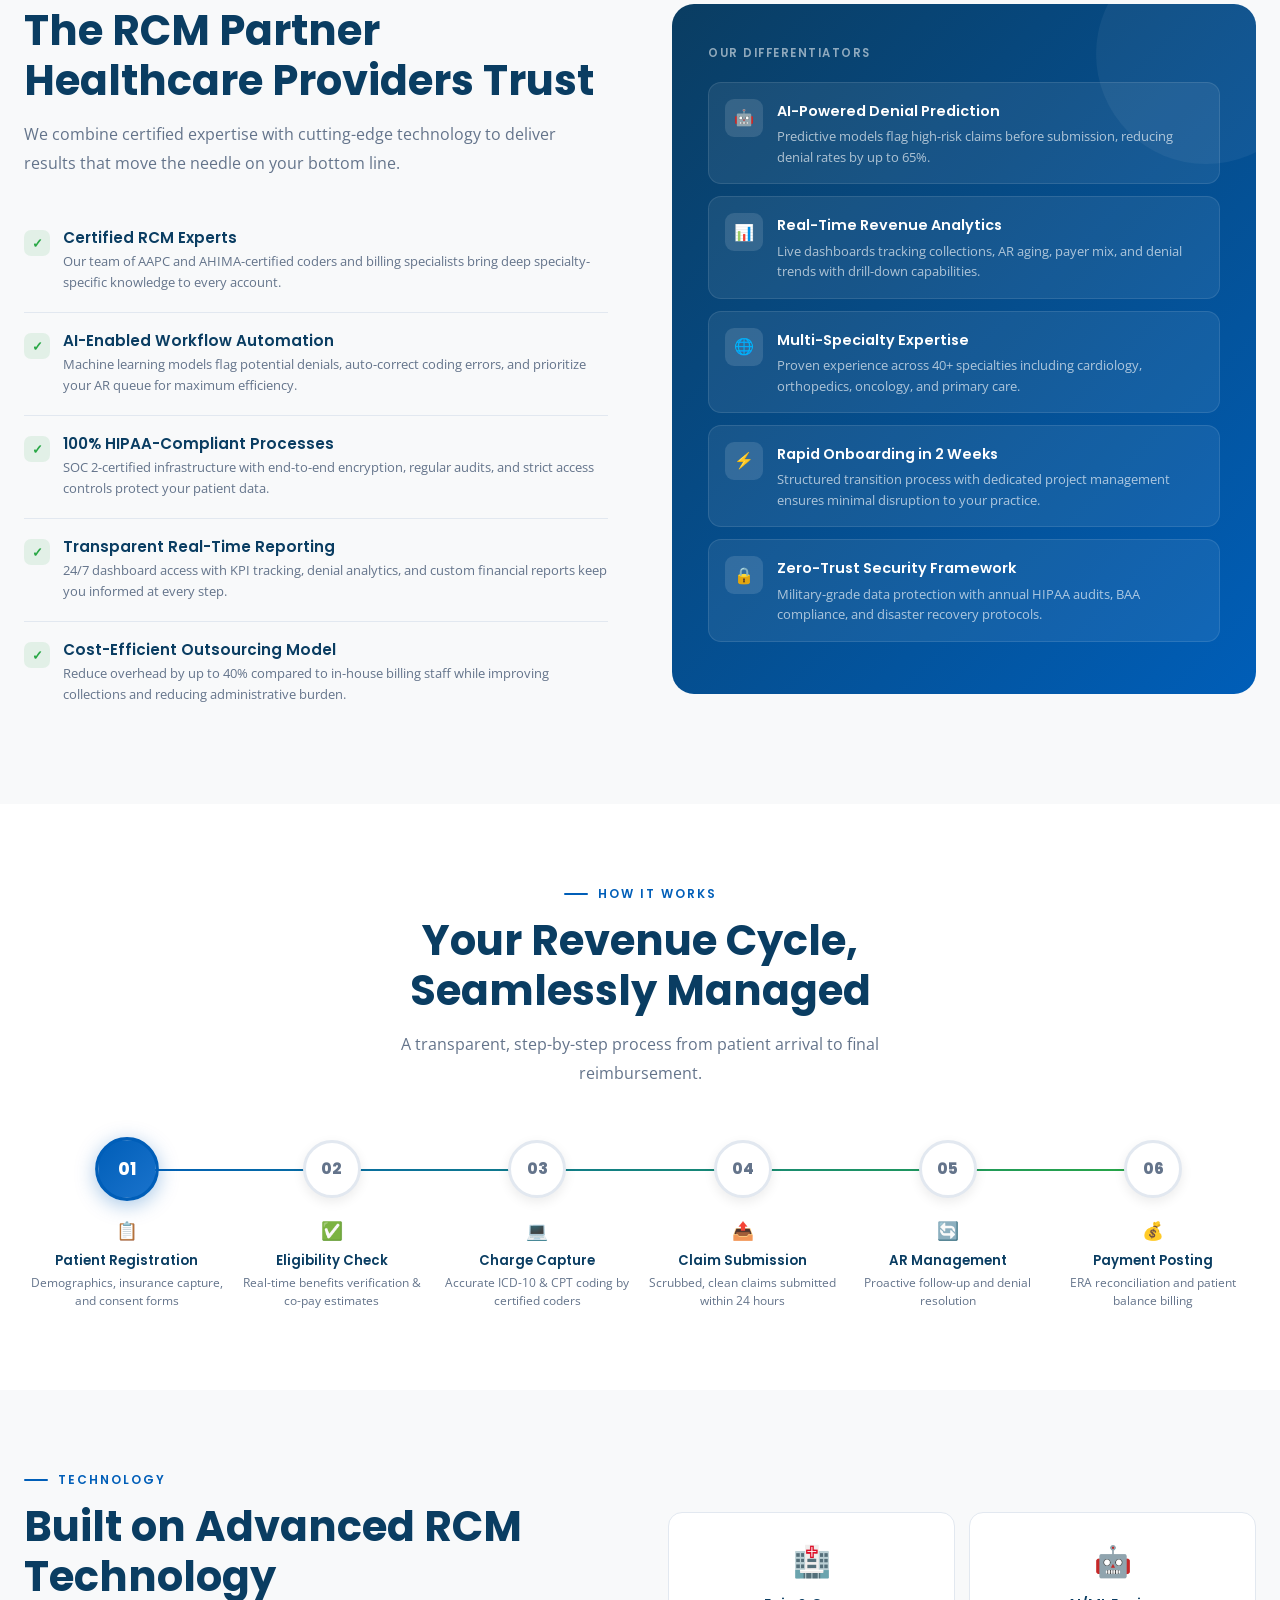
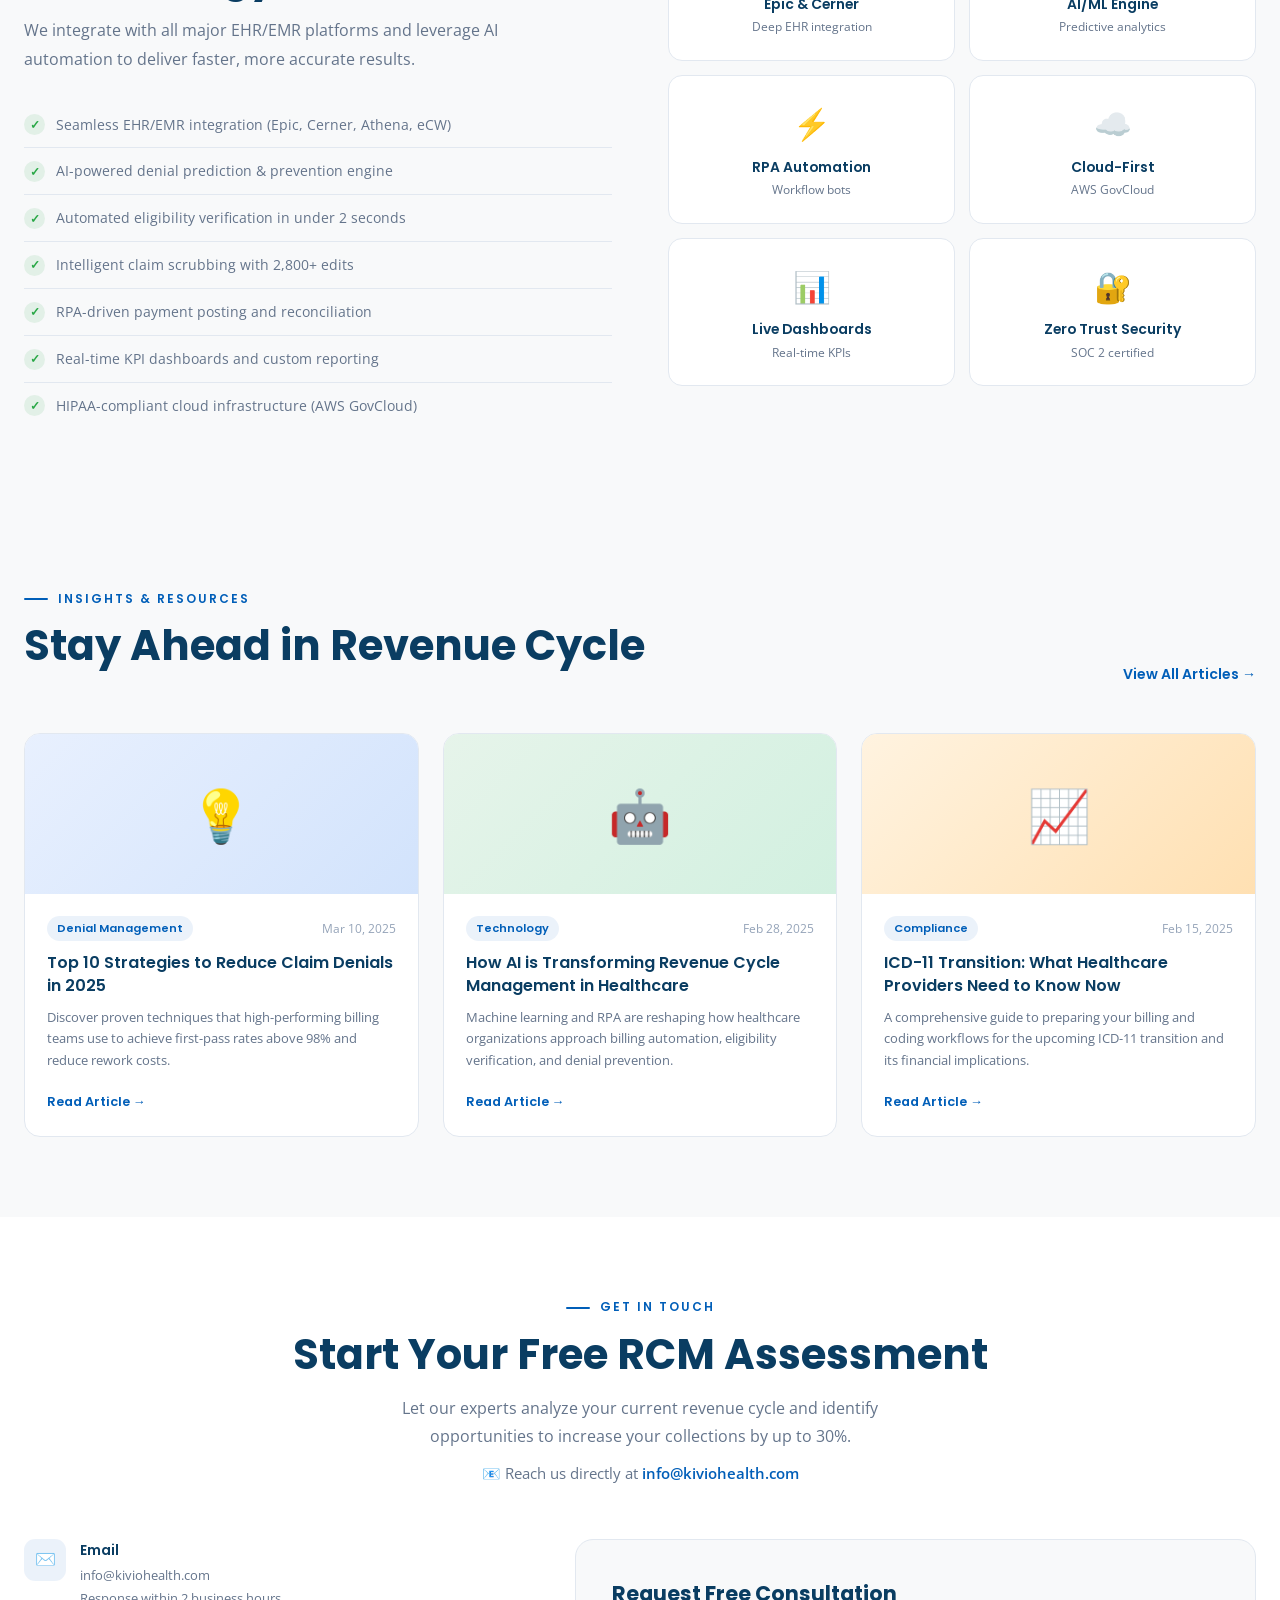
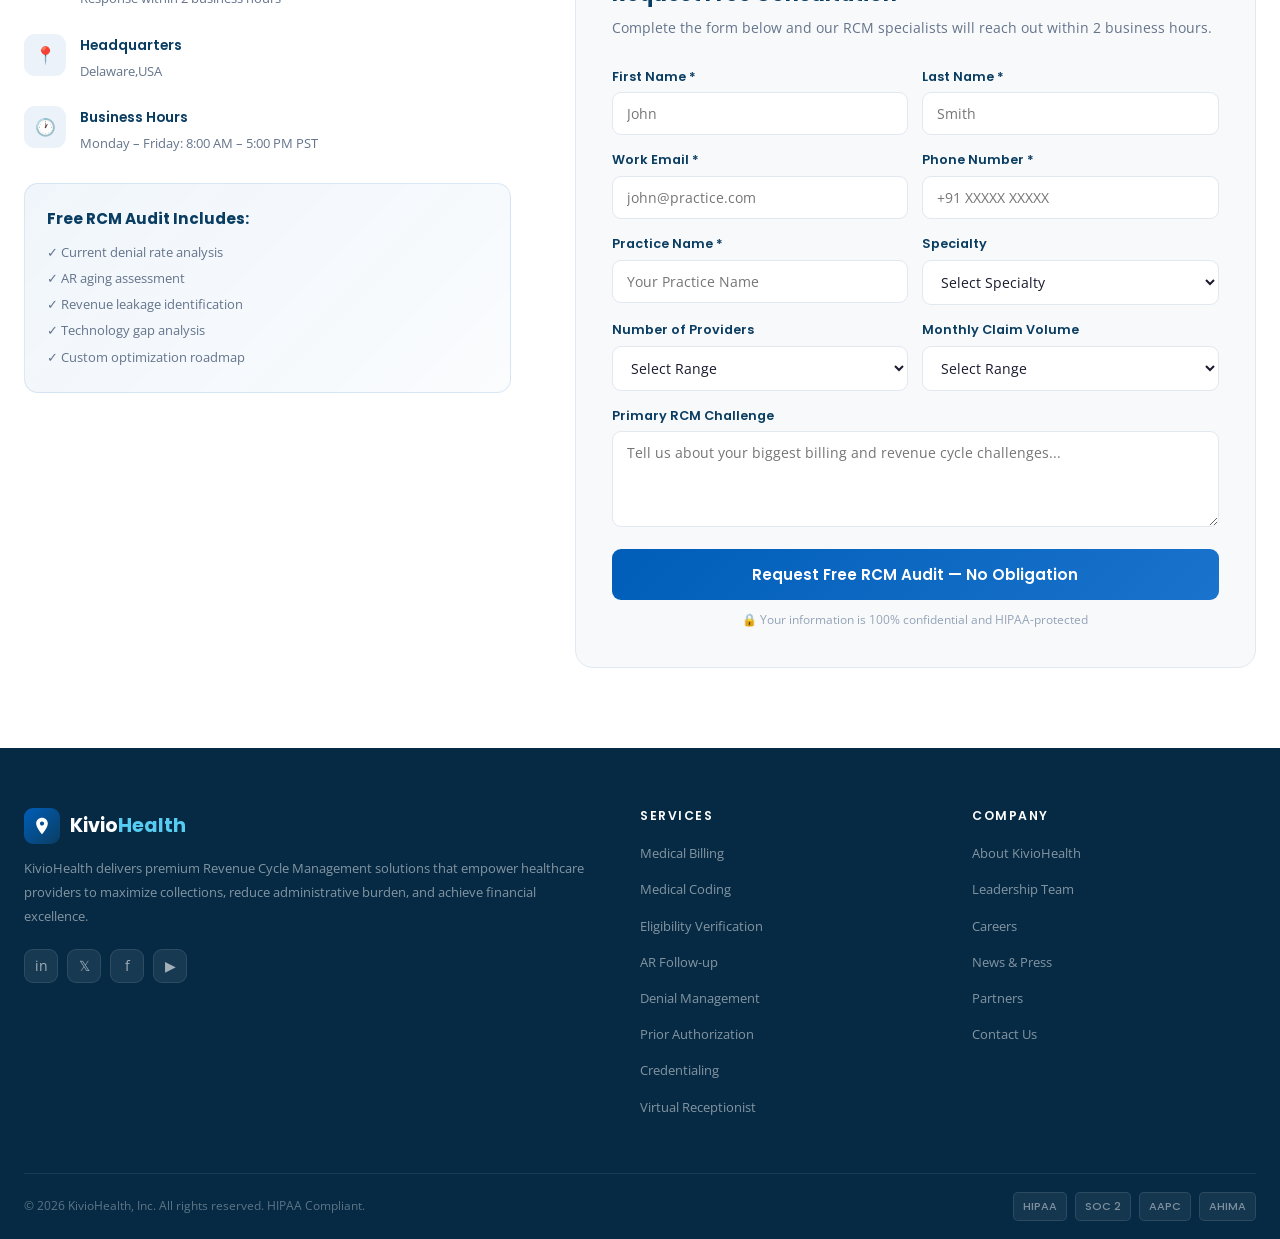
==== commit 52ad1937: "Update hero stats: providers and years experience figures Made-with: Cursor" ====
--- a/kiviohealth (2).html
+++ b/kiviohealth (2).html
@@ -62,8 +62,8 @@
       <div class="hero-stats">
         <div class="hero-stat"><div class="hero-stat-num">99.2%</div><div class="hero-stat-label">Claim Accuracy</div></div>
         <div class="hero-stat"><div class="hero-stat-num">30%</div><div class="hero-stat-label">Revenue Increase</div></div>
-        <div class="hero-stat"><div class="hero-stat-num">500+</div><div class="hero-stat-label">Providers Served</div></div>
-        <div class="hero-stat"><div class="hero-stat-num">15+</div><div class="hero-stat-label">Years Experience</div></div>
+        <div class="hero-stat"><div class="hero-stat-num">50+</div><div class="hero-stat-label">Providers Served</div></div>
+        <div class="hero-stat"><div class="hero-stat-num">10+</div><div class="hero-stat-label">Years Experience</div></div>
       </div>
     </div>
     <div class="hero-visual">
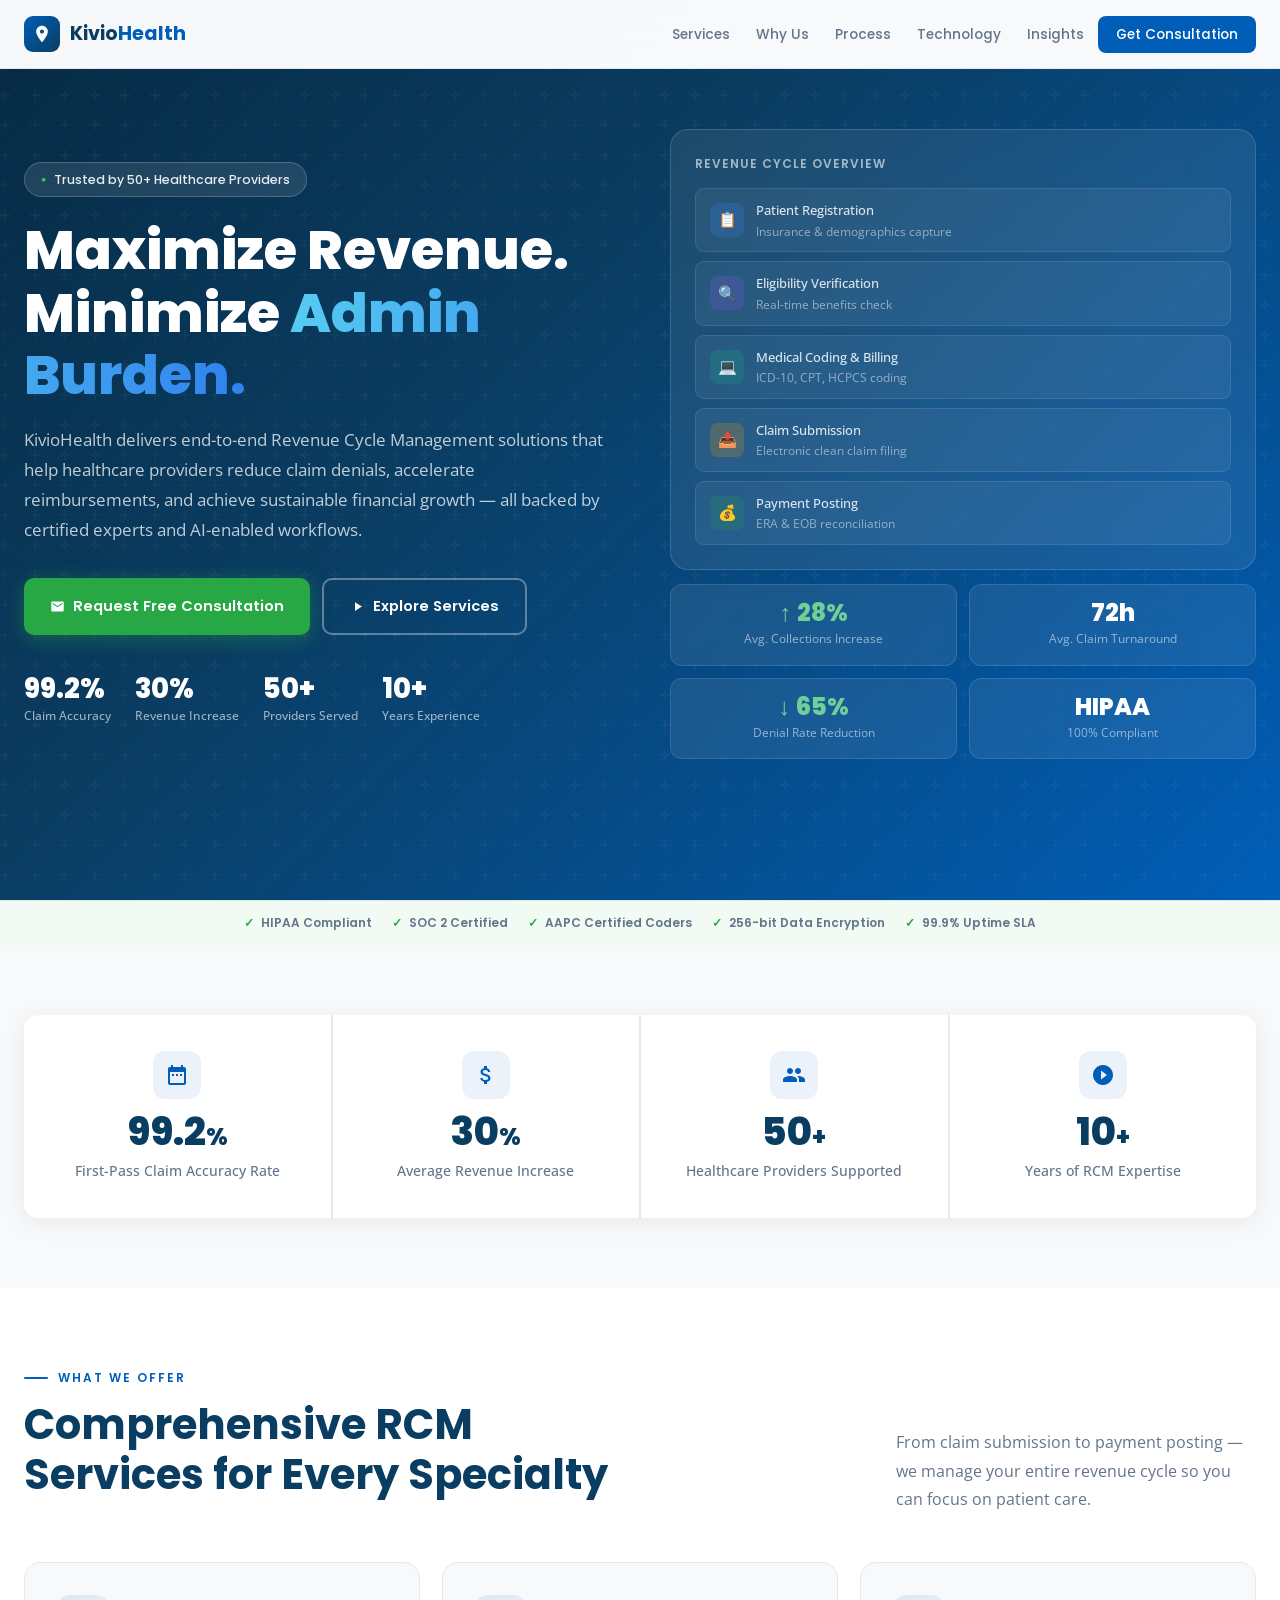
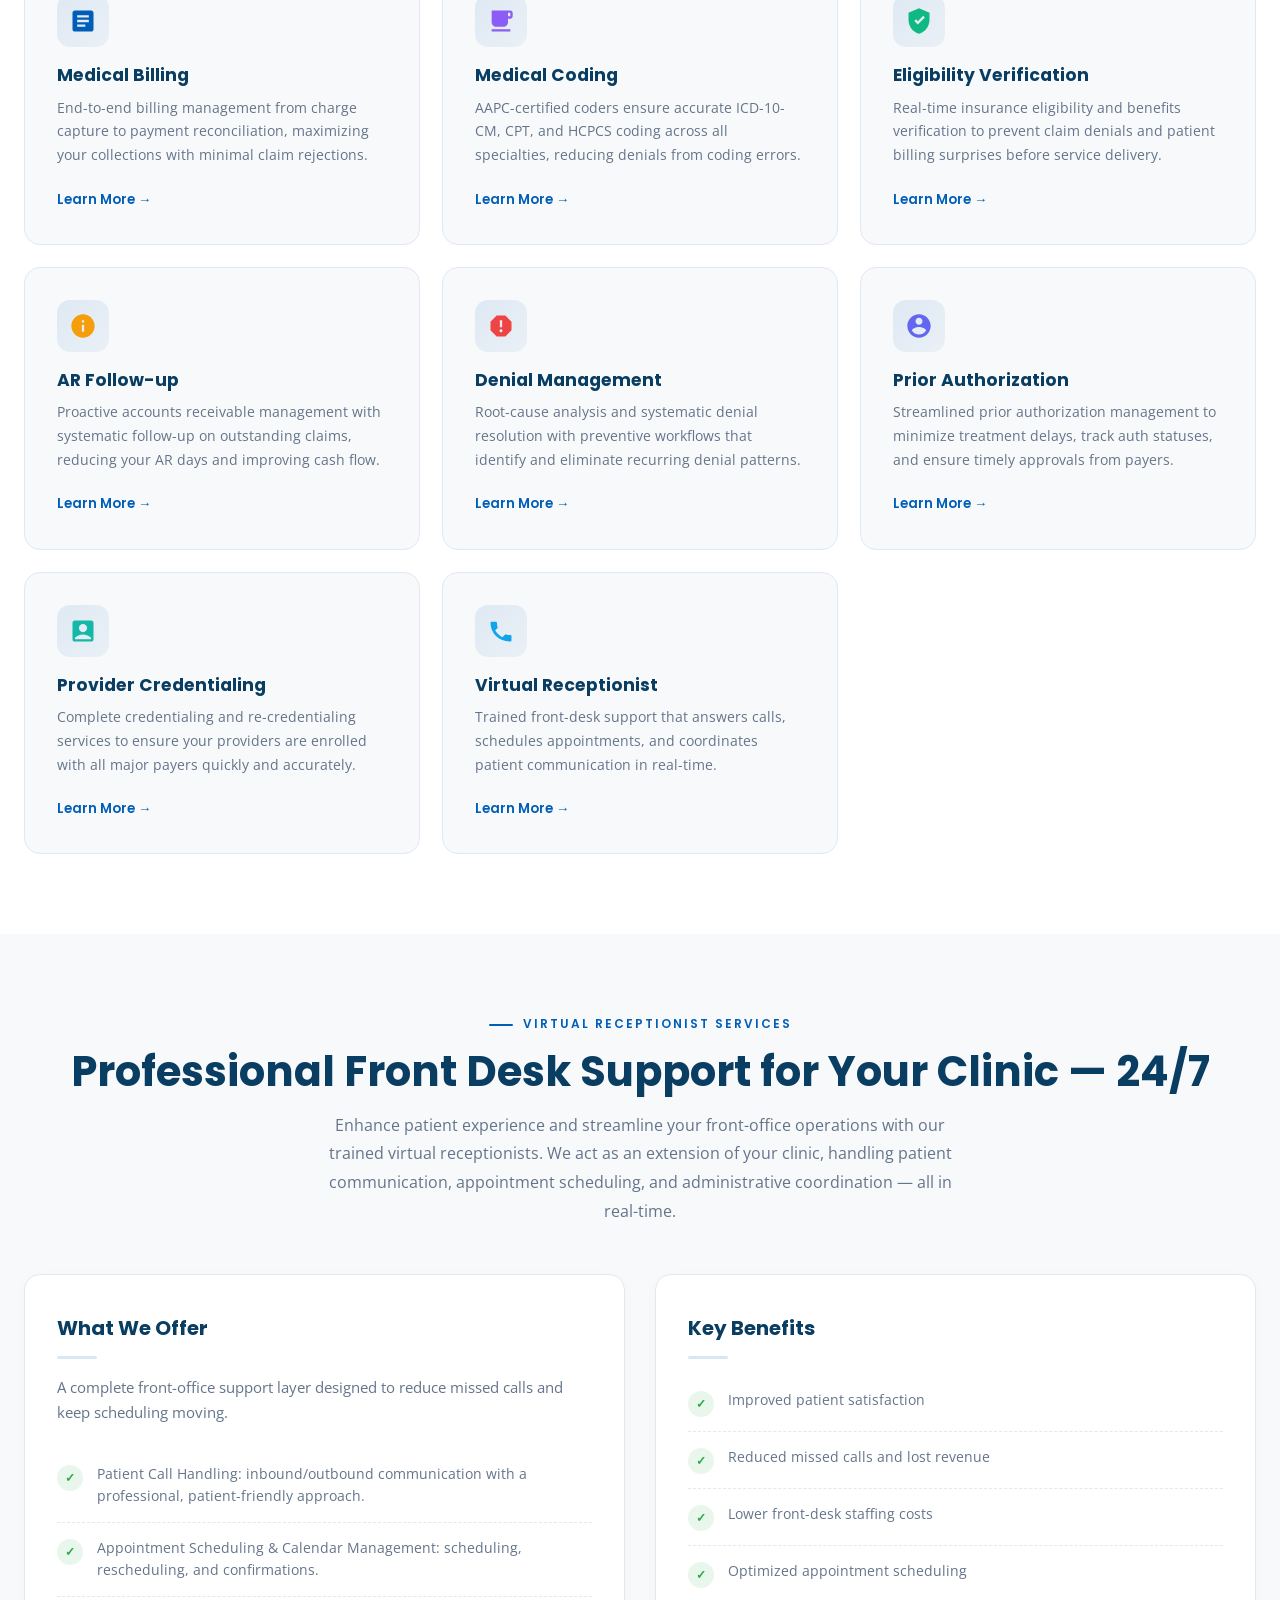
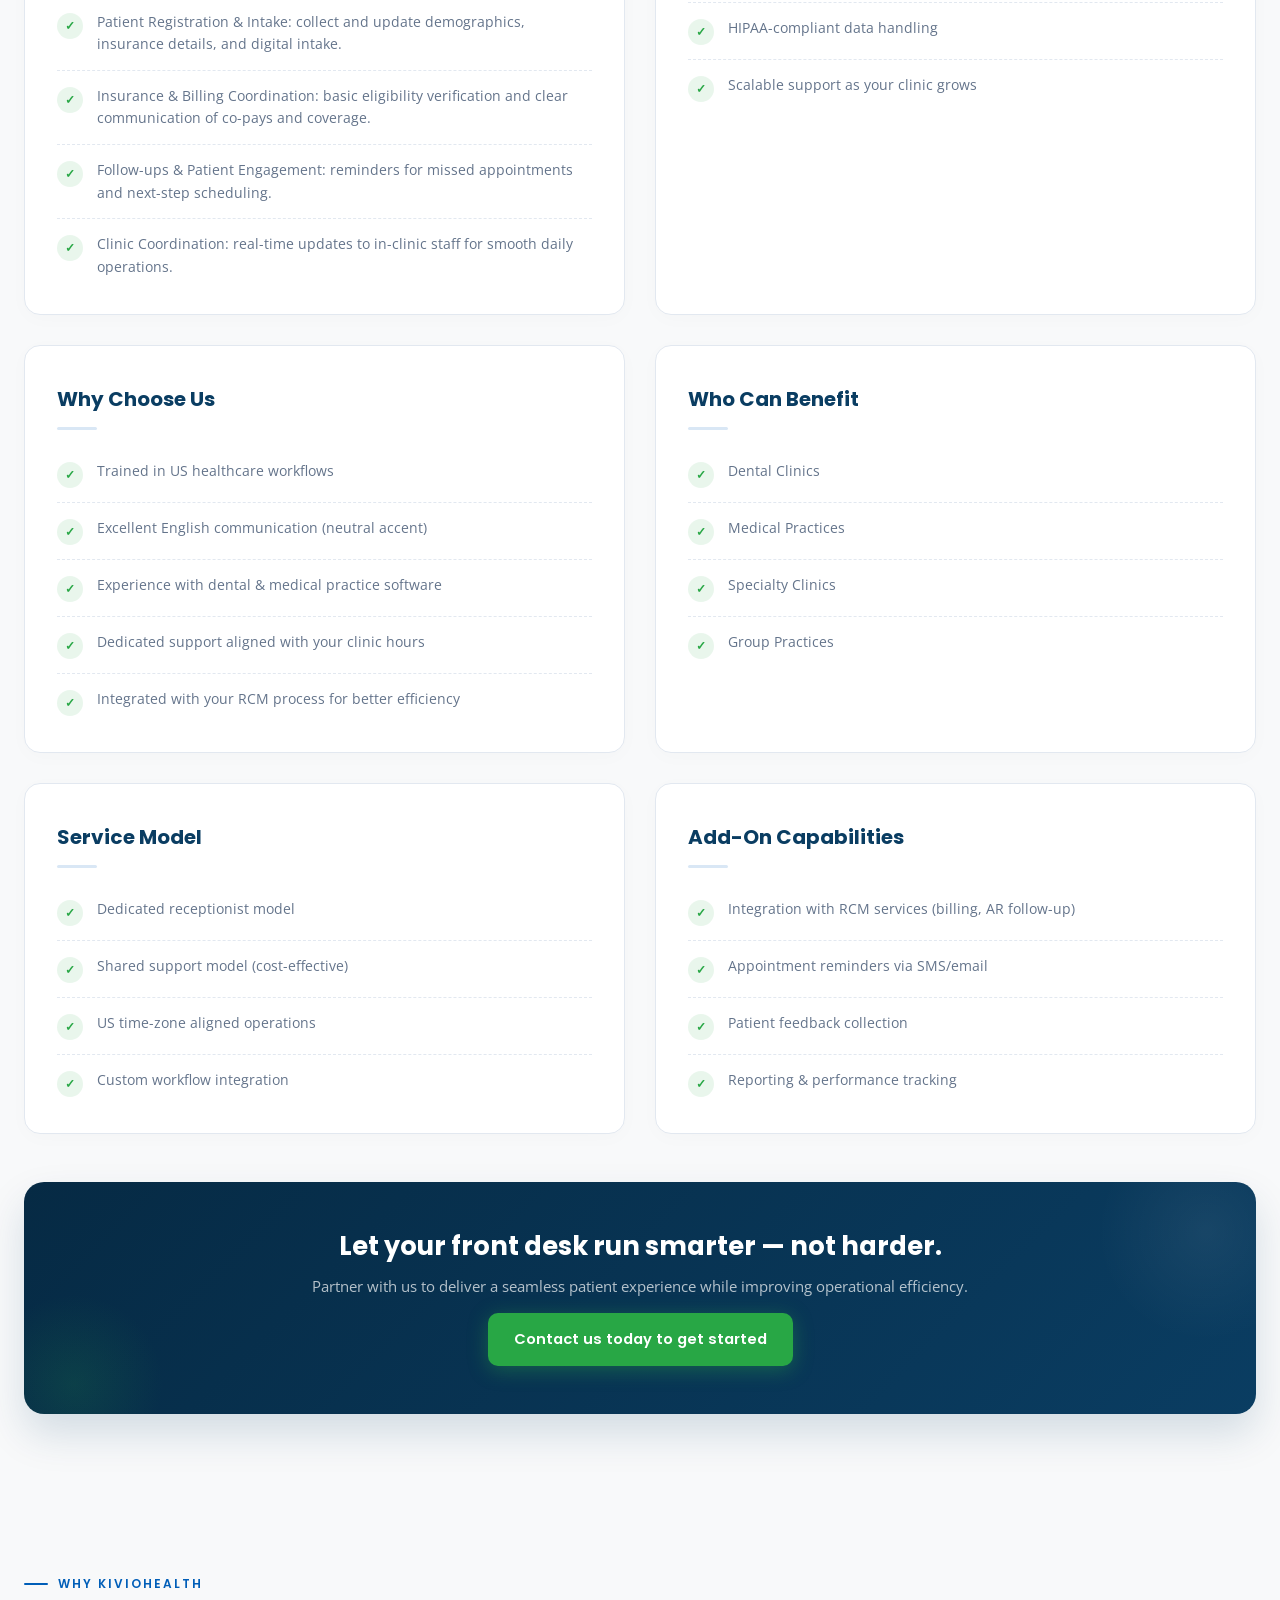
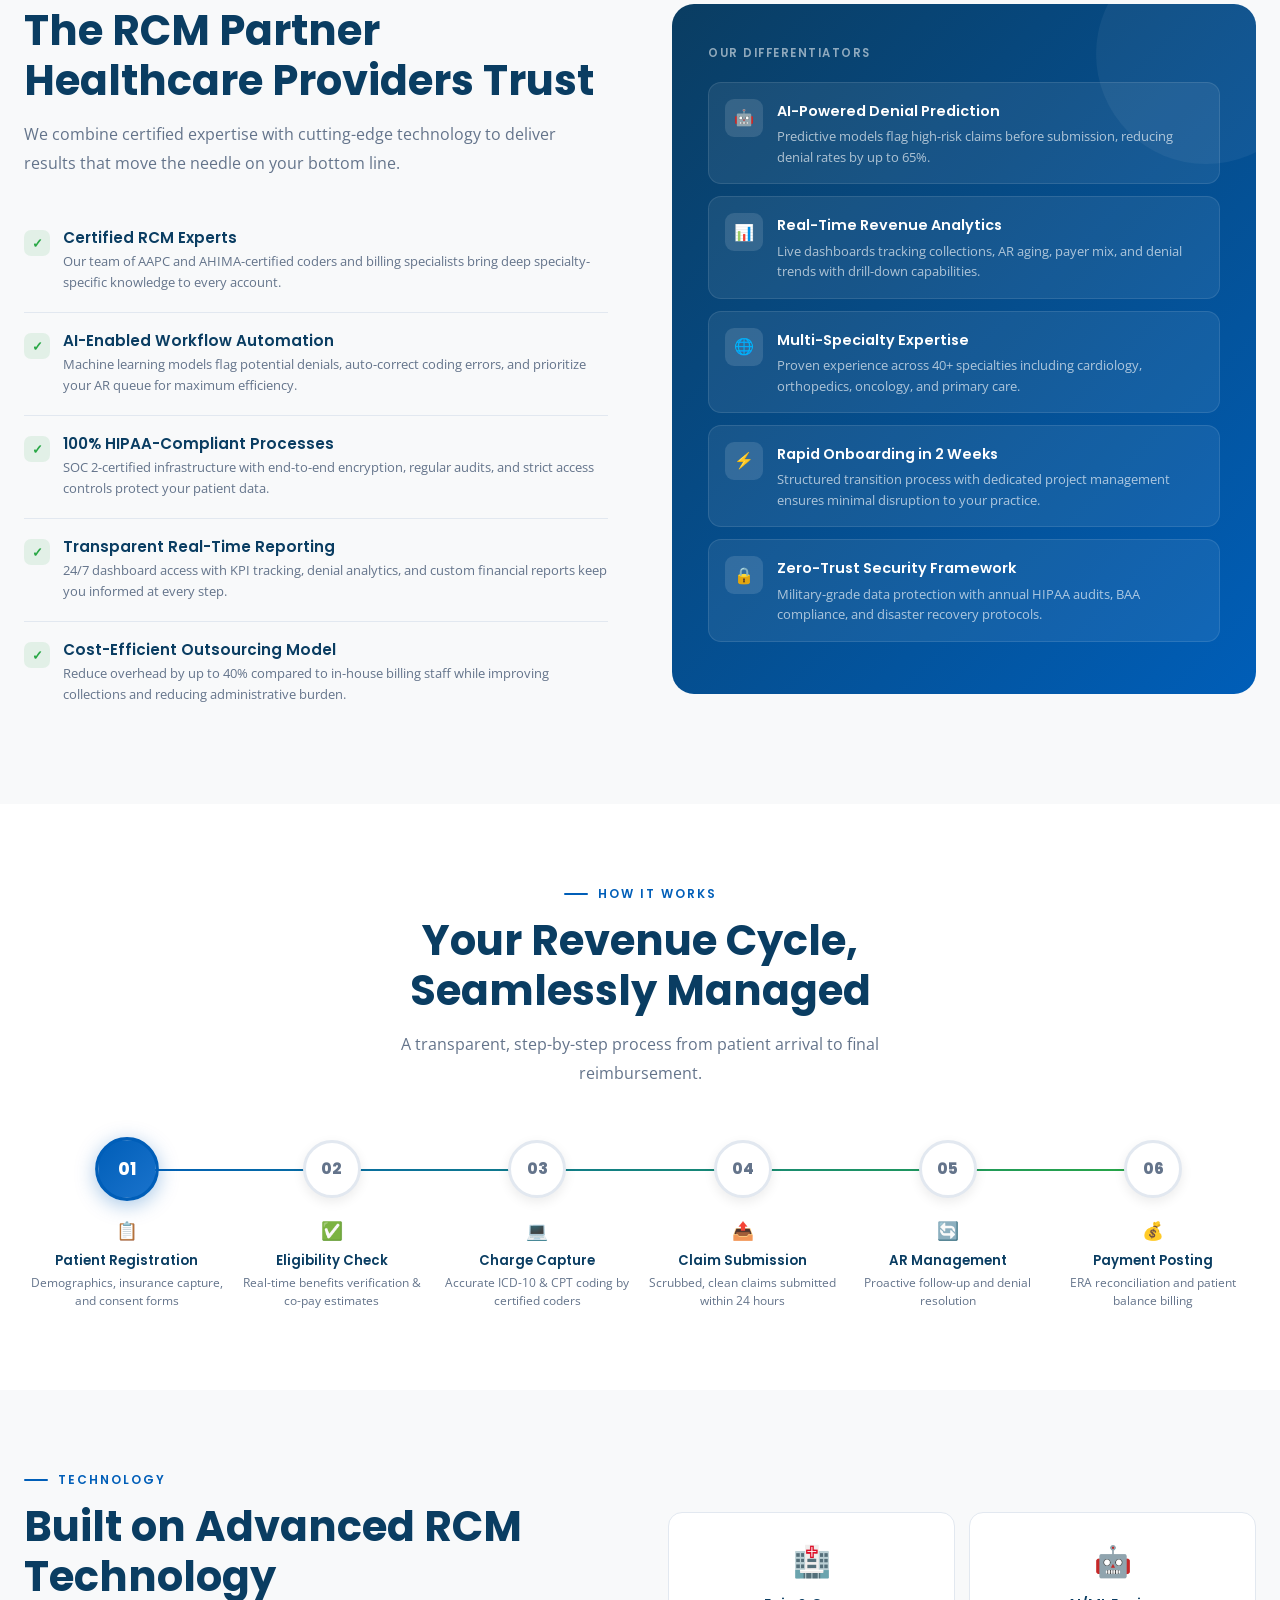
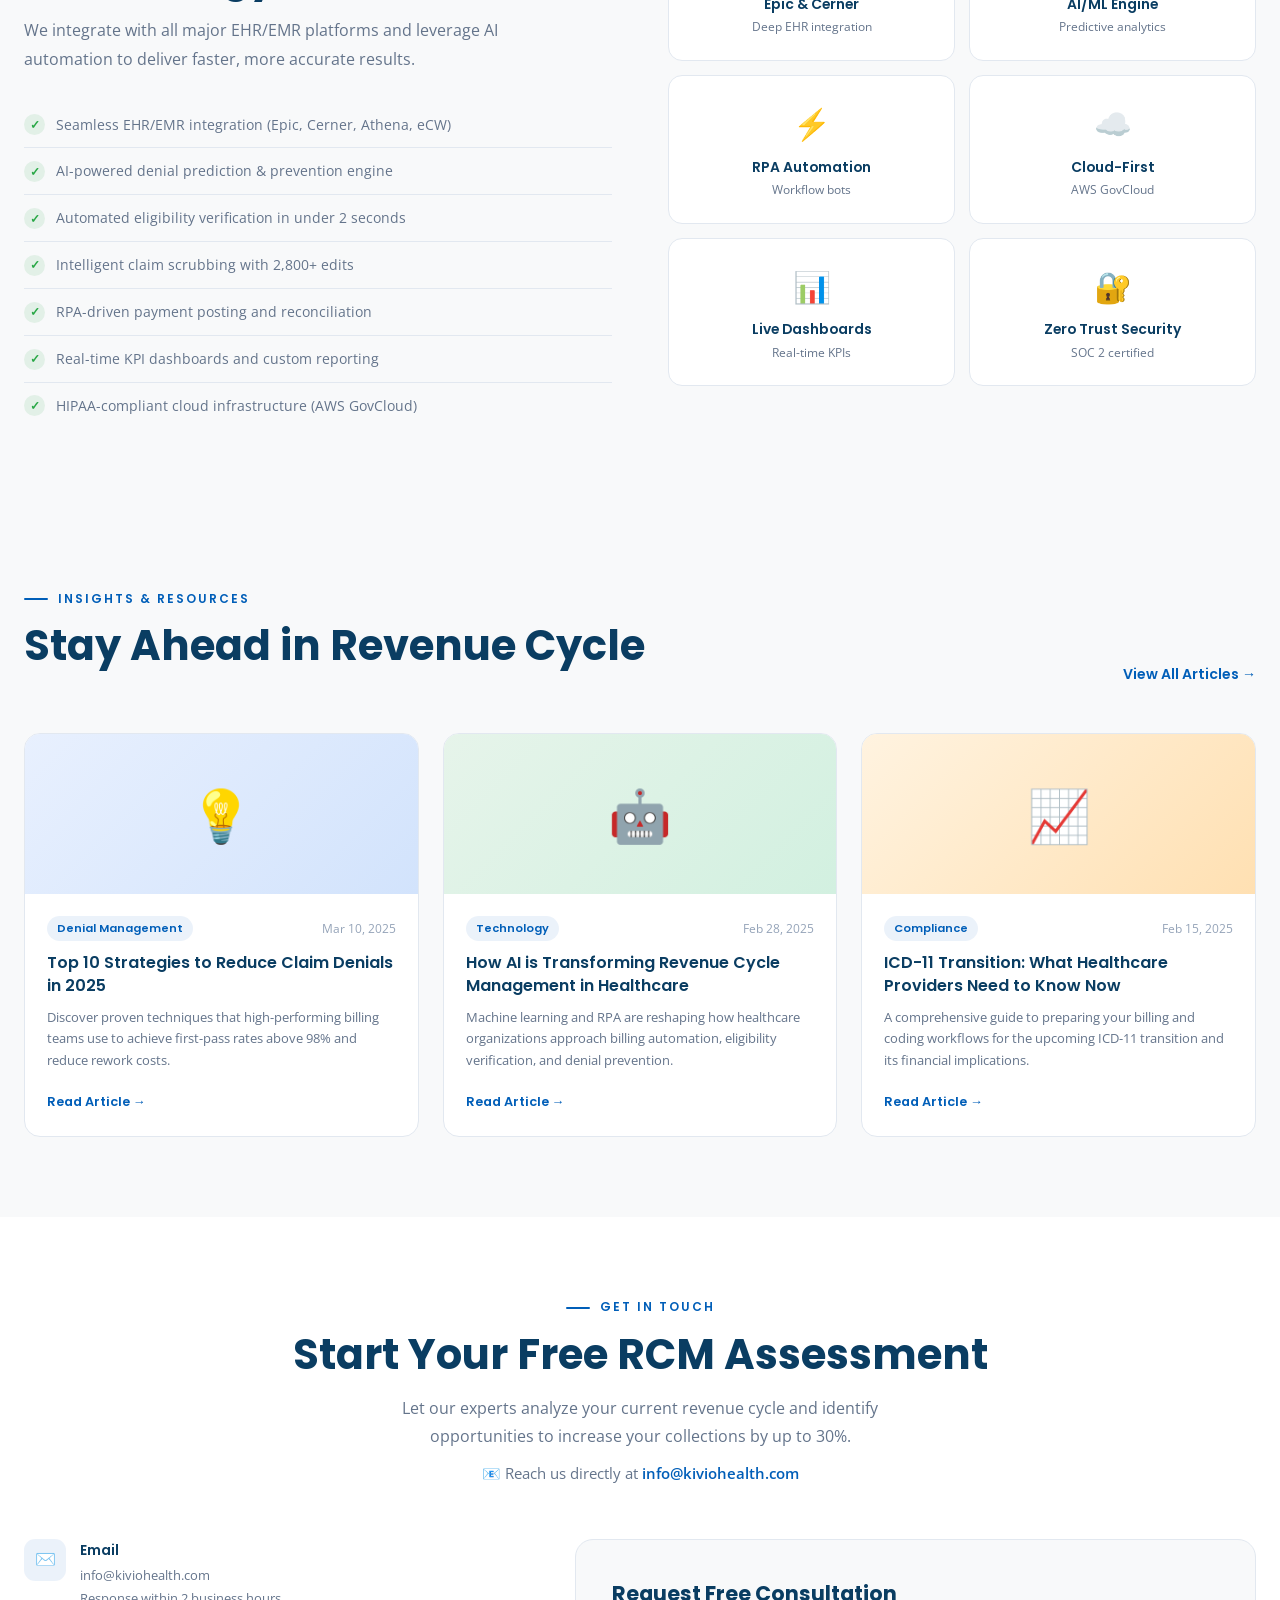
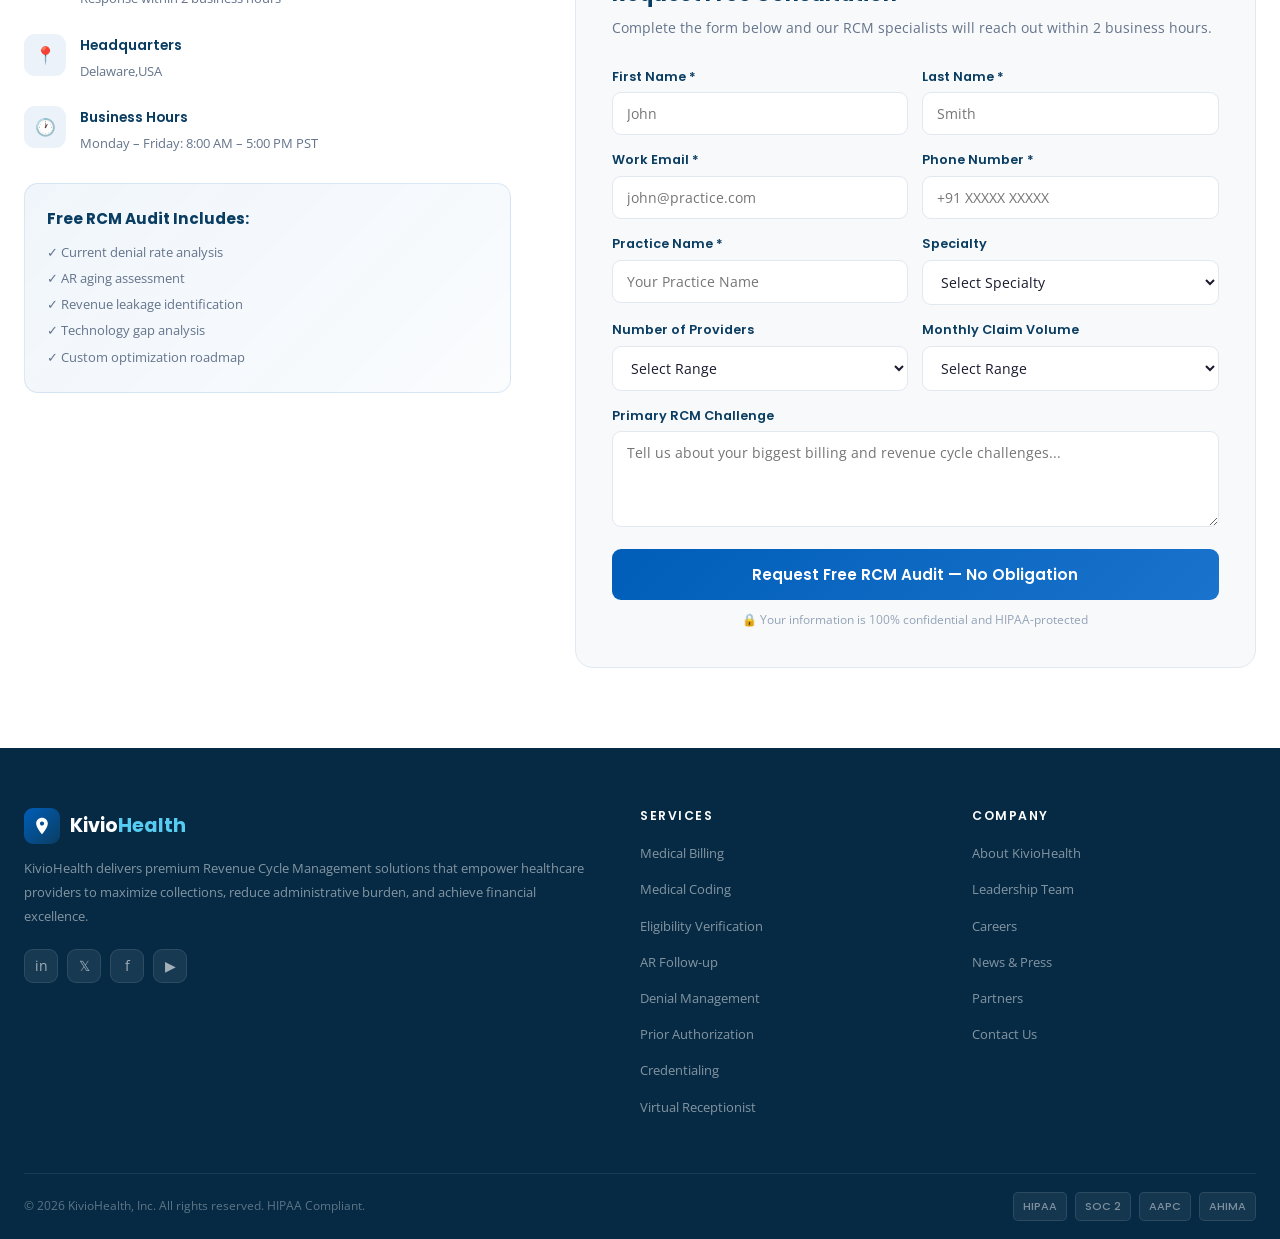
==== commit cbb37e58: "Align trust section stats with hero (50+ providers, 10+ years) Made-with: Cursor" ====
--- a/kiviohealth (2).html
+++ b/kiviohealth (2).html
@@ -46,7 +46,7 @@
 <section class="hero" id="hero">
   <div class="hero-inner">
     <div class="hero-content">
-      <div class="hero-badge">Trusted by 500+ Healthcare Providers</div>
+      <div class="hero-badge">Trusted by 50+ Healthcare Providers</div>
       <h1>Maximize Revenue.<br>Minimize <span class="highlight">Admin Burden.</span></h1>
       <p class="hero-desc">KivioHealth delivers end-to-end Revenue Cycle Management solutions that help healthcare providers reduce claim denials, accelerate reimbursements, and achieve sustainable financial growth — all backed by certified experts and AI-enabled workflows.</p>
       <div class="hero-btns">
@@ -104,8 +104,8 @@
     <div class="trust-grid reveal">
       <div class="trust-item"><div class="trust-icon"><svg width="24" height="24" fill="currentColor" viewBox="0 0 24 24"><path d="M9 11H7v2h2v-2zm4 0h-2v2h2v-2zm4 0h-2v2h2v-2zm2-7h-1V2h-2v2H8V2H6v2H5c-1.11 0-1.99.9-1.99 2L3 20c0 1.1.89 2 2 2h14c1.1 0 2-.9 2-2V6c0-1.1-.9-2-2-2zm0 16H5V9h14v11z"/></svg></div><div class="trust-num">99.2<span>%</span></div><div class="trust-label">First-Pass Claim Accuracy Rate</div></div>
       <div class="trust-item"><div class="trust-icon"><svg width="24" height="24" fill="currentColor" viewBox="0 0 24 24"><path d="M11.8 10.9c-2.27-.59-3-1.2-3-2.15 0-1.09 1.01-1.85 2.7-1.85 1.78 0 2.44.85 2.5 2.1h2.21c-.07-1.72-1.12-3.3-3.21-3.81V3h-3v2.16c-1.94.42-3.5 1.68-3.5 3.61 0 2.31 1.91 3.46 4.7 4.13 2.5.6 3 1.48 3 2.41 0 .69-.49 1.79-2.7 1.79-2.06 0-2.87-.92-2.98-2.1h-2.2c.12 2.19 1.76 3.42 3.68 3.83V21h3v-2.15c1.95-.37 3.5-1.5 3.5-3.55 0-2.84-2.43-3.81-4.7-4.4z"/></svg></div><div class="trust-num">30<span>%</span></div><div class="trust-label">Average Revenue Increase</div></div>
-      <div class="trust-item"><div class="trust-icon"><svg width="24" height="24" fill="currentColor" viewBox="0 0 24 24"><path d="M16 11c1.66 0 2.99-1.34 2.99-3S17.66 5 16 5c-1.66 0-3 1.34-3 3s1.34 3 3 3zm-8 0c1.66 0 2.99-1.34 2.99-3S9.66 5 8 5C6.34 5 5 6.34 5 8s1.34 3 3 3zm0 2c-2.33 0-7 1.17-7 3.5V19h14v-2.5c0-2.33-4.67-3.5-7-3.5zm8 0c-.29 0-.62.02-.97.05 1.16.84 1.97 1.97 1.97 3.45V19h6v-2.5c0-2.33-4.67-3.5-7-3.5z"/></svg></div><div class="trust-num">500<span>+</span></div><div class="trust-label">Healthcare Providers Supported</div></div>
-      <div class="trust-item"><div class="trust-icon"><svg width="24" height="24" fill="currentColor" viewBox="0 0 24 24"><path d="M12 2C6.48 2 2 6.48 2 12s4.48 10 10 10 10-4.48 10-10S17.52 2 12 2zm-2 14.5v-9l6 4.5-6 4.5z"/></svg></div><div class="trust-num">15<span>+</span></div><div class="trust-label">Years of RCM Expertise</div></div>
+      <div class="trust-item"><div class="trust-icon"><svg width="24" height="24" fill="currentColor" viewBox="0 0 24 24"><path d="M16 11c1.66 0 2.99-1.34 2.99-3S17.66 5 16 5c-1.66 0-3 1.34-3 3s1.34 3 3 3zm-8 0c1.66 0 2.99-1.34 2.99-3S9.66 5 8 5C6.34 5 5 6.34 5 8s1.34 3 3 3zm0 2c-2.33 0-7 1.17-7 3.5V19h14v-2.5c0-2.33-4.67-3.5-7-3.5zm8 0c-.29 0-.62.02-.97.05 1.16.84 1.97 1.97 1.97 3.45V19h6v-2.5c0-2.33-4.67-3.5-7-3.5z"/></svg></div><div class="trust-num">50<span>+</span></div><div class="trust-label">Healthcare Providers Supported</div></div>
+      <div class="trust-item"><div class="trust-icon"><svg width="24" height="24" fill="currentColor" viewBox="0 0 24 24"><path d="M12 2C6.48 2 2 6.48 2 12s4.48 10 10 10 10-4.48 10-10S17.52 2 12 2zm-2 14.5v-9l6 4.5-6 4.5z"/></svg></div><div class="trust-num">10<span>+</span></div><div class="trust-label">Years of RCM Expertise</div></div>
     </div>
   </div>
 </section>
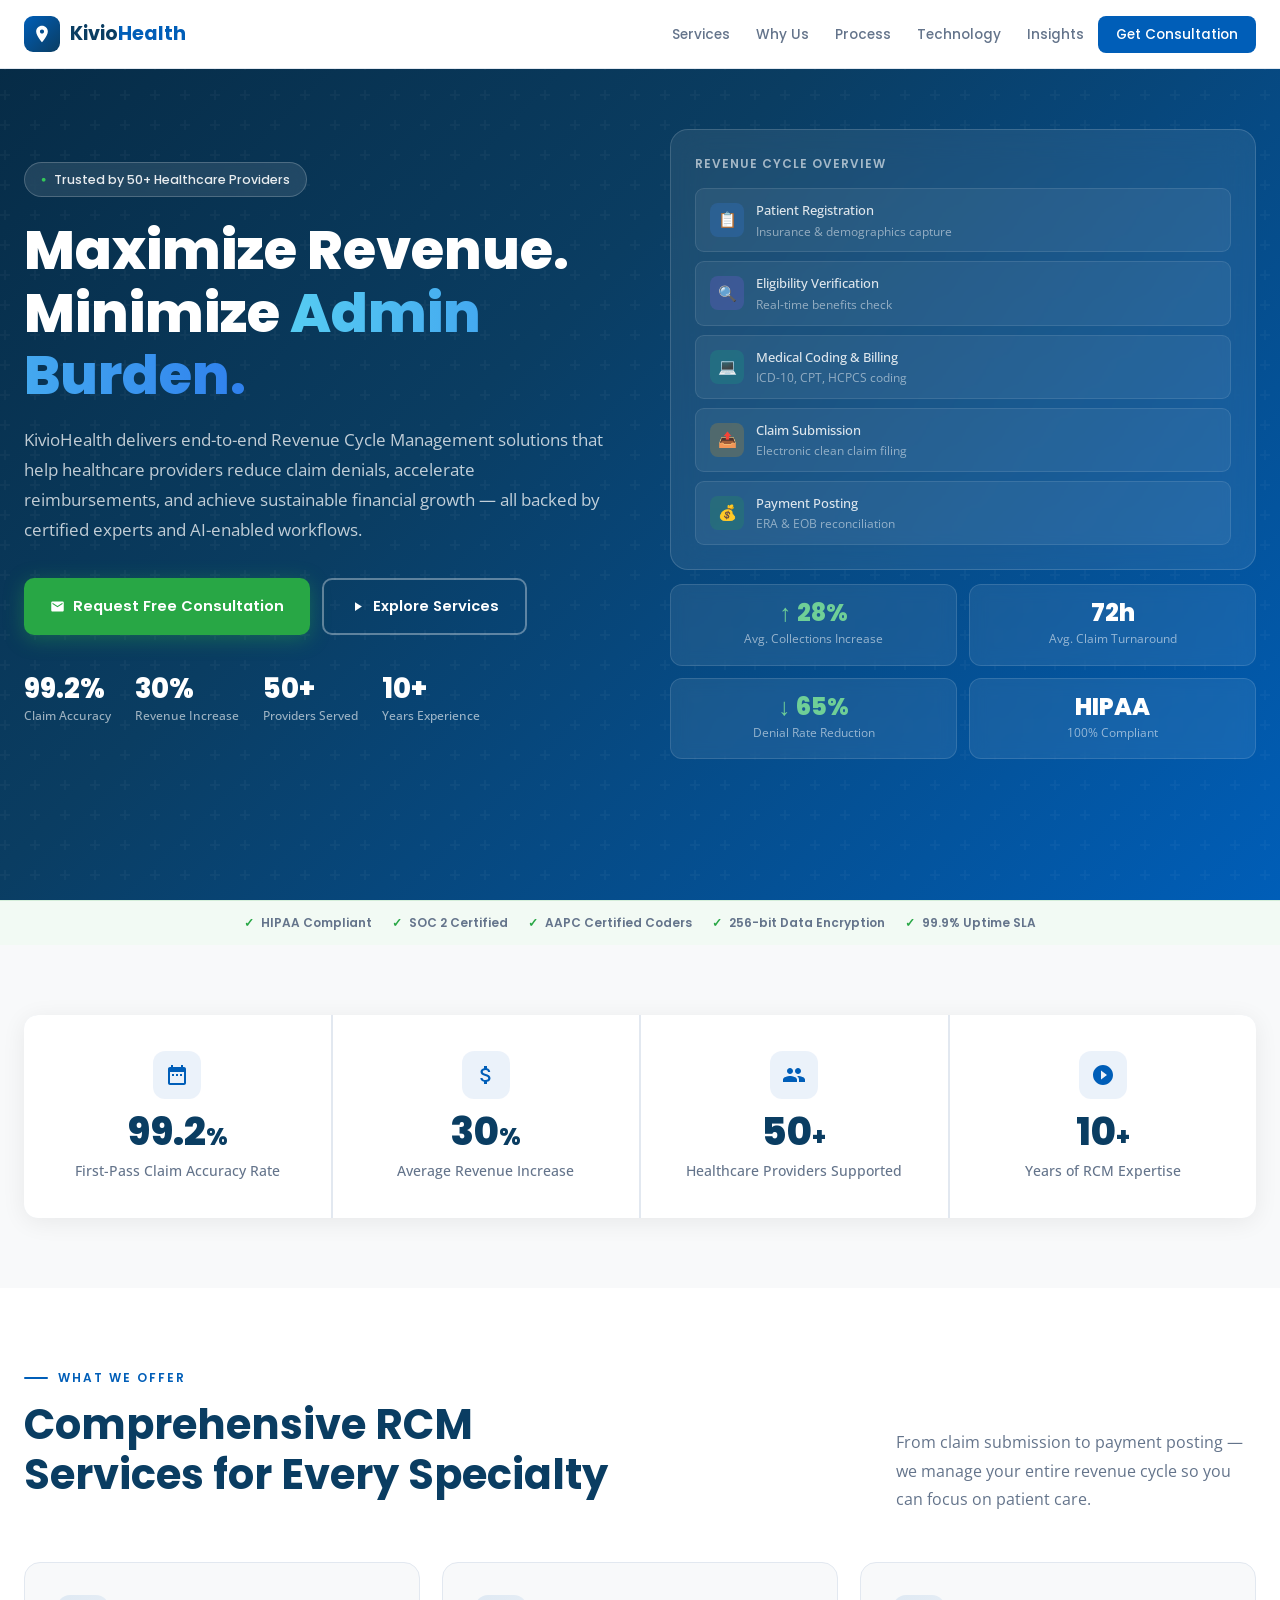
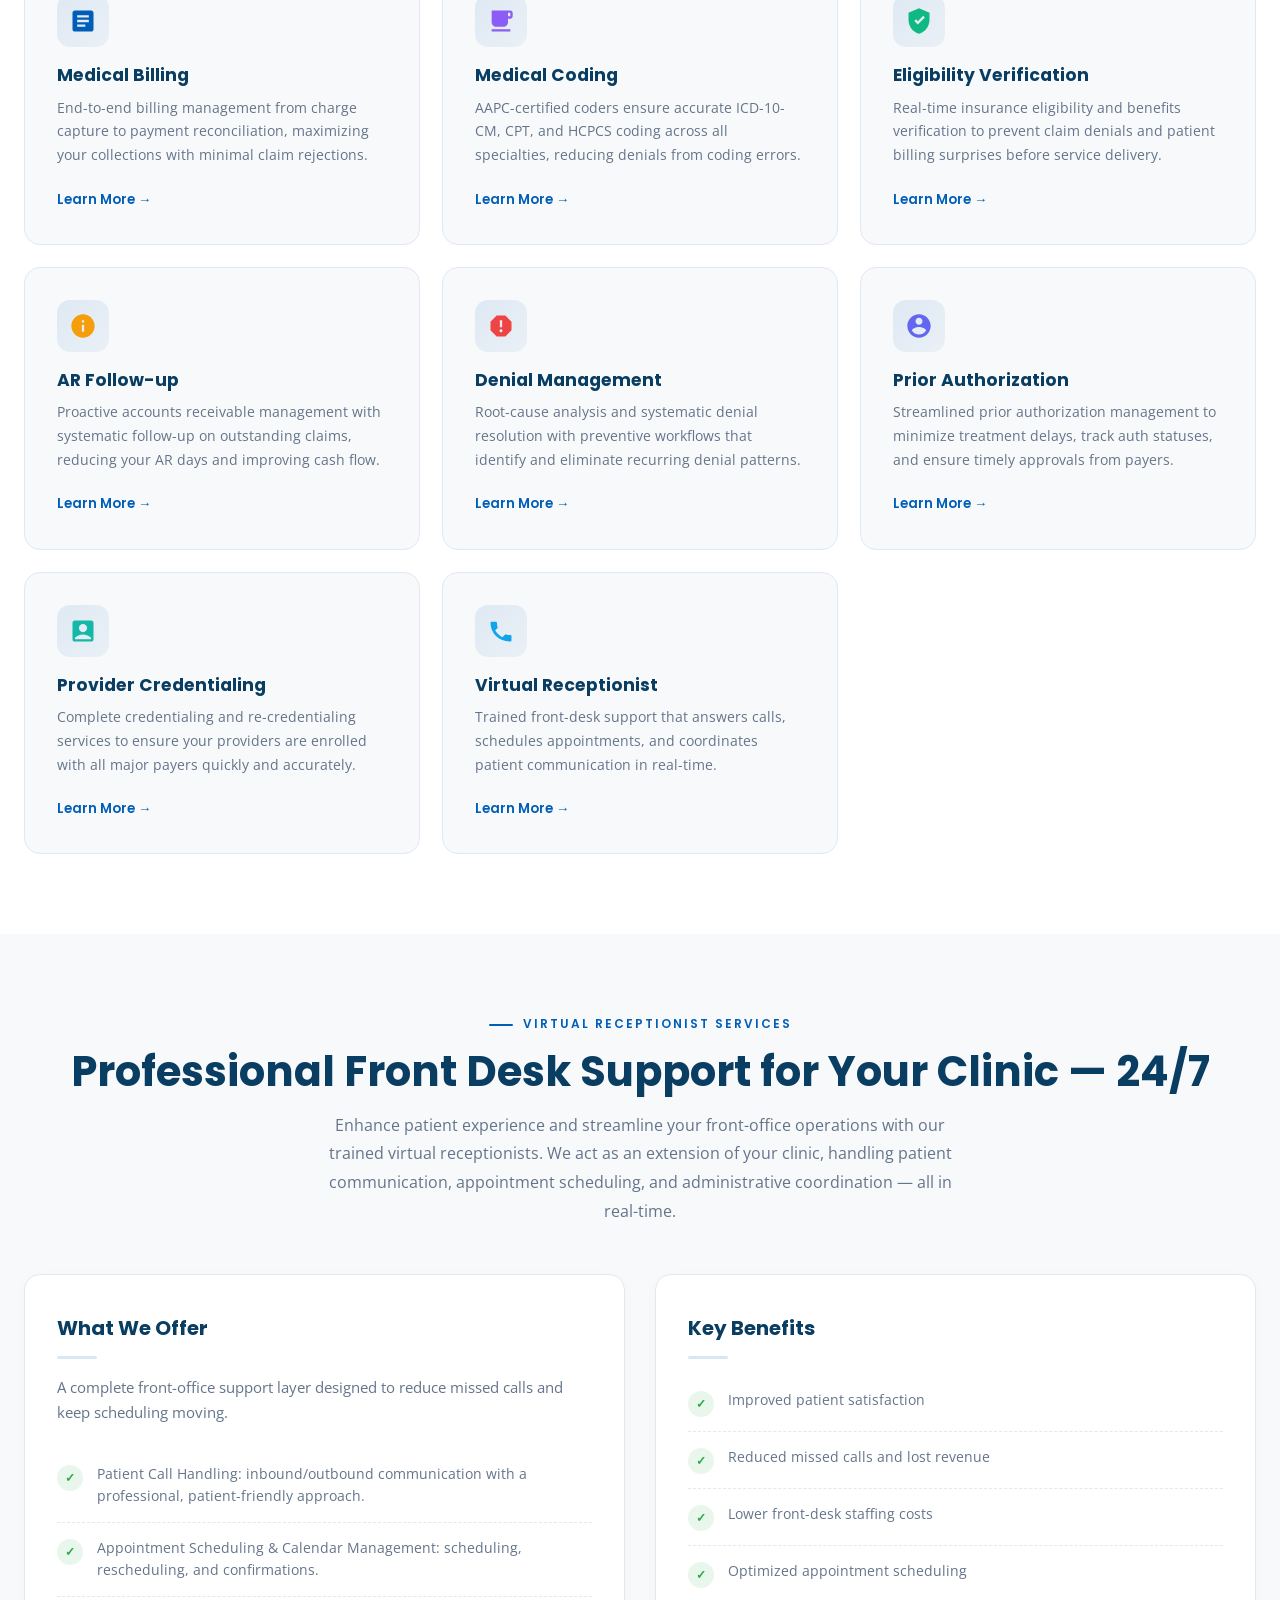
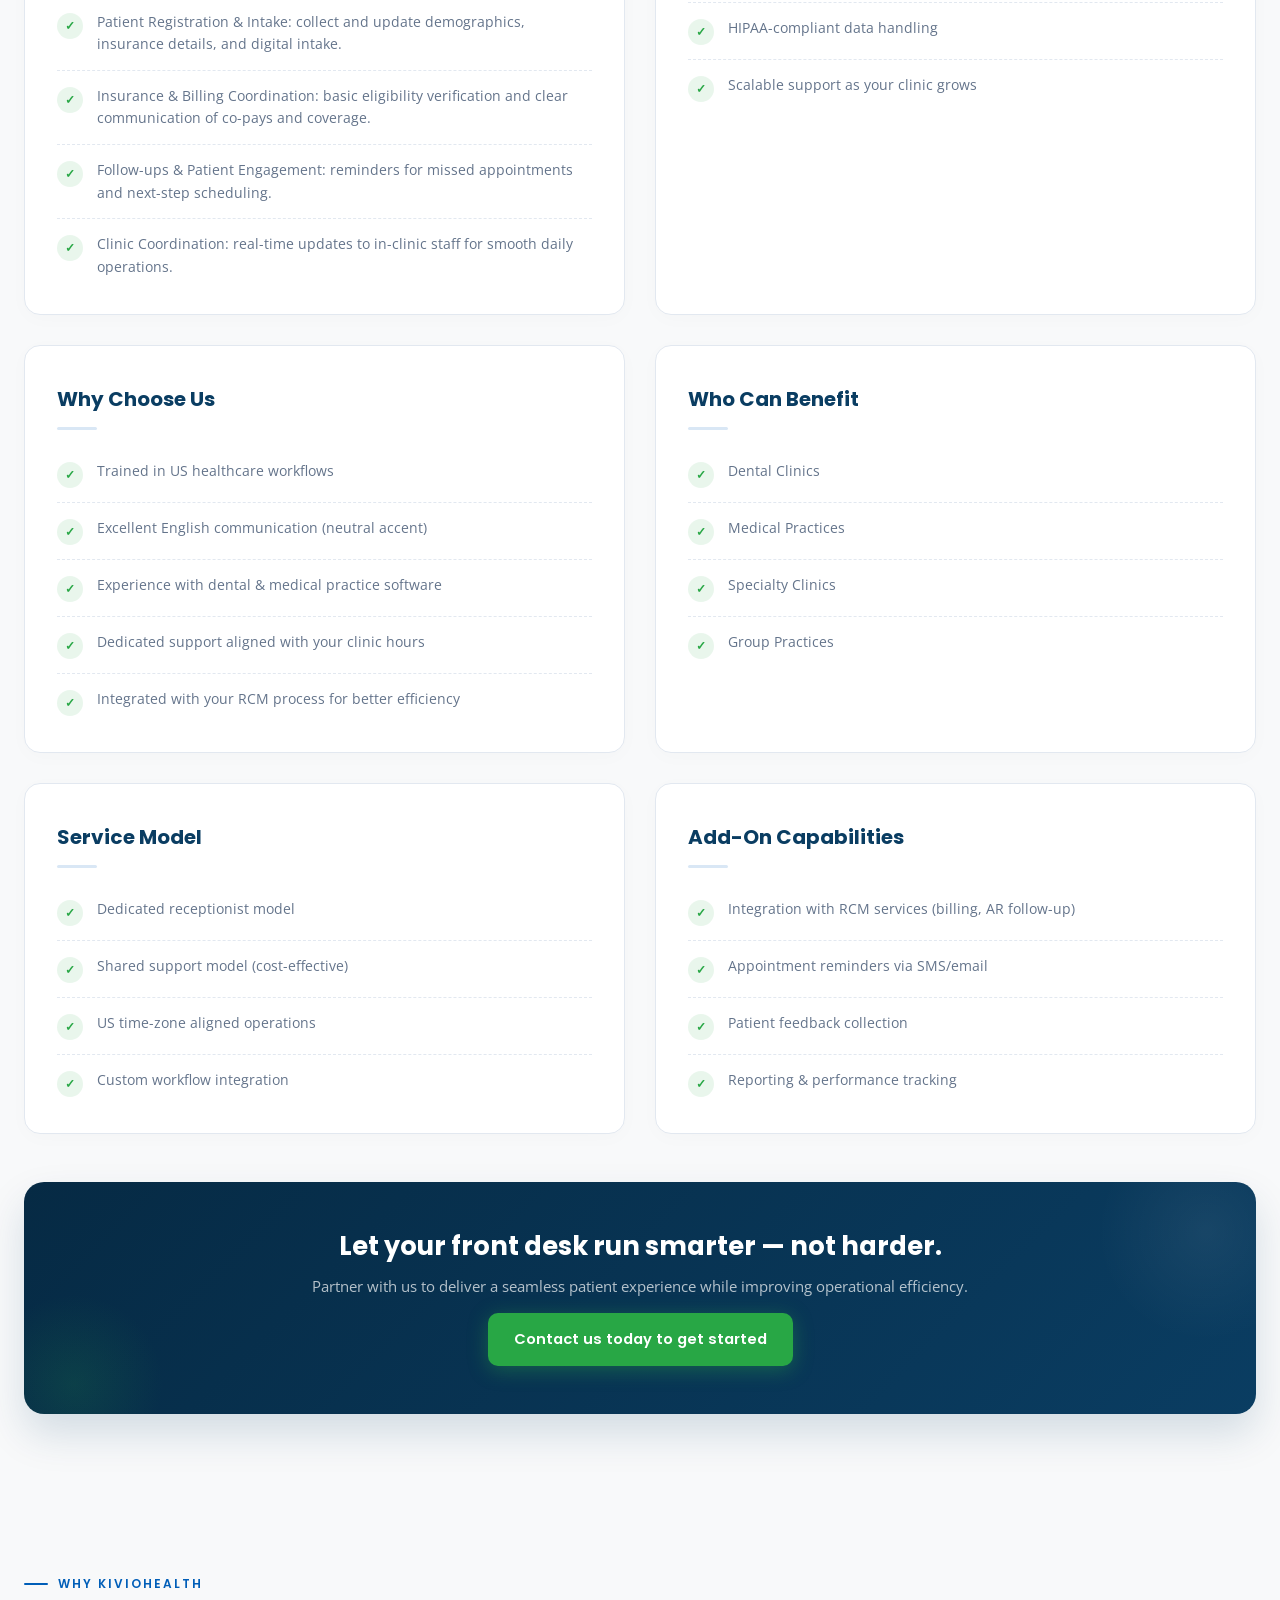
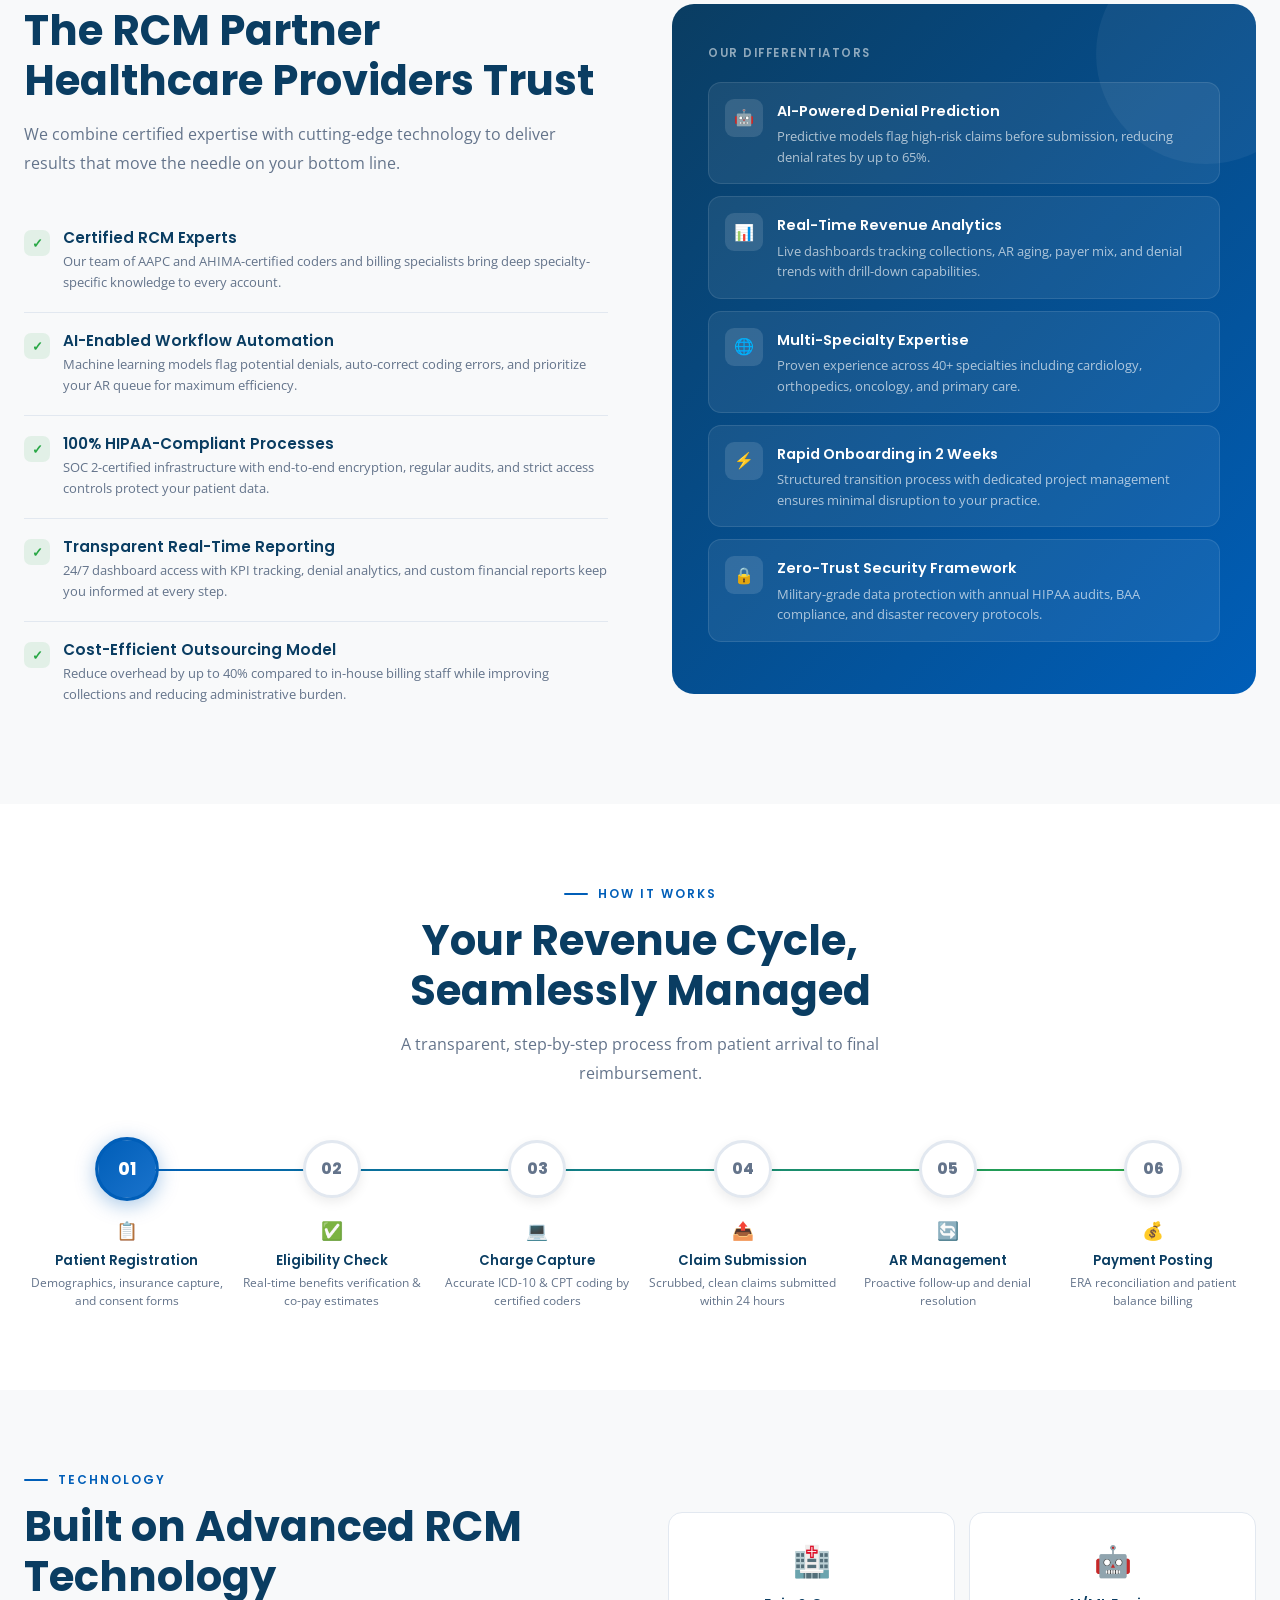
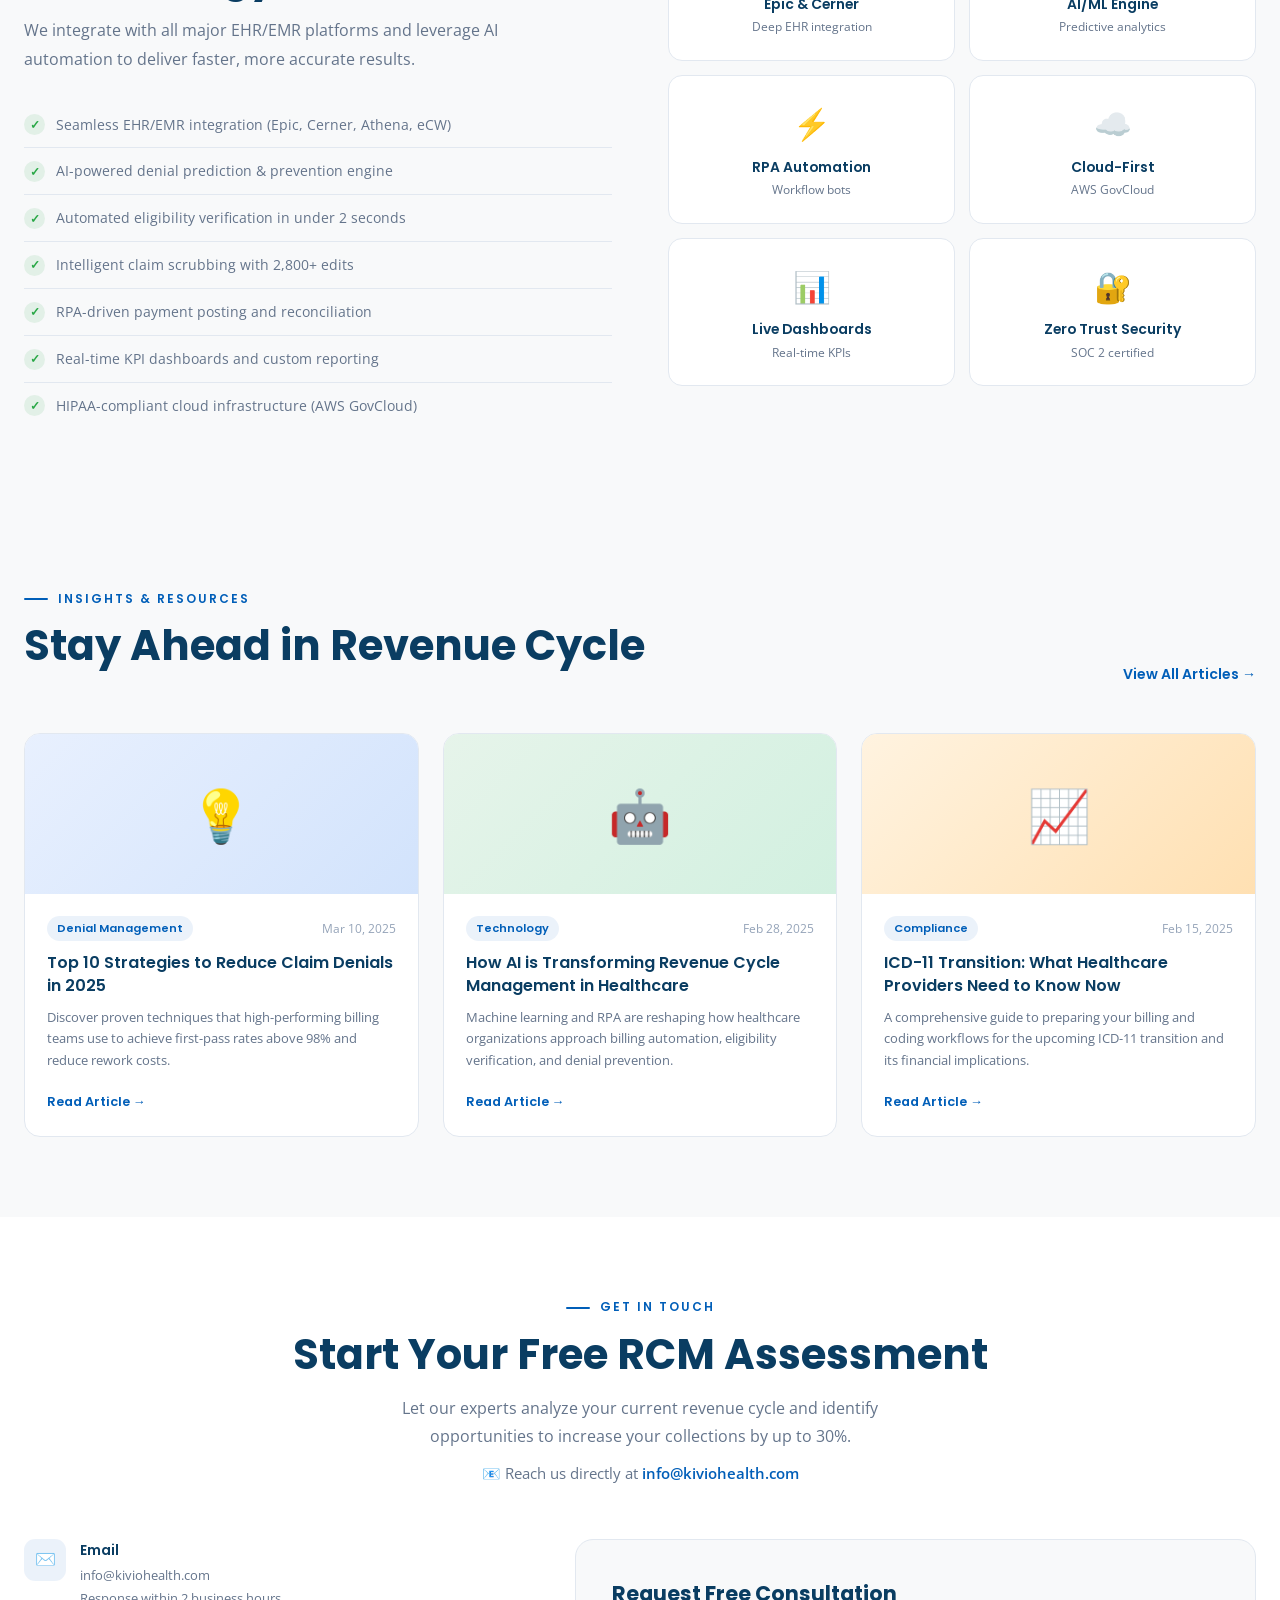
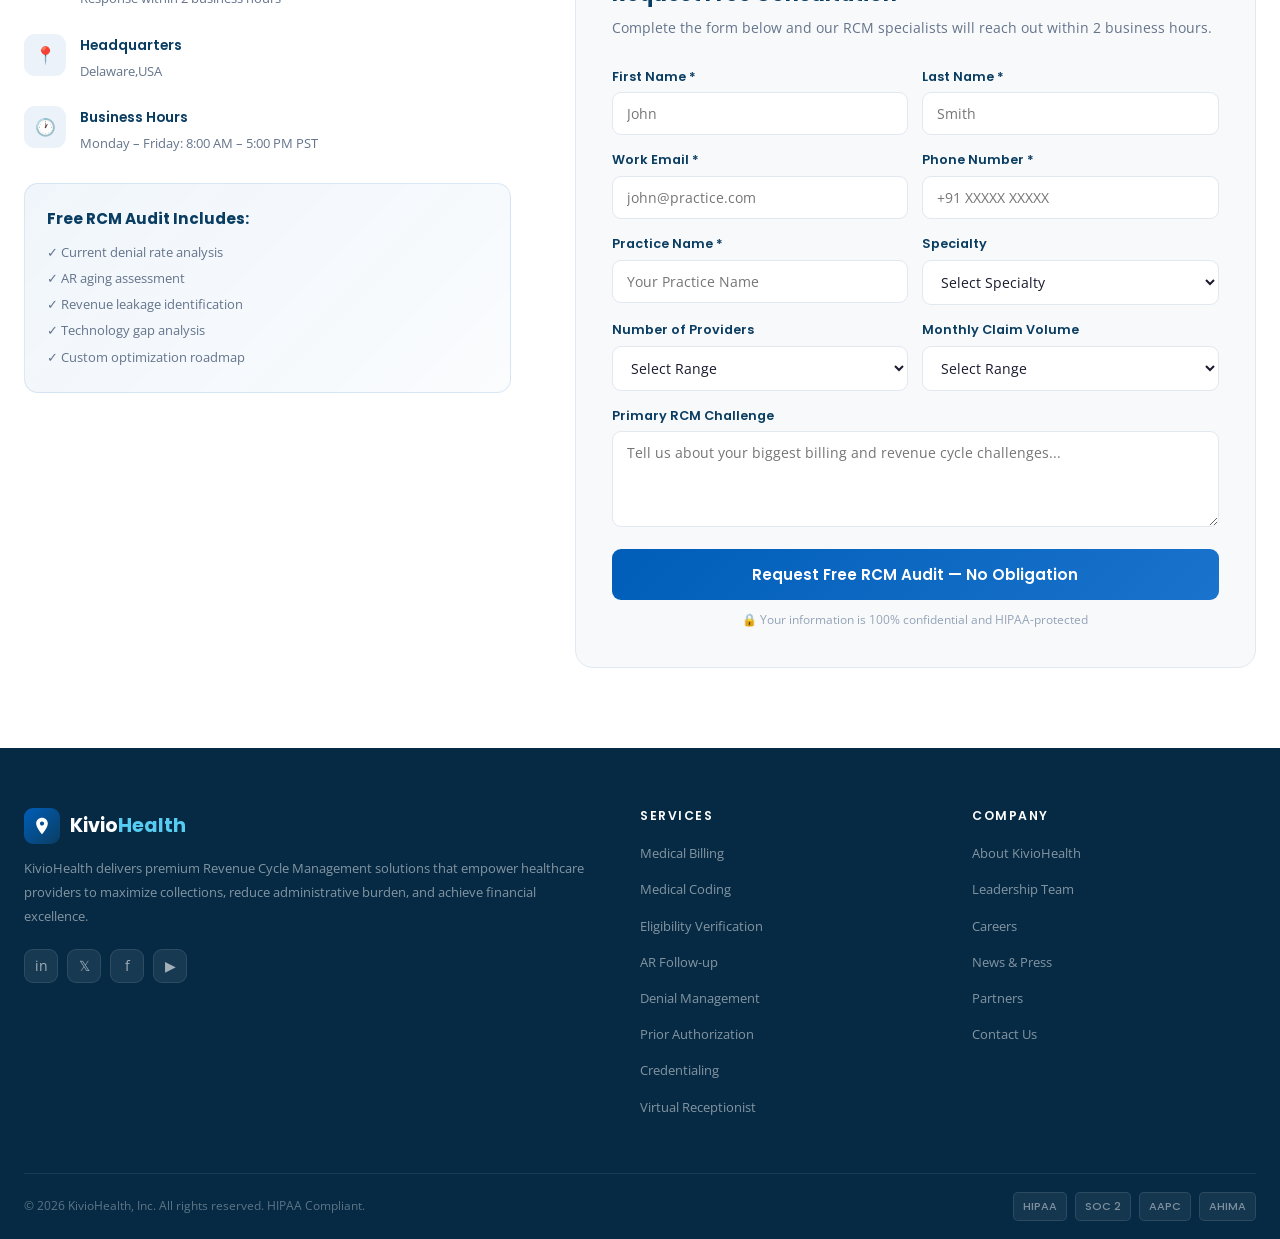
==== commit 131e32b5: "Update site logo" ====
--- a/kiviohealth (2).html
+++ b/kiviohealth (2).html
@@ -12,8 +12,8 @@
 <body>
 
 
-<nav class="navbar" id="navbar">
-  <div class="nav-inner">
+<nav class="navbar" id="navbar" style="background-color: white;">
+  <div class="nav-inner" style="background-color: white;">
     <a href="#hero" class="nav-logo">
       <div class="nav-logo-icon">
         <svg viewBox="0 0 24 24"><path d="M12 2C8.13 2 5 5.13 5 9c0 5.25 7 13 7 13s7-7.75 7-13c0-3.87-3.13-7-7-7zm0 9.5c-1.38 0-2.5-1.12-2.5-2.5s1.12-2.5 2.5-2.5 2.5 1.12 2.5 2.5-1.12 2.5-2.5 2.5z"/></svg>
@@ -352,7 +352,7 @@
         <div class="form-subtitle">Complete the form below and our RCM specialists will reach out within 2 business hours.</div>
         <form
           id="rcmForm"
-          action="https://formsubmit.co/mananpatel.phoenix@gmail.com"
+          action="https://formsubmit.co/info@kiviohealth.com"
           method="POST"
         >
           <!-- _next: used if JS is off (normal POST → redirect back instead of FormSubmit’s thanks page) -->
--- a/styles.css
+++ b/styles.css
@@ -32,6 +32,9 @@
 .nav-logo-icon svg{width:20px;height:20px;fill:#fff}
 .nav-logo-text{font-family:'Poppins',sans-serif;font-weight:700;font-size:1.2rem;color:var(--navy)}
 .nav-logo-text span{color:var(--primary)}
+.brand-logo-wrap{display:inline-flex;align-items:center;justify-content:center;background:transparent;border:none;border-radius:0;padding:0;box-shadow:none}
+.brand-logo{display:block;height:44px;width:auto}
+.brand-logo--footer{height:40px}
 .nav-links{display:flex;align-items:center;gap:2px;list-style:none}
 .nav-links a{color:var(--text-muted);font-size:.85rem;font-weight:500;padding:8px 12px;border-radius:8px;transition:all .2s;font-family:'Poppins',sans-serif}
 .nav-links a:hover{color:var(--primary);background:rgba(0,94,184,.06)}
@@ -479,6 +482,8 @@
   .nav-links{display:none}
   .hamburger{display:flex}
   .nav-inner{padding:0 16px;height:62px}
+  .brand-logo{height:40px}
+  .brand-logo--footer{height:36px}
   .mobile-nav{top:62px}
   .hero{padding-top:62px}
   .hero-inner{padding:40px 16px 52px;grid-template-columns:1fr}
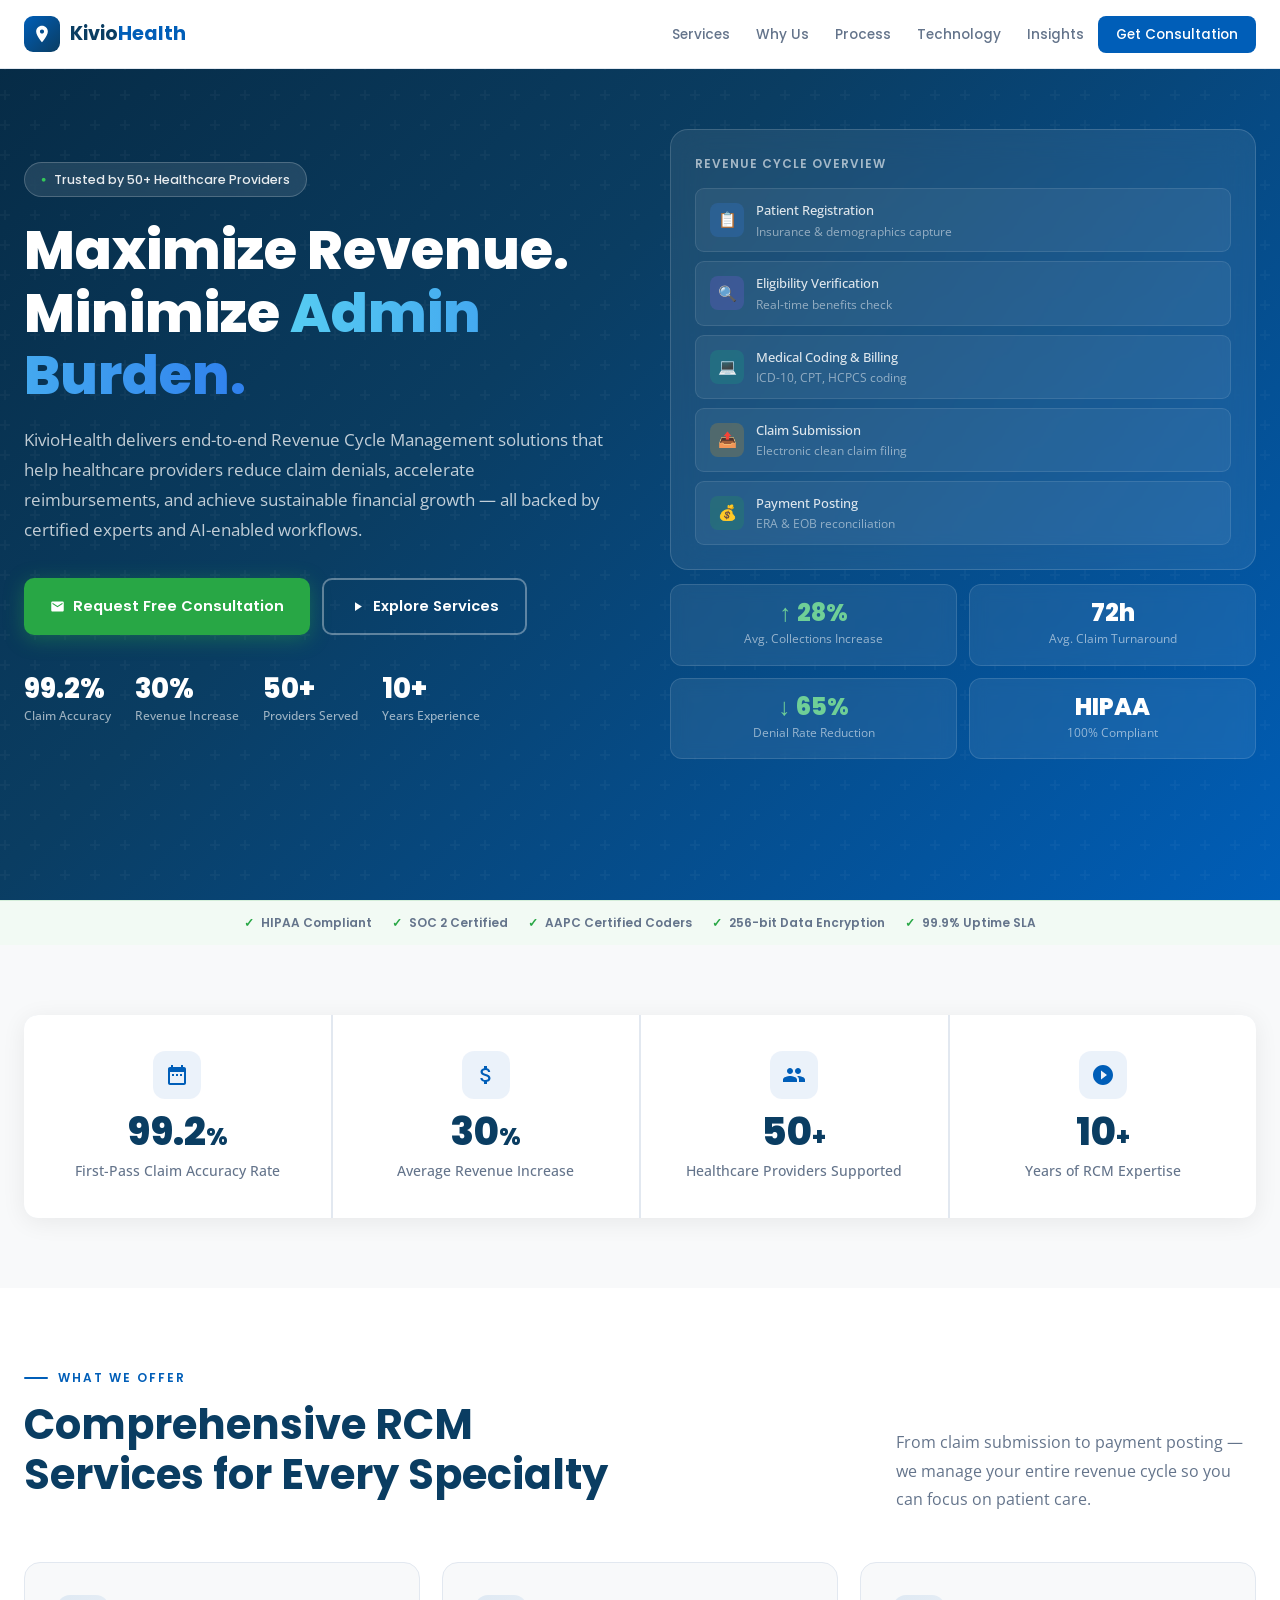
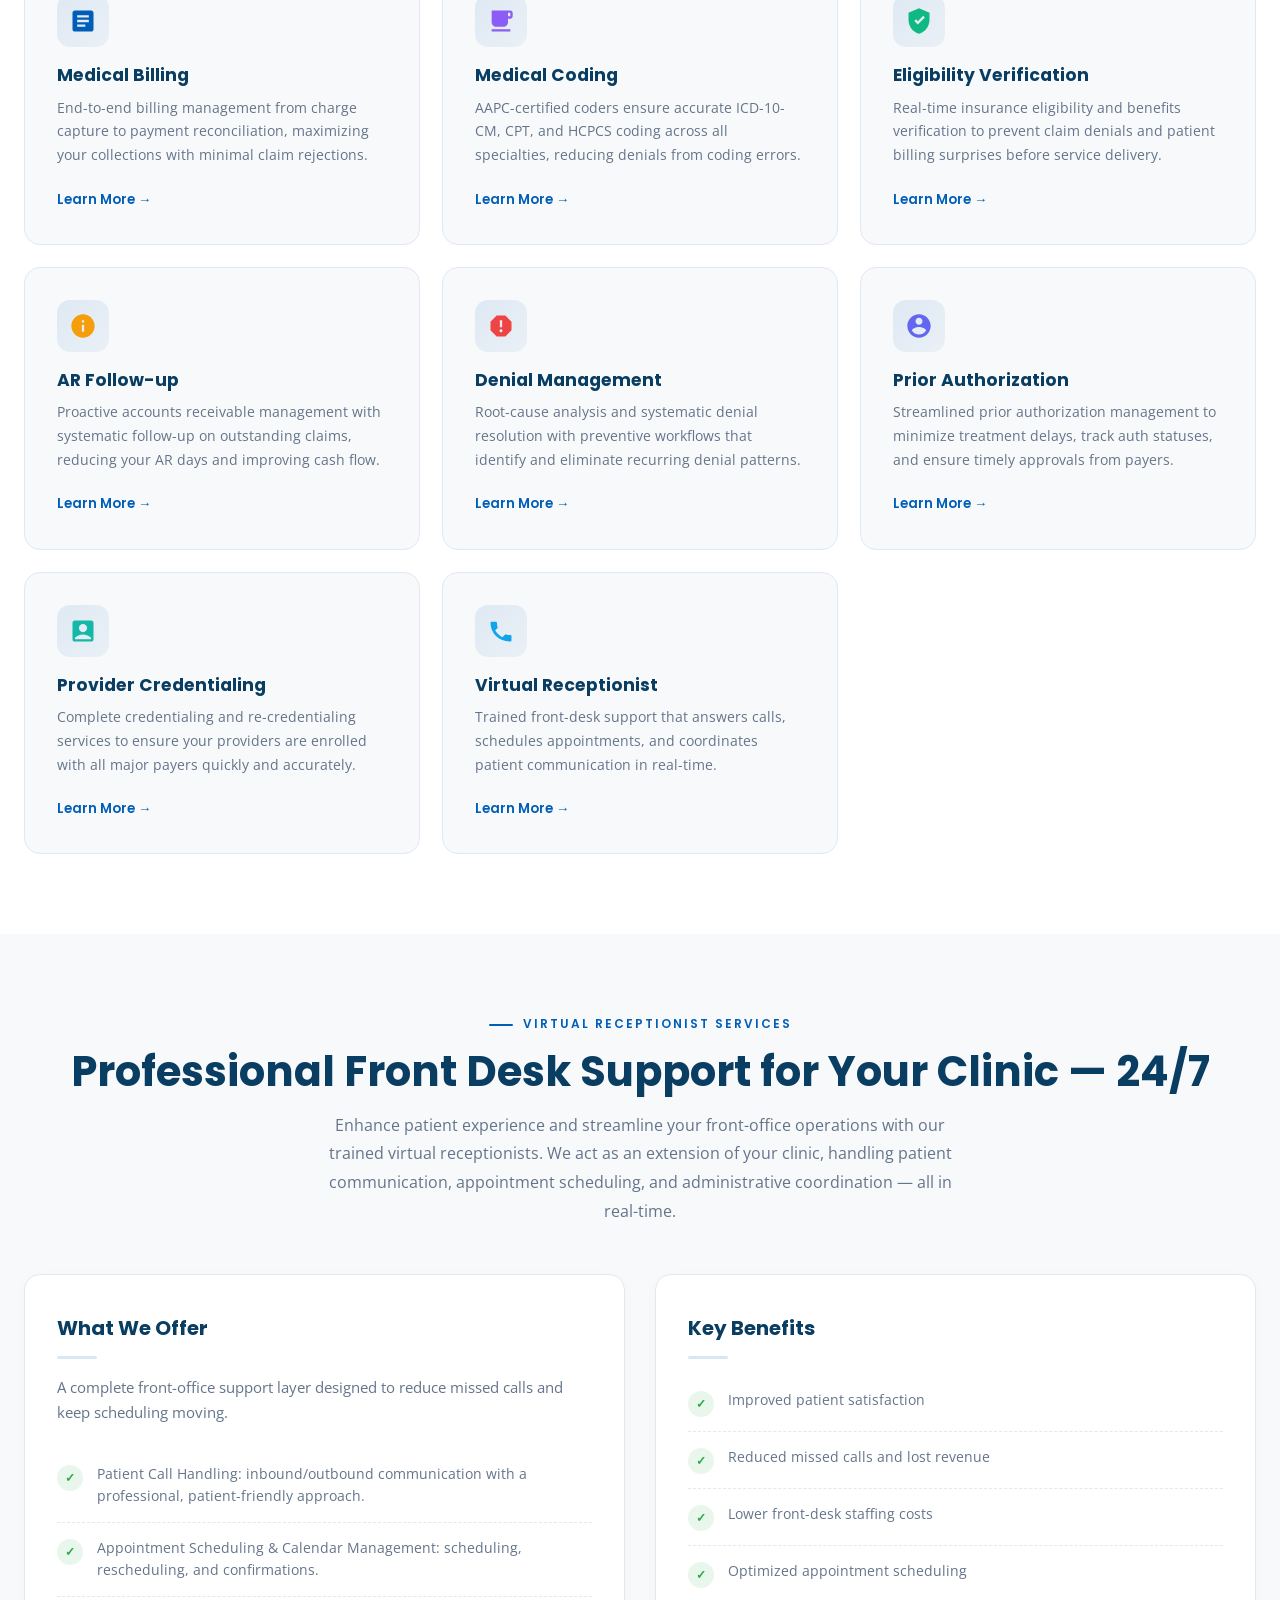
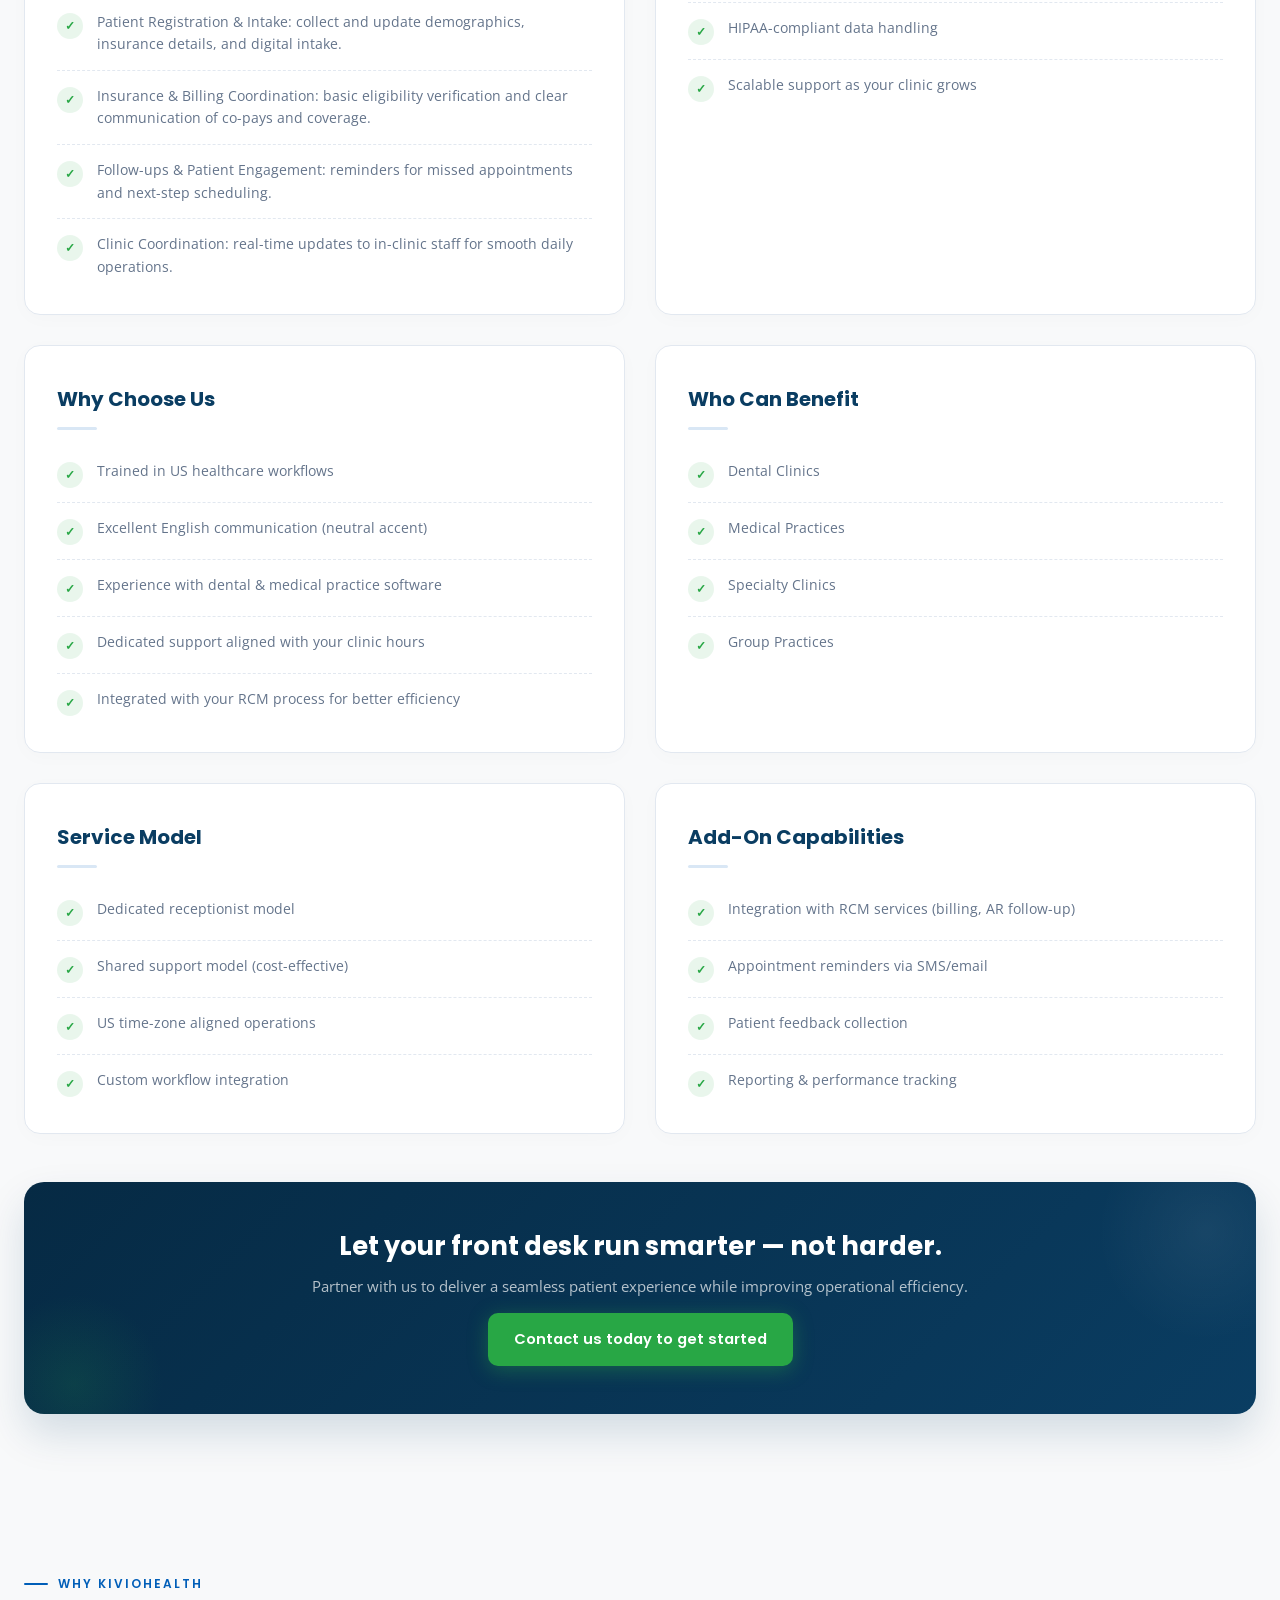
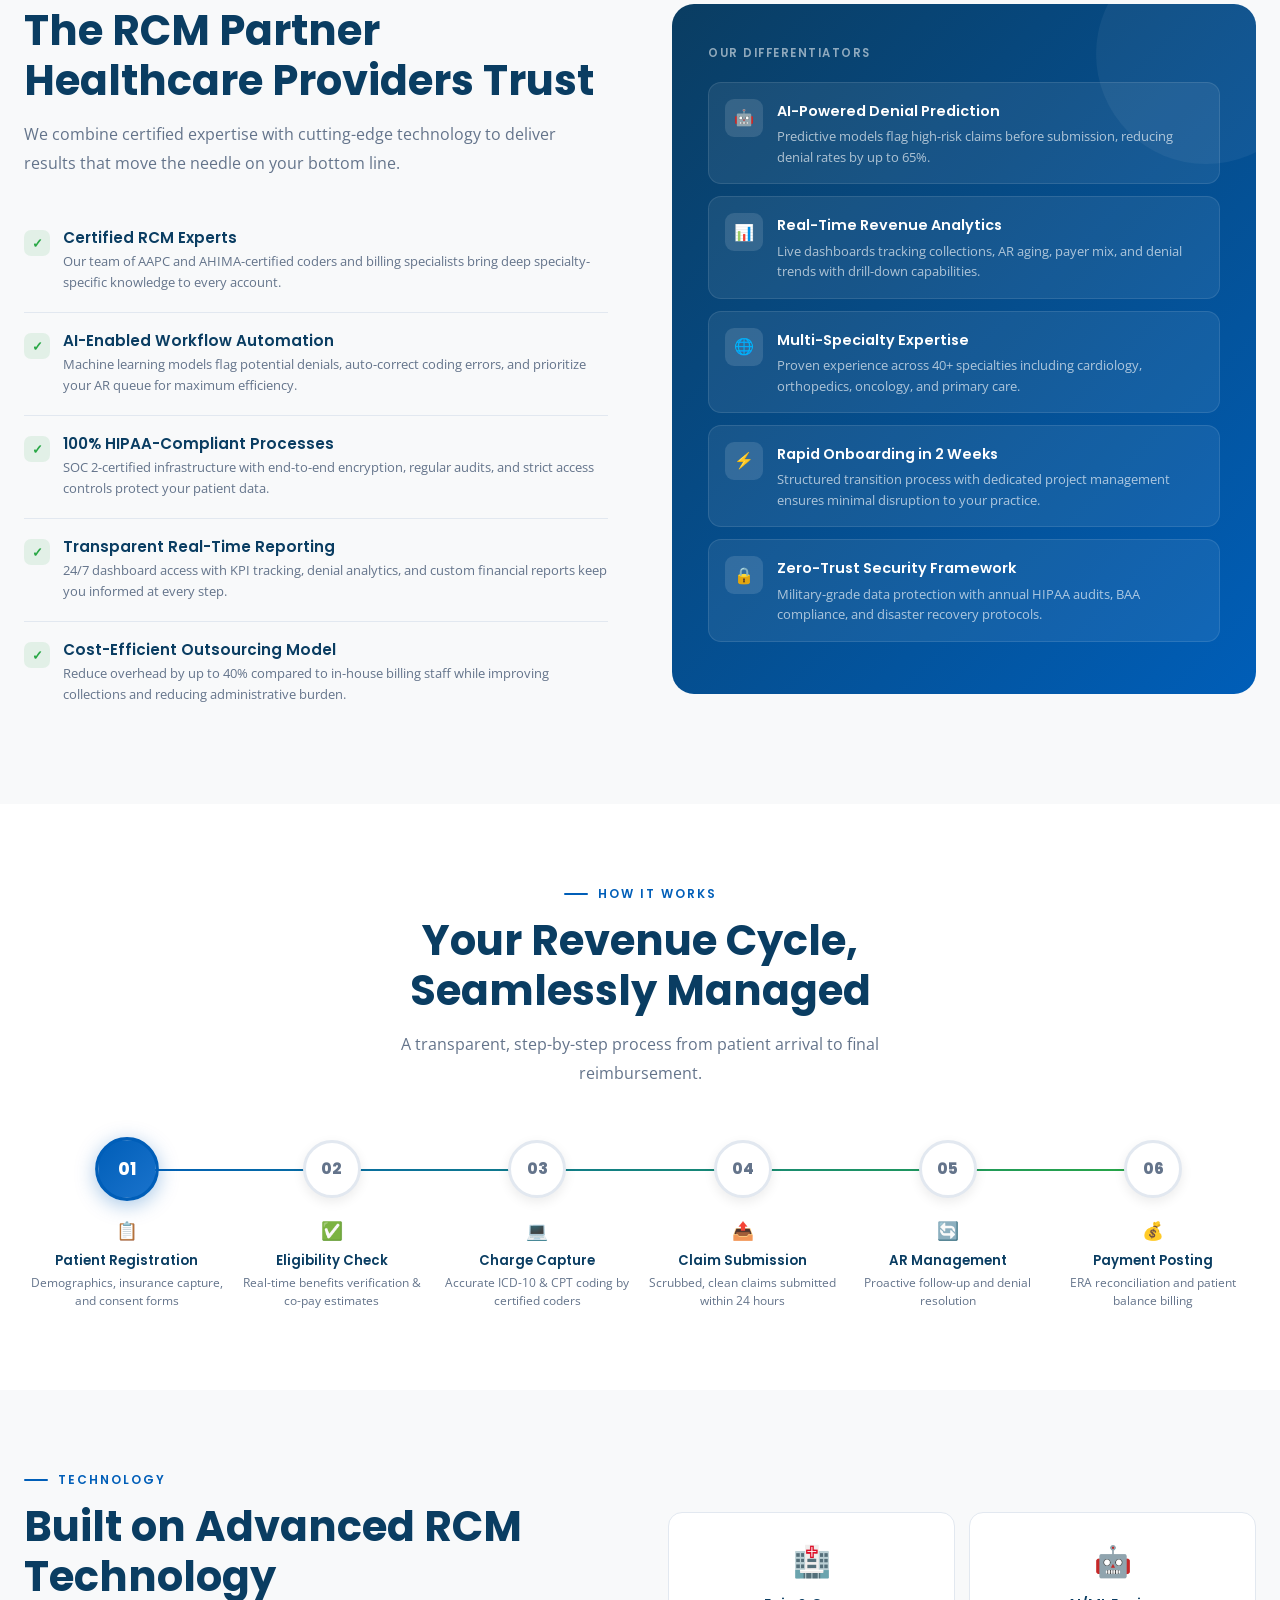
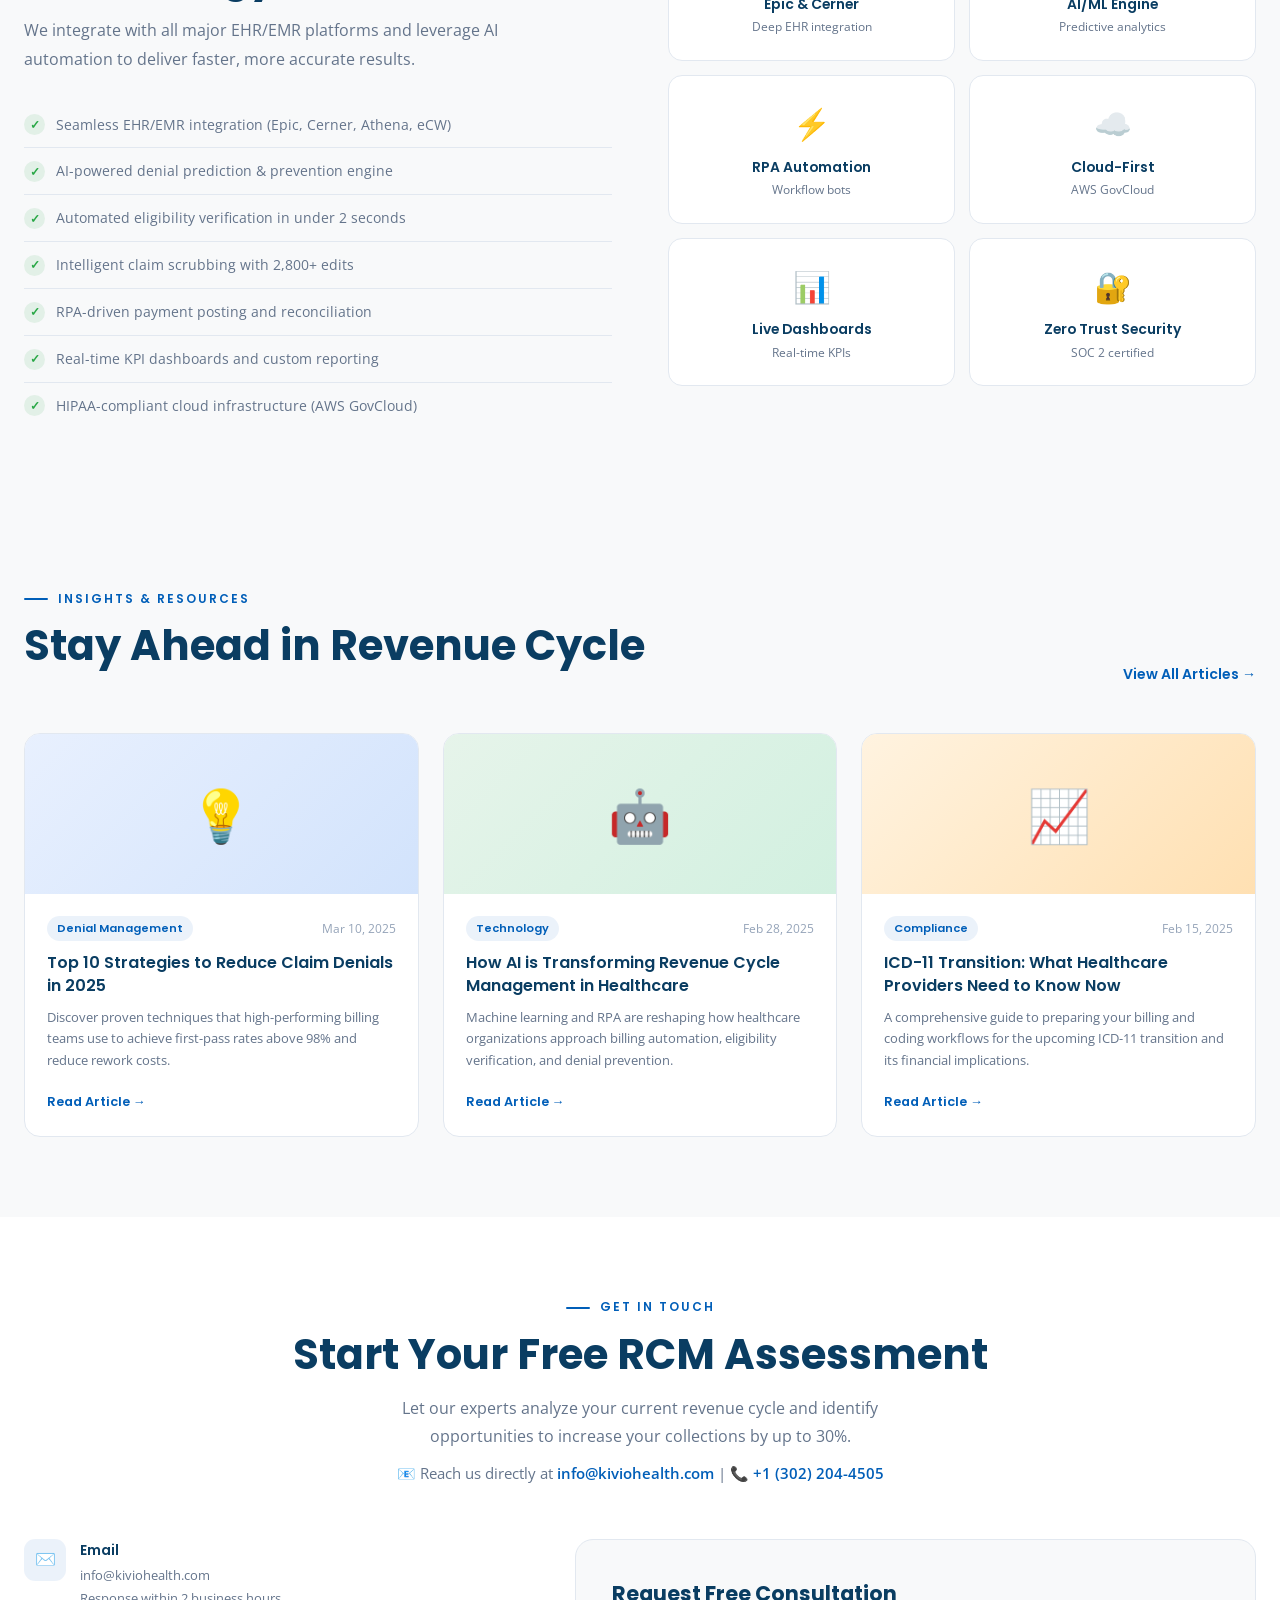
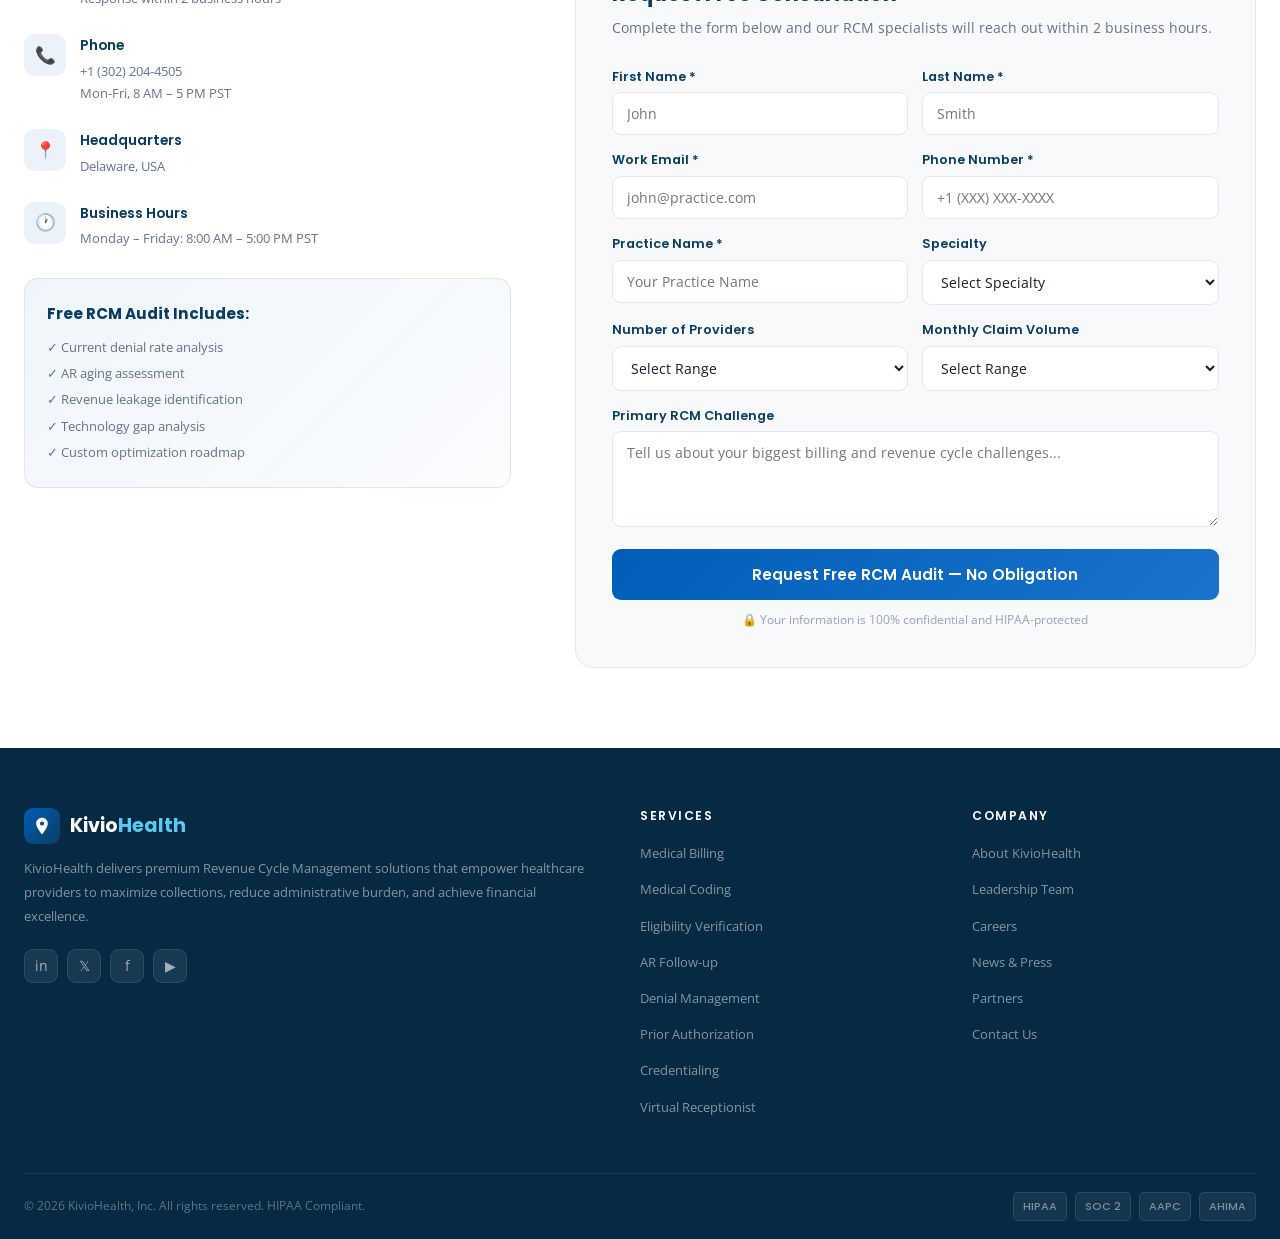
==== commit bb7173a4: "feat: add contact phone details and update phone number input placeholder format" ====
--- a/kiviohealth (2).html
+++ b/kiviohealth (2).html
@@ -338,12 +338,13 @@
       <div class="section-label" style="justify-content:center">Get In Touch</div>
       <h2 class="section-title reveal" style="text-align:center">Start Your Free RCM Assessment</h2>
       <p class="section-subtitle reveal" style="text-align:center;margin:0 auto">Let our experts analyze your current revenue cycle and identify opportunities to increase your collections by up to 30%.</p>
-      <p class="contact-email-line reveal">📧 Reach us directly at <a href="mailto:info@kiviohealth.com">info@kiviohealth.com</a></p>
+      <p class="contact-email-line reveal">📧 Reach us directly at <a href="mailto:info@kiviohealth.com">info@kiviohealth.com</a> | 📞 <a href="tel:+13022044505">+1 (302) 204-4505</a></p>
     </div>
     <div class="contact-grid">
       <div class="contact-info reveal">
         <div class="contact-item"><div class="contact-icon">✉️</div><div><div class="contact-item-title">Email</div><div class="contact-item-val"><a href="mailto:info@kiviohealth.com">info@kiviohealth.com</a></div><div class="contact-item-val">Response within 2 business hours</div></div></div>
-        <div class="contact-item"><div class="contact-icon">📍</div><div><div class="contact-item-title">Headquarters</div><div class="contact-item-val">Delaware,USA</div></div></div>
+        <div class="contact-item"><div class="contact-icon">📞</div><div><div class="contact-item-title">Phone</div><div class="contact-item-val"><a href="tel:+13022044505">+1 (302) 204-4505</a></div><div class="contact-item-val">Mon-Fri, 8 AM – 5 PM PST</div></div></div>
+        <div class="contact-item"><div class="contact-icon">📍</div><div><div class="contact-item-title">Headquarters</div><div class="contact-item-val">Delaware, USA</div></div></div>
         <div class="contact-item"><div class="contact-icon">🕐</div><div><div class="contact-item-title">Business Hours</div><div class="contact-item-val">Monday – Friday: 8:00 AM – 5:00 PM PST</div></div></div>
         <div class="audit-box"><div class="audit-box-title">Free RCM Audit Includes:</div><ul><li>✓ Current denial rate analysis</li><li>✓ AR aging assessment</li><li>✓ Revenue leakage identification</li><li>✓ Technology gap analysis</li><li>✓ Custom optimization roadmap</li></ul></div>
       </div>
@@ -361,7 +362,7 @@
           <input type="hidden" name="_subject" value="Free RCM Audit Request (KivioHealth)">
 
           <div class="form-row"><div class="form-group"><label>First Name *</label><input id="rcmFirstName" name="firstName" type="text" placeholder="John" required></div><div class="form-group"><label>Last Name *</label><input id="rcmLastName" name="lastName" type="text" placeholder="Smith" required></div></div>
-          <div class="form-row"><div class="form-group"><label>Work Email *</label><input id="rcmEmail" name="email" type="email" placeholder="john@practice.com" required></div><div class="form-group"><label>Phone Number *</label><input id="rcmPhone" name="phone" type="tel" placeholder="+91 XXXXX XXXXX" required></div></div>
+          <div class="form-row"><div class="form-group"><label>Work Email *</label><input id="rcmEmail" name="email" type="email" placeholder="john@practice.com" required></div><div class="form-group"><label>Phone Number *</label><input id="rcmPhone" name="phone" type="tel" placeholder="+1 (XXX) XXX-XXXX" required></div></div>
           <div class="form-row"><div class="form-group"><label>Practice Name *</label><input id="rcmPractice" name="practice" type="text" placeholder="Your Practice Name" required></div><div class="form-group"><label>Specialty</label><select id="rcmSpecialty" name="specialty"><option value="">Select Specialty</option><option>Cardiology</option><option>Orthopedics</option><option>Primary Care</option><option>Oncology</option><option>Neurology</option><option>Radiology</option><option>Pediatrics</option><option>Other</option></select></div></div>
           <div class="form-row"><div class="form-group"><label>Number of Providers</label><select id="rcmProviders" name="providers"><option value="">Select Range</option><option>1–5 Providers</option><option>6–20 Providers</option><option>21–50 Providers</option><option>51–100 Providers</option><option>100+ Providers</option></select></div><div class="form-group"><label>Monthly Claim Volume</label><select id="rcmClaimVol" name="claimVol"><option value="">Select Range</option><option>Under 500</option><option>500 – 2,000</option><option>2,000 – 10,000</option><option>10,000+</option></select></div></div>
           <div class="form-group"><label>Primary RCM Challenge</label><textarea id="rcmChallenge" name="challenge" placeholder="Tell us about your biggest billing and revenue cycle challenges..."></textarea></div>
